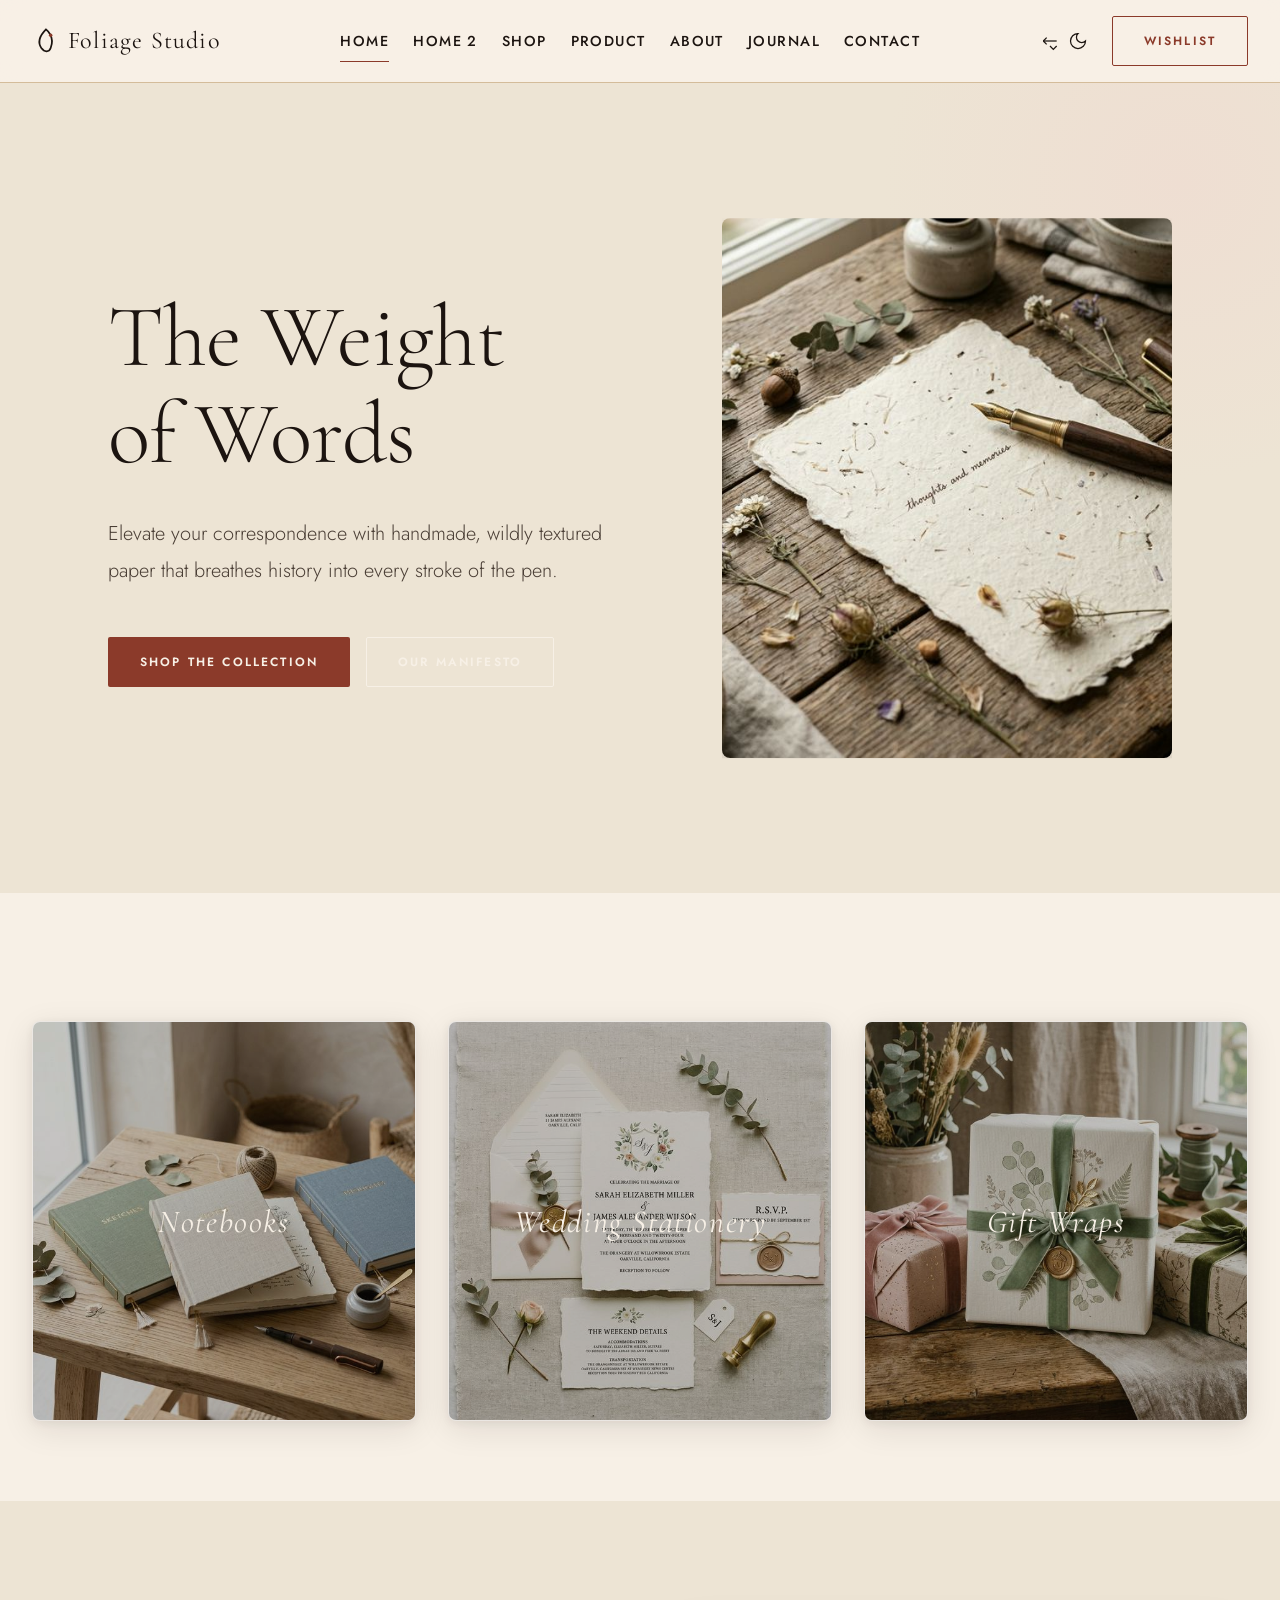
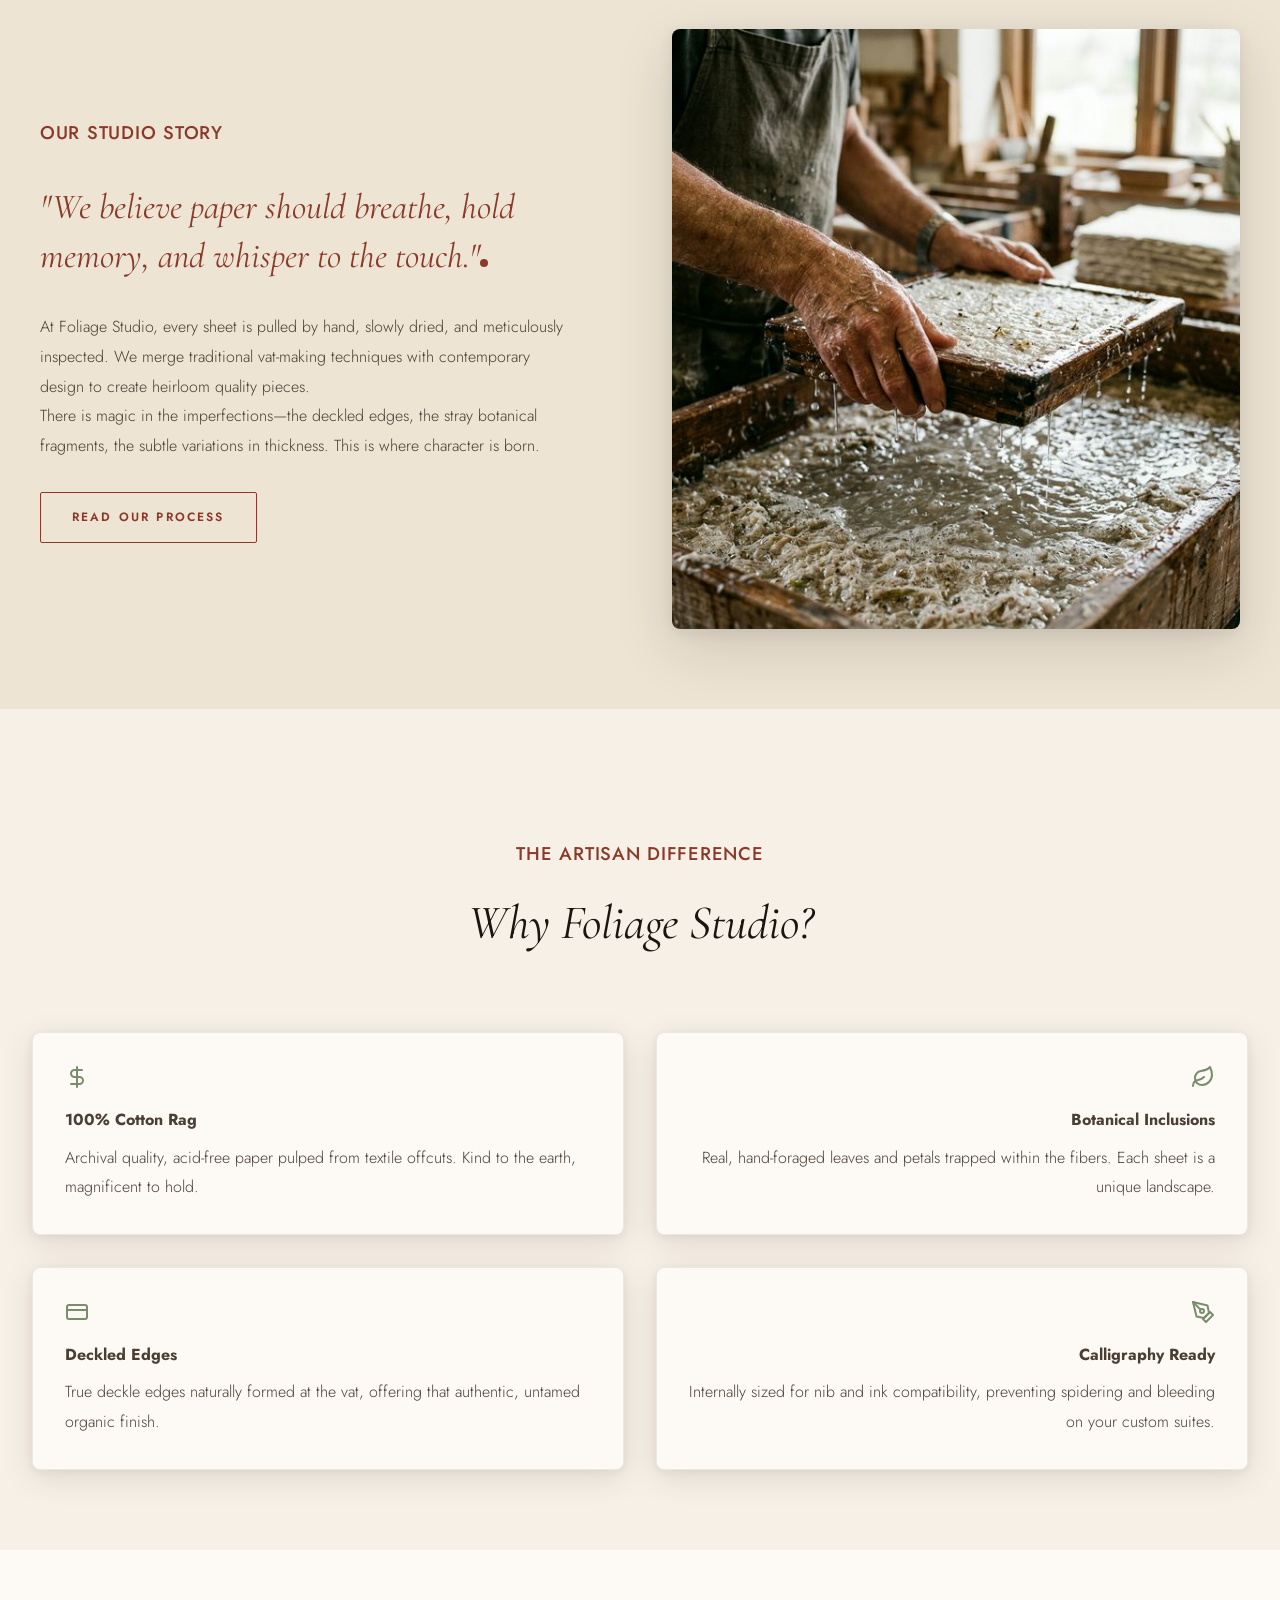
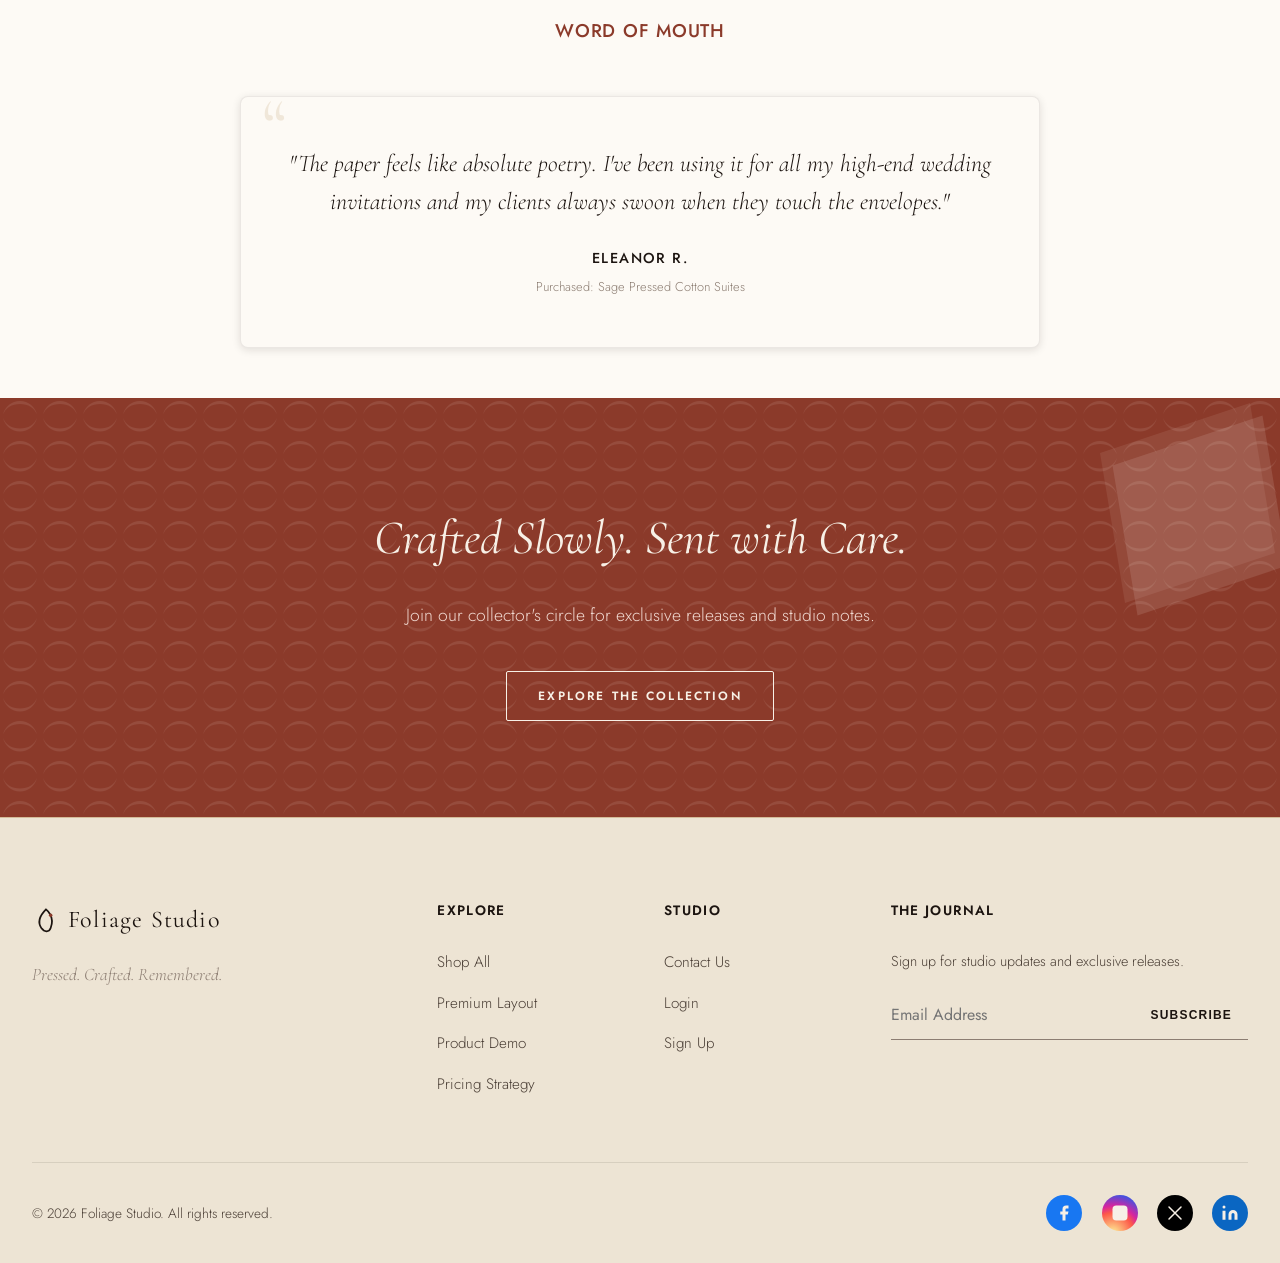
==== index.html @ acf6b8cf "first commit" ====
<!DOCTYPE html>
<html lang="en" dir="ltr">

<head>
    <meta charset="UTF-8">
    <meta name="viewport" content="width=device-width, initial-scale=1.0">
    <title>Foliage Studio | Handmade Paper & Stationery</title>
    <meta name="description"
        content="Pressed. Crafted. Remembered. Discover artisanal, tactile handmade paper and stationery.">

    <!-- Google Fonts -->
    <link rel="preconnect" href="https://fonts.googleapis.com">
    <link rel="preconnect" href="https://fonts.gstatic.com" crossorigin>
    <link
        href="https://fonts.googleapis.com/css2?family=Cormorant+Garamond:ital,wght@0,300;0,400;1,300;1,400&family=Jost:wght@300;500;600&family=Courier+Prime&display=swap"
        rel="stylesheet">

    <link rel="stylesheet" href="assets/css/styles.css">
    <script src="assets/js/script.js" defer></script>
</head>

<body>
    <!-- SVG Definitions -->
    <svg style="position: absolute; width: 1px; height: 1px; top: -9999px;" version="1.1"
        xmlns="http://www.w3.org/2000/svg" xmlns:xlink="http://www.w3.org/1999/xlink">
        <defs>
            <!-- Ink Bleed Clip Path -->
            <clipPath id="ink-bleed">
                <rect width="100%" height="100%" x="-100%" y="0">
                    <animate attributeName="x" from="-100%" to="0%" dur="2s" fill="freeze" calcMode="spline"
                        keySplines="0.4 0 0.2 1" keyTimes="0;1" />
                </rect>
            </clipPath>
        </defs>
    </svg>

    <!-- Global Header -->
    <header class="site-header">
        <a href="index.html" class="brand-logo">
            <svg xmlns="http://www.w3.org/2000/svg" viewBox="0 0 24 24">
                <path d="M12 2C8 6 4 12 8 18c2.5 3.5 6.5 4 8 0 4-10-4-16-4-16z" />
                <circle cx="16" cy="7" r="1.5" class="brand-dot" />
            </svg>
            Foliage Studio
        </a>

        <!-- Main Nav -->
        <nav class="nav-links">
            <a href="index.html" class="active">Home</a>
            <a href="home-2.html">Home 2</a>
            <a href="shop.html">Shop</a>
            <a href="product.html">Product</a>
            <a href="about.html">About</a>
            <a href="journal.html">Journal</a>
            <a href="contact.html">Contact</a>
        </nav>

        <!-- Right Actions -->
        <div class="header-actions">
            <!-- Toggles (Dark + RTL) -->
            <div class="header-icons">
                <button class="header-icon rtl-toggle" aria-label="Toggle RTL">
                    <svg xmlns="http://www.w3.org/2000/svg" viewBox="0 0 24 24" fill="none" stroke="currentColor">
                        <path d="M4 12h16" />
                        <path d="M4 12l4 4" />
                        <path d="M4 12l4-4" />
                        <path d="m20 18-4 4-4-4" />
                    </svg>
                </button>
                <button class="header-icon theme-toggle" aria-label="Toggle Dark Mode">
                    <svg xmlns="http://www.w3.org/2000/svg" viewBox="0 0 24 24" fill="none" stroke="currentColor">
                        <path d="M12 3a6 6 0 0 0 9 9 9 9 0 1 1-9-9Z" />
                    </svg>
                </button>
            </div>

            <div class="header-ctas">
                <!-- Wishlist text inside btn on desktop -->
                <a href="login.html" class="btn-secondary">Wishlist</a>
            </div>

            <!-- Mobile Menu Toggle -->
            <button class="mobile-menu-btn" aria-label="Menu">
                <svg class="lucide lucide-menu" xmlns="http://www.w3.org/2000/svg" width="24" height="24"
                    viewBox="0 0 24 24" fill="none" stroke="currentColor" stroke-width="2" stroke-linecap="round"
                    stroke-linejoin="round">
                    <line x1="4" x2="20" y1="12" y2="12" />
                    <line x1="4" x2="20" y1="6" y2="6" />
                    <line x1="4" x2="20" y1="18" y2="18" />
                </svg>
            </button>
        </div>
    </header>

    <main>
        <!-- SECTION 1: HERO (NEW UNIQUE DESIGN) -->
        <style>
            .new-hero {
                min-height: 90vh;
                display: flex;
                align-items: center;
                position: relative;
                padding: 6rem 2rem;
                overflow: hidden;
                background-color: var(--bg-surface);
            }

            .new-hero-grid {
                display: grid;
                grid-template-columns: 1fr 1fr;
                gap: 4rem;
                max-width: 1300px;
                margin: 0 auto;
                align-items: center;
                position: relative;
                z-index: 5;
            }

            @media (max-width: 900px) {
                .new-hero-grid {
                    grid-template-columns: 1fr;
                    text-align: center;
                }
            }

            .hero-text-content h1 {
                font-size: clamp(3rem, 7vw, 5.5rem);
                line-height: 1.1;
                color: var(--text-ink);
                margin-bottom: 2rem;
                font-style: normal;
            }

            .hero-text-content p {
                font-size: 1.25rem;
                color: var(--text-muted);
                max-width: 500px;
                margin-bottom: 3rem;
            }

            @media (max-width: 900px) {
                .hero-text-content p {
                    margin-left: auto;
                    margin-right: auto;
                }

                .hero-ctas {
                    justify-content: center !important;
                }
            }

            .hero-images-wrapper {
                position: relative;
                height: 600px;
            }

            .hero-img-single {
                position: absolute;
                width: 90%;
                height: 90%;
                right: 0;
                top: 50%;
                transform: translateY(-50%);
                object-fit: cover;
                border-radius: var(--radius-lg);
                box-shadow: 0 30px 60px rgba(0, 0, 0, 0.15);
                animation: floatHeroImage 8s ease-in-out infinite;
                z-index: 2;
            }

            @keyframes floatHeroImage {
                0% {
                    transform: translateY(-50%) rotate(-1deg);
                }

                50% {
                    transform: translateY(-52%) rotate(1deg);
                }

                100% {
                    transform: translateY(-50%) rotate(-1deg);
                }
            }

            .sweep-in {
                clip-path: polygon(0 0, 0 0, 0 100%, 0 100%);
                animation: sweepInText 1.5s cubic-bezier(0.2, 0.8, 0.2, 1) forwards;
            }

            @keyframes sweepInText {
                to {
                    clip-path: polygon(0 0, 100% 0, 100% 100%, 0 100%);
                }
            }

            .fade-up-delay {
                opacity: 0;
                transform: translateY(30px);
                animation: fadeUpItem 1s cubic-bezier(0.2, 0.8, 0.2, 1) forwards;
                animation-delay: 0.8s;
            }

            .fade-up-delay-2 {
                opacity: 0;
                transform: translateY(30px);
                animation: fadeUpItem 1s cubic-bezier(0.2, 0.8, 0.2, 1) forwards;
                animation-delay: 1.1s;
            }

            @keyframes fadeUpItem {
                to {
                    opacity: 1;
                    transform: translateY(0);
                }
            }

            .hero-blur-blob {
                position: absolute;
                width: 600px;
                height: 600px;
                background: radial-gradient(circle, var(--color-primary-light) 0%, transparent 70%);
                top: -200px;
                right: -200px;
                opacity: 0.5;
                pointer-events: none;
                z-index: 1;
            }

            [data-theme="dark"] .new-hero {
                background-color: var(--bg-dark-surface);
            }



            .about-img-single {
                width: 100%;
                height: 100%;
                object-fit: cover;
                border-radius: var(--radius-lg);
                box-shadow: var(--shadow-lift);
            }
        </style>

        <section class="new-hero paper-texture">
            <div class="hero-blur-blob"></div>
            <div class="new-hero-grid">
                <div class="hero-text-content">
                    <h1 class="sweep-in">The Weight<br>of Words</h1>
                    <p class="fade-up-delay">Elevate your correspondence with handmade, wildly textured paper that
                        breathes history into every stroke of the pen.</p>
                    <div class="hero-ctas fade-up-delay-2" style="justify-content: flex-start;">
                        <a href="shop.html" class="btn-primary">Shop The Collection</a>
                        <a href="about.html" class="btn-secondary">Our Manifesto</a>
                    </div>
                </div>
                <div class="hero-images-wrapper">
                    <img class="hero-img-single sweep-in" src="assets/images/handmade_paper_hero.png"
                        alt="Handmade paper and fine stationery">
                </div>
            </div>
        </section>

        <!-- SECTION 2: SHOP CATEGORIES (Overlaps Hero -60px, z-index 2) -->
        <section class="section-overlap z-2" style="background:var(--bg-primary);">
            <div class="section-divider-top divider-bg-primary">
                <svg viewBox="0 0 1200 120" preserveAspectRatio="none">
                    <path
                        d="M0 0v46.29c47.79 22.2 103.59 32.17 158 28 70.36-5.37 136.33-33.31 206.8-37.5 73.84-4.36 147.54 16.88 218.2 35.26 69.27 18 138.3 24.88 209.4 13.08 36.15-6 69.85-17.84 104.45-29.34C989.49 25 1113-14.29 1200 52.47V0z"
                        class="shape-fill" opacity=".25" />
                    <path
                        d="M0 0v15.81c13 21.11 27.64 41.05 47.69 56.24C99.41 111.27 165 111 224.58 91.58c31.15-10.15 60.09-26.07 89.67-39.8 40.92-19 84.73-46 130.83-49.67 36.26-2.85 70.9 9.42 98.6 31.56 31.77 25.39 62.32 62 103.63 73 40.44 10.79 81.35-6.69 119.13-24.28s75.16-39 116.92-43.05c59.73-5.85 113.28 22.88 168.9 38.84 30.2 8.66 59 6.17 87.09-7.5V0z"
                        class="shape-fill" opacity=".5" />
                    <path
                        d="M0 0v5.63C149.93 59 314.09 71.32 475.83 42.57c43-8.13 84.6-24.22 127.32-34.42C645.72-2.19 686.91 1 729 9c42.86 8.1 85.63 21.84 128.53 29.8 40.85 7.57 82 4.19 123.1-2.9C1043.14 24.57 1121.24 9 1200 24.83V0z"
                        class="shape-fill" />
                </svg>
            </div>

            <div class="grid grid-3 stagger-container">
                <a href="shop.html" class="category-card stagger-item card">
                    <img src="assets/images/notebooks_category.png" alt="Notebooks">
                    <div class="category-overlay"></div>
                    <h2 class="category-title">Notebooks</h2>
                </a>
                <a href="shop.html" class="category-card stagger-item card">
                    <img src="assets/images/wedding_stationery_category.png" alt="Wedding Stationery">
                    <div class="category-overlay"></div>
                    <h2 class="category-title">Wedding Stationery</h2>
                </a>
                <a href="shop.html" class="category-card stagger-item card">
                    <img src="assets/images/gift_wraps_category.png" alt="Gift Wraps">
                    <div class="category-overlay"></div>
                    <h2 class="category-title">Gift Wraps</h2>
                </a>
            </div>
        </section>

        <!-- SECTION 3: ABOUT / STUDIO STORY (Overlaps Shop -40px, z-index 3) -->
        <section class="section-overlap z-3 paper-texture" style="background:var(--bg-surface);">
            <div class="section-divider-top divider-bg-surface">
                <svg viewBox="0 0 1200 120" preserveAspectRatio="none">
                    <path
                        d="M321.39,56.44c58-10.79,114.16-30.13,172-41.86,82.39-16.72,168.19-17.73,250.45-.39C823.78,31,906.67,72,985.66,92.83c70.05,18.48,146.53,26.09,214.34,3V0H0V27.35A600.21,600.21,0,0,0,321.39,56.44Z"
                        class="shape-fill"></path>
                </svg>
            </div>

            <div class="about-split stagger-container">
                <div class="about-text stagger-item">
                    <h3>Our Studio Story</h3>
                    <h2 class="pull-quote">"We believe paper should breathe, hold memory, and whisper to the
                        touch."<span class="ink-dot"></span></h2>
                    <p>At Foliage Studio, every sheet is pulled by hand, slowly dried, and meticulously inspected. We
                        merge traditional vat-making techniques with contemporary design to create heirloom quality
                        pieces.</p>
                    <p>There is magic in the imperfections—the deckled edges, the stray botanical fragments, the subtle
                        variations in thickness. This is where character is born.</p>
                    <a href="about.html" class="btn-secondary" style="margin-top: 2rem;">Read Our Process</a>
                </div>
                <div class="about-images stagger-item">
                    <img src="assets/images/our_studio_story.png" alt="Artisanal paper making process" class="about-img-single">
                </div>
            </div>
        </section>

        <!-- SECTION 4: FEATURES / CRAFT HIGHLIGHTS (Overlaps About -50px, z-index 4) -->
        <section class="section-overlap z-4 paper-texture" style="background:var(--bg-primary);">
            <div class="section-divider-top divider-bg-primary">
                <svg viewBox="0 0 1200 120" preserveAspectRatio="none">
                    <path
                        d="M0,0V46.29c47.79,22.2,103.59,32.17,158,28,70.36-5.37,136.33-33.31,206.8-37.5C438.64,32.43,512.34,53.67,583,72.05c69.27,18,138.3,24.88,209.4,13.08,36.15-6,69.85-17.84,104.45-29.34C989.49,25,1113-14.29,1200,52.47V0Z"
                        class="shape-fill"></path>
                </svg>
            </div>

            <div style="text-align: center; margin-bottom: 3rem;" class="stagger-container">
                <h3 class="stagger-item">The Artisan Difference</h3>
                <h2 class="stagger-item" style="margin-top: 0.5rem;">Why Foliage Studio?</h2>
            </div>

            <div class="grid grid-2 feature-grid stagger-container">
                <div class="card card-align-left stagger-item">
                    <svg class="card-icon" xmlns="http://www.w3.org/2000/svg" width="24" height="24" viewBox="0 0 24 24"
                        fill="none" stroke="currentColor" stroke-width="2" stroke-linecap="round"
                        stroke-linejoin="round">
                        <path d="M12 2v20" />
                        <path d="M17 5H9.5a3.5 3.5 0 0 0 0 7h5a3.5 3.5 0 0 1 0 7H6" />
                    </svg>
                    <h4>100% Cotton Rag</h4>
                    <p style="margin-top:0.5rem;">Archival quality, acid-free paper pulped from textile offcuts. Kind to
                        the earth, magnificent to hold.</p>
                </div>
                <div class="card card-align-right stagger-item">
                    <!-- Lucide leaf -->
                    <svg class="card-icon" xmlns="http://www.w3.org/2000/svg" width="24" height="24" viewBox="0 0 24 24"
                        fill="none" stroke="currentColor" stroke-width="2" stroke-linecap="round"
                        stroke-linejoin="round">
                        <path d="M11 20A7 7 0 0 1 9.8 6.1C15.5 5 17 4.48 19 2c1 2 2 4.18 2 8 0 5.5-4.78 10-10 10Z" />
                        <path d="M2 21c0-3 1.85-5.36 5.08-6C9.5 14.52 12 13 13 12" />
                    </svg>
                    <h4>Botanical Inclusions</h4>
                    <p style="margin-top:0.5rem;">Real, hand-foraged leaves and petals trapped within the fibers. Each
                        sheet is a unique landscape.</p>
                </div>
                <div class="card card-align-left stagger-item">
                    <svg class="card-icon" xmlns="http://www.w3.org/2000/svg" width="24" height="24" viewBox="0 0 24 24"
                        fill="none" stroke="currentColor" stroke-width="2" stroke-linecap="round"
                        stroke-linejoin="round">
                        <rect width="20" height="14" x="2" y="5" rx="2" />
                        <line x1="2" x2="22" y1="10" y2="10" />
                    </svg>
                    <h4>Deckled Edges</h4>
                    <p style="margin-top:0.5rem;">True deckle edges naturally formed at the vat, offering that
                        authentic, untamed organic finish.</p>
                </div>
                <div class="card card-align-right stagger-item">
                    <!-- Pen tool/nib replacement using edit/feather -->
                    <svg class="card-icon" xmlns="http://www.w3.org/2000/svg" width="24" height="24" viewBox="0 0 24 24"
                        fill="none" stroke="currentColor" stroke-width="2" stroke-linecap="round"
                        stroke-linejoin="round">
                        <path d="M12 19l7-7 3 3-7 7-3-3z" />
                        <path d="m18 13-1.5-7.5L2 2l3.5 14.5L13 18l5-5z" />
                        <path d="m2 2 7.586 7.586" />
                        <circle cx="11" cy="11" r="2" />
                    </svg>
                    <h4>Calligraphy Ready</h4>
                    <p style="margin-top:0.5rem;">Internally sized for nib and ink compatibility, preventing spidering
                        and bleeding on your custom suites.</p>
                </div>
            </div>
        </section>

        <!-- SECTION 5: TESTIMONIALS -->
        <section class="section-overlap z-1 testimonials-section" style="background:var(--bg-card); padding-top:4rem;">
            <div class="stagger-container">
                <h3 class="stagger-item">Word of Mouth</h3>
                <div class="testimonial-stack">
                    <div class="testimonial-card stagger-item">
                        <span class="quote-mark">“</span>
                        <p class="testimonial-text">"The paper feels like absolute poetry. I've been using it for all my
                            high-end wedding invitations and my clients always swoon when they touch the envelopes."</p>
                        <p class="testimonial-author">Eleanor R.</p>
                        <p class="testimonial-product">Purchased: Sage Pressed Cotton Suites</p>
                    </div>
                </div>
            </div>
        </section>

        <!-- SECTION 6: CTA BANNER -->
        <section class="cta-banner z-2" style="margin-top: -30px;">
            <div class="cta-banner-bg"></div>
            <!-- Floating sheet svg top right -->
            <svg class="floating-sheet-svg" viewBox="0 0 100 100">
                <path d="M80 10 L20 30 L30 90 L90 70 Z" fill="rgba(247,240,230,0.1)" />
                <path d="M85 15 L25 35 L35 95 L95 75 Z" fill="rgba(247,240,230,0.15)" />
            </svg>

            <div class="stagger-container">
                <h2 class="stagger-item">Crafted Slowly. Sent with Care.</h2>
                <p class="stagger-item">Join our collector's circle for exclusive releases and studio notes.</p>
                <a href="shop.html" class="btn-secondary stagger-item">Explore The Collection</a>
            </div>
        </section>
    </main>

    <!-- FOOTER -->
    <footer class="site-footer">
        <div class="footer-grid">
            <div class="footer-brand">
                <div class="brand-logo">
                    <svg xmlns="http://www.w3.org/2000/svg" viewBox="0 0 24 24">
                        <path d="M12 2C8 6 4 12 8 18c2.5 3.5 6.5 4 8 0 4-10-4-16-4-16z" />
                        <circle cx="16" cy="7" r="1.5" class="brand-dot" />
                    </svg>
                    Foliage Studio
                </div>
                <p>Pressed. Crafted. Remembered.</p>
            </div>

            <div>
                <h3 class="footer-title">Explore</h3>
                <nav class="footer-links">
                    <a href="shop.html">Shop All</a>
                    <a href="home-2.html">Premium Layout</a>
                    <a href="product.html">Product Demo</a>
                    <a href="pricing.html">Pricing Strategy</a>
                </nav>
            </div>

            <div>
                <h3 class="footer-title">Studio</h3>
                <nav class="footer-links">
                    <a href="contact.html">Contact Us</a>
                    <a href="login.html">Login</a>
                    <a href="register.html">Sign Up</a>
                </nav>
            </div>

            <div>
                <h3 class="footer-title">The Journal</h3>
                <p style="font-size:0.9rem; margin-bottom: 0.5rem;">Sign up for studio updates and exclusive releases.
                </p>
                <form class="newsletter-form" onsubmit="event.preventDefault()">
                    <input type="email" placeholder="Email Address" class="newsletter-input" required>
                    <button type="submit" class="newsletter-btn">Subscribe</button>
                </form>
            </div>
        </div>

        <div class="footer-bottom">
            <p>&copy; 2026 Foliage Studio. All rights reserved.</p>
            <div class="social-icons">
                <a href="#" class="social-icon social-facebook" aria-label="Facebook">
                    <svg viewBox="0 0 24 24">
                        <path d="M18 2h-3a5 5 0 0 0-5 5v3H7v4h3v8h4v-8h3l1-4h-4V7a1 1 0 0 1 1-1h3z" />
                    </svg>
                </a>
                <a href="#" class="social-icon social-instagram" aria-label="Instagram">
                    <svg viewBox="0 0 24 24">
                        <rect x="2" y="2" width="20" height="20" rx="5" ry="5" />
                        <path d="M16 11.37A4 4 0 1 1 12.63 8 4 4 0 0 1 16 11.37z" />
                        <line x1="17.5" y1="6.5" x2="17.51" y2="6.5" />
                    </svg>
                </a>
                <a href="#" class="social-icon social-twitter" aria-label="Twitter">
                    <!-- Standard X logo -->
                    <svg viewBox="0 0 24 24">
                        <path d="M4 4l16 16M4 20L20 4" stroke="currentColor" stroke-width="2" stroke-linecap="round"
                            fill="none" />
                    </svg>
                </a>
                <a href="#" class="social-icon social-linkedin" aria-label="LinkedIn">
                    <svg viewBox="0 0 24 24">
                        <path d="M16 8a6 6 0 0 1 6 6v7h-4v-7a2 2 0 0 0-2-2 2 2 0 0 0-2 2v7h-4v-7a6 6 0 0 1 6-6z" />
                        <rect x="2" y="9" width="4" height="12" />
                        <circle cx="4" cy="4" r="2" />
                    </svg>
                </a>
            </div>
        </div>
    </footer>
</body>

</html>
---- assets/css/styles.css ----
/* 
  Foliage Studio — Handmade Paper & Stationery 
  Anti-Gravity Design System
*/

/* CSS VARIABLES — MANDATORY */
:root {
    /* Primary: Umber Rust */
    --color-primary: #8B3A2A;
    --color-primary-mid: #C0604A;
    --color-primary-light: #F0D8D0;
    --color-primary-dark: #5C2119;

    /* Secondary: Pressed Sage */
    --color-secondary: #7A8C6E;
    --color-secondary-mid: #4E5E44;
    --color-secondary-light: #D6E4CE;
    --color-secondary-dark: #2C3826;

    /* Backgrounds — Light Mode */
    --bg-primary: #F7F0E6;
    --bg-surface: #EDE4D4;
    --bg-card: #FDFAF5;
    --bg-deep: #D4BC9A;

    /* Backgrounds — Dark Mode */
    --bg-dark: #1C1410;
    --bg-dark-surface: #2E241C;
    --bg-dark-card: #3D3028;

    /* Text */
    --text-ink: #1C1410;
    --text-muted: #4A3E35;
    --text-faint: #8C7D72;
    --text-invert: #F7F0E6;

    /* Status — ONLY for indicators/metrics */
    --status-success: #3B6018;
    --status-warning: #7A5000;
    --status-error: #8B2020;
    --status-success-bg: #EDF4E8;
    --status-warning-bg: #FDF5E4;
    --status-error-bg: #FDECEA;

    /* Spacing */
    --radius-sm: 2px;
    --radius-md: 4px;
    --radius-lg: 8px;
    --radius-xl: 16px;

    /* Anti-Gravity Shadows */
    --shadow-float: 0 8px 32px rgba(28, 20, 16, 0.10), 0 2px 8px rgba(28, 20, 16, 0.06);
    --shadow-lift: 0 20px 60px rgba(28, 20, 16, 0.14), 0 4px 16px rgba(28, 20, 16, 0.08);
    --shadow-press: 0 2px 8px rgba(28, 20, 16, 0.12);

    /* Typography */
    --font-display: 'Cormorant Garamond', Georgia, serif;
    --font-body: 'Jost', 'Helvetica Neue', sans-serif;
    --font-mono: 'Courier New', monospace;

    /* Header Variable for easy JS toggles */
    --bg-primary-rgb: 247, 240, 230;
}

[data-theme="dark"] {
    --bg-primary: #1C1410;
    --bg-surface: #2E241C;
    --bg-card: #3D3028;
    --bg-deep: #4D3C30;

    --text-ink: #F7F0E6;
    --text-muted: #C4B09A;
    --text-faint: #8C7D72;

    --color-primary: #C0604A;
    --color-primary-light: #5C2119;

    --color-secondary: #9AAE8C;
    --color-secondary-light: #2C3826;

    --bg-primary-rgb: 28, 20, 16;
}

/* Base Styles */
* {
    box-sizing: border-box;
    margin: 0;
    padding: 0;
}

body {
    background-color: var(--bg-primary);
    color: var(--text-muted);
    font-family: var(--font-body);
    font-weight: 300;
    font-size: 1rem;
    line-height: 1.85;
    transition: background-color 0.4s ease, color 0.4s ease;
    overflow-x: hidden;
}

/* Typography Rules */
h1 {
    font-family: var(--font-display);
    font-weight: 300;
    font-size: clamp(2.5rem, 6vw, 4.5rem);
    letter-spacing: -0.01em;
    color: var(--text-ink);
}

h2 {
    font-family: var(--font-display);
    font-weight: 400;
    font-size: clamp(1.8rem, 4vw, 3rem);
    font-style: italic;
    color: var(--text-ink);
}

h3 {
    font-family: var(--font-body);
    font-weight: 500;
    font-size: 1.15rem;
    letter-spacing: 0.04em;
    text-transform: uppercase;
    color: var(--color-primary);
}

label,
.label-text {
    font-family: var(--font-body);
    font-weight: 600;
    font-size: 0.68rem;
    letter-spacing: 0.2em;
    text-transform: uppercase;
    color: var(--text-ink);
}

.price {
    font-family: var(--font-mono);
    font-size: 1.1rem;
    color: var(--color-primary);
}

a {
    text-decoration: none;
    color: inherit;
    transition: color 0.3s;
}

/* BUTTONS */
button,
input[type="submit"] {
    outline: none;
}

.btn-primary {
    background: var(--color-primary);
    color: var(--text-invert);
    font-family: var(--font-body);
    font-size: 0.75rem;
    font-weight: 600;
    letter-spacing: 0.18em;
    text-transform: uppercase;
    padding: 14px 32px;
    border: none;
    border-radius: var(--radius-sm);
    cursor: pointer;
    transition: background 0.25s, transform 0.2s, box-shadow 0.25s;
    display: inline-flex;
    align-items: center;
    justify-content: center;
}

.btn-primary:hover {
    background: var(--color-primary-mid);
    transform: translateY(-2px);
    box-shadow: var(--shadow-float);
}

.btn-secondary {
    background: transparent;
    color: var(--color-primary);
    border: 1px solid var(--color-primary);
    font-family: var(--font-body);
    font-size: 0.75rem;
    font-weight: 600;
    letter-spacing: 0.18em;
    text-transform: uppercase;
    padding: 13px 31px;
    border-radius: var(--radius-sm);
    cursor: pointer;
    transition: all 0.25s;
    display: inline-flex;
    align-items: center;
    justify-content: center;
}

.btn-secondary:hover {
    background: var(--color-primary-light);
    transform: translateY(-2px);
}

/* Icon Buttons */
.btn-icon-only {
    background: transparent;
    border: none;
    cursor: pointer;
    color: var(--text-ink);
    transition: transform 0.25s, color 0.25s;
    display: inline-flex;
    align-items: center;
    justify-content: center;
    width: 40px;
    height: 40px;
}

.btn-icon-only:hover {
    transform: scale(1.1);
    color: var(--color-primary);
}

/* ANTI-GRAVITY CARD RULES */
.card {
    background: var(--bg-card);
    border: 0.5px solid rgba(28, 20, 16, 0.08);
    border-radius: var(--radius-lg);
    box-shadow: var(--shadow-float);
    transition: transform 0.3s cubic-bezier(.22, 1, .36, 1), box-shadow 0.3s, background 0.4s ease;
    transform-origin: center bottom;

    /* STRICT CENTER ALIGNMENT */
    display: flex;
    flex-direction: column;
    align-items: center;
    text-align: center;
    padding: 2rem;
    overflow: hidden;
    /* For images inside */
}

/* The exception rule is applied specifically below or via modifier classes */
.card-content {
    display: flex;
    flex-direction: column;
    align-items: center;
    width: 100%;
}

.card:hover {
    transform: translateY(-8px) rotate3d(0.5, 1, 0, 1.5deg);
    box-shadow: var(--shadow-lift);
}

[data-theme="dark"] .card {
    border-color: rgba(247, 240, 230, 0.05);
    /* Slight adjustment for dark mode borders */
}

/* Exception classes */
.card-align-left {
    align-items: flex-start;
    text-align: left;
}

.card-align-right {
    align-items: flex-end;
    text-align: right;
}

.card-image-wrap {
    width: calc(100% + 4rem);
    margin-top: -2rem;
    margin-left: -2rem;
    margin-right: -2rem;
    margin-bottom: 1.5rem;
    overflow: hidden;
    height: 300px;
}

.card-image-wrap img {
    width: 100%;
    height: 100%;
    object-fit: cover;
    transition: transform 0.4s ease;
}

.card:hover .card-image-wrap img {
    transform: scale(1.04);
}

.card-icon {
    color: var(--color-secondary);
    width: 24px;
    height: 24px;
    margin-bottom: 1rem;
}

/* PAPER TEXTURE OVERLAY */
.paper-texture {
    position: relative;
}

.paper-texture::before {
    display: none;
    /* Removed artisanal paper grain */
}

/* OVERLAPPING SECTIONS & SVG MASKING */
.section-overlap {
    position: relative;
    padding: 8rem 2rem 5rem 2rem;
}

/* The actual overlap margins, z-indexes applied directly */
.z-1 {
    z-index: 1;
}

.z-2 {
    z-index: 2;
    margin-top: 0;
}

.z-3 {
    z-index: 3;
    margin-top: 0;
}

.z-4 {
    z-index: 4;
    margin-top: 0;
}

/* SVG Leaf Mask Divider */
.section-divider-top {
    display: none;
    /* Removed wavy paper dividers entirely */
}

.section-divider-top svg {
    display: block;
    width: calc(100% + 1.3px);
    height: 100px;
}

.section-divider-top .shape-fill {
    fill: var(--bg-surface);
    transition: fill 0.4s ease;
}

.divider-bg-primary .shape-fill {
    fill: var(--bg-primary);
}

.divider-bg-card .shape-fill {
    fill: var(--bg-card);
}

.divider-bg-surface .shape-fill {
    fill: var(--bg-surface);
}

/* HEADER / NAV */
.site-header {
    position: sticky;
    top: 0;
    backdrop-filter: blur(12px) saturate(1.5);
    -webkit-backdrop-filter: blur(12px) saturate(1.5);
    background: rgba(var(--bg-primary-rgb), 0.88);
    border-bottom: 0.5px solid var(--bg-deep);
    z-index: 1000;
    padding: 1rem 2rem;
    display: flex;
    align-items: center;
    justify-content: space-between;
    transition: background 0.4s ease, border-color 0.4s ease;
}

.brand-logo {
    display: flex;
    align-items: center;
    gap: 0.5rem;
    color: var(--text-ink);
    font-family: var(--font-display);
    font-size: 1.5rem;
    font-weight: 400;
    letter-spacing: 0.05em;
    z-index: 1001;
    /* Above mobile menu */
}

.brand-logo svg {
    width: 28px;
    height: 28px;
    stroke: var(--text-ink);
    fill: none;
    stroke-width: 1.5;
}

.brand-dot {
    fill: var(--color-primary);
    stroke: none;
}

.nav-links {
    display: flex;
    gap: 1.5rem;
    list-style: none;
    white-space: nowrap;
}

.nav-links a {
    font-family: var(--font-body);
    font-size: 0.9rem;
    font-weight: 500;
    color: var(--text-ink);
    text-transform: uppercase;
    letter-spacing: 0.1em;
    position: relative;
    padding: 0.5rem 0;
}

/* Nav underline grows from center */
.nav-links a::after {
    content: '';
    position: absolute;
    bottom: 0;
    left: 0;
    width: 100%;
    height: 1px;
    background-color: var(--color-primary);
    transform: scaleX(0);
    transform-origin: center;
    transition: transform 0.3s ease;
}

.nav-links a:hover::after,
.nav-links a.active::after {
    transform: scaleX(1);
}

.header-actions {
    display: flex;
    align-items: center;
    gap: 1.5rem;
    z-index: 1001;
}

.header-ctas {
    display: flex;
    gap: 0.75rem;
}

.header-icons {
    display: flex;
    gap: 0.5rem;
}

.header-icon {
    color: var(--text-ink);
    background: transparent;
    border: none;
    cursor: pointer;
    width: 20px !important;
    height: 20px !important;
    display: flex;
    align-items: center;
    justify-content: center;
    transition: transform 0.2s, color 0.2s;
    padding: 0;
}

.header-icon svg {
    width: 20px;
    height: 20px;
    stroke-width: 1.5;
}

.header-icon:hover {
    transform: scale(1.1);
    color: var(--color-primary);
}

.mobile-menu-btn {
    display: none;
    background: transparent;
    border: none;
    color: var(--text-ink);
    cursor: pointer;
    z-index: 1001;
}

/* RESPONSIVE HEADERS / NAV */
@media (max-width: 1024px) {
    .nav-links {
        display: none;
        /* Force hide the desktop menu entries by default */
        position: fixed;
        top: 0;
        right: 0;
        width: 300px;
        height: 100vh;
        background: var(--bg-surface);
        flex-direction: column;
        align-items: center;
        justify-content: center;
        padding: 4rem 2rem;
        box-shadow: -10px 0 30px rgba(0, 0, 0, 0.1);
        z-index: 1000;
        border-left: 0.5px solid var(--bg-deep);
        gap: 2rem;
    }

    /* ONLY show the menu when the hamburger is clicked */
    .nav-links.active {
        display: flex;
    }

    /* RTL support for the active menu */
    [dir="rtl"] .nav-links {
        right: auto;
        left: 0;
        border-left: none;
        border-right: 0.5px solid var(--bg-deep);
        box-shadow: 10px 0 30px rgba(0, 0, 0, 0.1);
    }

    .mobile-menu-btn {
        display: block;
    }

    .header-actions {
        gap: 1rem;
    }
}

@media (max-width: 900px) {
    .header-ctas .btn-secondary {
        display: none;
        /* Hide wishlist text btn, maybe just show icon */
    }
}


/* RESPONSIVE GRID (STRICT) */
.grid {
    display: grid;
    gap: 2rem;
    width: 100%;
    max-width: 1280px;
    margin: 0 auto;
}

/* ≥1024px Flexible Grid (Default) */
.grid-2 {
    grid-template-columns: repeat(2, 1fr);
}

.grid-3 {
    grid-template-columns: repeat(3, 1fr);
}

.grid-4 {
    grid-template-columns: repeat(4, 1fr);
}

/* 768px → STRICT 2x2 grid */
@media (max-width: 1023px) {

    .grid-3,
    .grid-4 {
        grid-template-columns: repeat(2, 1fr);
    }
}

/* 360px → 1 column */
@media (max-width: 600px) {

    .grid-2,
    .grid-3,
    .grid-4 {
        grid-template-columns: 1fr;
    }

    .section-overlap {
        padding-left: 1rem;
        padding-right: 1rem;
    }
}

/* HERO SECTION */
.section-hero {
    position: relative;
    min-height: 95vh;
    display: flex;
    align-items: center;
    justify-content: center;
    text-align: center;
    padding: 4rem 2rem;
    overflow: hidden;
    background-color: var(--bg-dark);
}

.hero-bg-wrapper {
    position: absolute;
    inset: 0;
    z-index: 0;
}

.hero-bg-img {
    width: 100%;
    height: 100%;
    object-fit: cover;
}

.hero-overlay {
    position: absolute;
    inset: 0;
    background: linear-gradient(135deg, rgba(28, 20, 16, 0.5), rgba(139, 58, 42, 0.3));
    z-index: 1;
}

.hero-content {
    position: relative;
    z-index: 10;
    max-width: 800px;
}

.hero-content h1 {
    color: #F7F0E6;
    /* Force light text on dark hero */
    margin-bottom: 1rem;
    /* Ink bleed animation applied via JS/SVG */
    opacity: 0;
}

.hero-content p {
    color: #F0D8D0;
    font-family: var(--font-display);
    font-size: clamp(1.2rem, 2.5vw, 1.8rem);
    font-style: italic;
    margin-bottom: 2.5rem;
    font-weight: 300;
}

.hero-ctas {
    display: flex;
    gap: 1rem;
    justify-content: center;
}

/* Dark theme specific btn tweak for hero */
.hero-ctas .btn-secondary {
    color: #F7F0E6;
    border-color: #F7F0E6;
}

.hero-ctas .btn-secondary:hover {
    background: rgba(247, 240, 230, 0.1);
    color: #F7F0E6;
}

.floating-leaf {
    position: absolute;
    bottom: 20%;
    right: 15%;
    width: 120px;
    height: auto;
    opacity: 0.6;
    fill: none;
    stroke: #F7F0E6;
    stroke-width: 0.5;
    animation: float 8s ease-in-out infinite;
    pointer-events: none;
    z-index: 5;
}

/* Animations Core */
@keyframes float {
    0% {
        transform: translateY(0) rotate(0deg);
    }

    50% {
        transform: translateY(-20px) rotate(5deg);
    }

    100% {
        transform: translateY(0) rotate(0deg);
    }
}

.stagger-item {
    opacity: 0;
    transform: translateY(40px);
    transition: opacity 0.8s cubic-bezier(.22, 1, .36, 1), transform 0.8s cubic-bezier(.22, 1, .36, 1);
}

.stagger-item.in-view {
    opacity: 1;
    transform: translateY(0);
}

/* HERO INK BLEED CLIP PATH */
.ink-bleed-text {
    clip-path: url(#ink-bleed);
    -webkit-clip-path: url(#ink-bleed);
    transition: clip-path 2s cubic-bezier(.4, 0, .2, 1), -webkit-clip-path 2s cubic-bezier(.4, 0, .2, 1);
}

/* SHOP CATEGORIES (Services) */
.category-card {
    position: relative;
    padding: 0;
    height: 400px;
    border-radius: var(--radius-lg);
    overflow: hidden;
    display: flex;
    align-items: center;
    justify-content: center;
    text-decoration: none;
}

.category-card img {
    position: absolute;
    inset: 0;
    width: 100%;
    height: 100%;
    object-fit: cover;
    transition: transform 0.6s cubic-bezier(.22, 1, .36, 1);
}

.category-overlay {
    position: absolute;
    inset: 0;
    background: rgba(28, 20, 16, 0.25);
    transition: background 0.4s ease;
}

.category-card:hover .category-overlay {
    background: rgba(28, 20, 16, 0.45);
}

.category-card:hover img {
    transform: scale(1.08);
}

.category-title {
    position: relative;
    z-index: 2;
    color: #F7F0E6;
    font-family: var(--font-display);
    font-size: 2rem;
    letter-spacing: 0.05em;
    font-weight: 400;
    transition: transform 0.4s ease;
}

.category-card:hover .category-title {
    transform: translateY(-5px);
}

/* ABOUT SECTION */
.about-split {
    display: grid;
    grid-template-columns: 1fr 1fr;
    gap: 4rem;
    align-items: center;
    max-width: 1200px;
    margin: 0 auto;
}

.about-text {
    padding-right: 2rem;
}

.pull-quote {
    font-family: var(--font-display);
    font-size: clamp(1.5rem, 3vw, 2.2rem);
    font-style: italic;
    color: var(--color-primary);
    margin: 2rem 0;
    line-height: 1.4;
    position: relative;
}

.ink-dot {
    width: 8px;
    height: 8px;
    background-color: var(--color-primary);
    border-radius: 50%;
    display: inline-block;
    margin-top: 1rem;
}

.about-images {
    position: relative;
    height: 600px;
}

.about-img-1 {
    position: absolute;
    top: 0;
    right: 0;
    width: 75%;
    height: 80%;
    object-fit: cover;
    border-radius: var(--radius-md);
    box-shadow: var(--shadow-float);
    z-index: 1;
}

.about-img-2 {
    position: absolute;
    bottom: 0;
    left: 0;
    width: 60%;
    height: 60%;
    object-fit: cover;
    border-radius: var(--radius-md);
    box-shadow: var(--shadow-lift);
    z-index: 2;
}

@media (max-width: 900px) {
    .about-split {
        grid-template-columns: 1fr;
        gap: 3rem;
    }

    .about-text {
        padding-right: 0;
    }

    .about-images {
        height: 450px;
    }
}

/* FEATURES SECTION */
.feature-grid {
    margin-top: 4rem;
}

/* TESTIMONIALS SECTION */
.testimonials-section {
    text-align: center;
}

.testimonial-stack {
    display: flex;
    flex-direction: column;
    gap: 2rem;
    max-width: 800px;
    margin: 3rem auto 0;
}

.testimonial-card {
    position: relative;
    padding: 3rem;
    background: var(--bg-card);
    border-radius: var(--radius-lg);
    border: 0.5px solid rgba(28, 20, 16, 0.08);
    box-shadow: var(--shadow-press);
}

.quote-mark {
    position: absolute;
    top: -10px;
    left: 20px;
    font-family: var(--font-display);
    font-size: 5rem;
    color: var(--bg-deep);
    opacity: 0.3;
    line-height: 1;
}

[dir="rtl"] .quote-mark {
    left: auto;
    right: 20px;
}

.testimonial-text {
    font-family: var(--font-display);
    font-style: italic;
    font-size: clamp(1.2rem, 2vw, 1.5rem);
    color: var(--text-ink);
    margin-bottom: 1.5rem;
    line-height: 1.6;
}

.testimonial-author {
    font-family: var(--font-body);
    font-weight: 500;
    font-size: 0.9rem;
    color: var(--text-ink);
    text-transform: uppercase;
    letter-spacing: 0.1em;
}

.testimonial-product {
    font-size: 0.8rem;
    color: var(--text-faint);
    margin-top: 0.2rem;
}

/* CTA BANNER */
.cta-banner {
    background-color: var(--color-primary);
    color: #F7F0E6;
    text-align: center;
    padding: 6rem 2rem;
    position: relative;
    overflow: hidden;
}

.cta-banner-bg {
    position: absolute;
    inset: 0;
    opacity: 0.1;
    background-image: url("data:image/svg+xml,%3Csvg width='40' height='40' viewBox='0 0 40 40' xmlns='http://www.w3.org/2000/svg'%3E%3Cpath d='M20 3c-8.5 0-14.8 5.4-17 13.5C5.7 10 11.6 6 20 6c8.4 0 14.3 4 17 10.5C34.8 8.4 28.5 3 20 3zM3 20c2.2 8.1 8.5 13.5 17 13.5s14.8-5.4 17-13.5C34.3 26.5 28.4 30.5 20 30.5S5.7 26.5 3 20z' fill='%23F7F0E6' fill-opacity='1' fill-rule='evenodd'/%3E%3C/svg%3E");
    z-index: 0;
}

.cta-banner h2 {
    color: #F7F0E6;
    margin-bottom: 1rem;
    position: relative;
    z-index: 1;
}

.cta-banner p {
    color: var(--color-primary-light);
    margin-bottom: 2.5rem;
    font-size: 1.1rem;
    position: relative;
    z-index: 1;
}

.cta-banner .btn-secondary {
    color: #F7F0E6;
    border-color: #F7F0E6;
    position: relative;
    z-index: 1;
}

.cta-banner .btn-secondary:hover {
    background-color: rgba(247, 240, 230, 0.1);
    transform: translateY(-2px);
}

.floating-sheet-svg {
    position: absolute;
    top: -20px;
    right: -20px;
    width: 250px;
    height: 250px;
    opacity: 0.8;
    z-index: 1;
    animation: float 10s ease-in-out infinite;
}

[dir="rtl"] .floating-sheet-svg {
    right: auto;
    left: -20px;
}

/* FOOTER */
.site-footer {
    background-color: var(--bg-surface);
    color: var(--text-muted);
    padding: 5rem 2rem 2rem;
    position: relative;
    /* No gap above footer */
    margin-top: 0;
    border-top: 0.5px solid var(--bg-deep);
}

.footer-grid {
    display: grid;
    grid-template-columns: 2fr 1fr 1fr 2fr;
    gap: 3rem;
    max-width: 1280px;
    margin: 0 auto;
}

.footer-brand .brand-logo {
    margin-bottom: 1rem;
}

.footer-brand p {
    font-family: var(--font-display);
    font-style: italic;
    font-size: 1.1rem;
    color: var(--text-faint);
}

.footer-title {
    font-family: var(--font-body);
    font-weight: 600;
    font-size: 0.85rem;
    text-transform: uppercase;
    letter-spacing: 0.1em;
    color: var(--text-ink);
    margin-bottom: 1.5rem;
}

.footer-links {
    list-style: none;
    display: flex;
    flex-direction: column;
    gap: 0.8rem;
}

.footer-links a {
    color: var(--text-muted);
    font-size: 0.95rem;
}

.footer-links a:hover {
    color: var(--color-primary);
}

.newsletter-form {
    display: flex;
    margin-top: 1rem;
    position: relative;
}

.newsletter-input {
    flex: 1;
    background: transparent;
    border: none;
    border-bottom: 1px solid var(--text-faint);
    padding: 0.8rem 0;
    color: var(--text-ink);
    font-family: var(--font-body);
    font-size: 1rem;
    outline: none;
    transition: border-color 0.3s;
}

.newsletter-input:focus {
    border-bottom-color: var(--color-primary);
}

.newsletter-btn {
    background: transparent;
    border: none;
    border-bottom: 1px solid var(--text-faint);
    color: var(--text-ink);
    cursor: pointer;
    padding: 0 1rem;
    text-transform: uppercase;
    font-size: 0.75rem;
    font-weight: 600;
    letter-spacing: 0.1em;
    transition: color 0.3s;
}

.newsletter-btn:hover {
    color: var(--color-primary);
}

.footer-bottom {
    max-width: 1280px;
    margin: 4rem auto 0;
    padding-top: 2rem;
    border-top: 0.5px solid rgba(28, 20, 16, 0.1);
    display: flex;
    justify-content: space-between;
    align-items: center;
    font-size: 0.85rem;
}

.social-icons {
    display: flex;
    gap: 1.2rem;
}

.social-icon {
    width: 36px;
    height: 36px;
    border-radius: 50%;
    display: flex;
    align-items: center;
    justify-content: center;
    color: var(--text-invert);
    transition: transform 0.2s cubic-bezier(.22, 1, .36, 1), filter 0.2s;
}

.social-icon svg {
    width: 18px;
    height: 18px;
    fill: currentColor;
    stroke: none;
}

.social-facebook {
    background-color: #1877F2;
}

.social-instagram {
    background: radial-gradient(circle at 30% 107%, #fdf497 0%, #fd5949 45%, #d6249f 60%, #285AEB 90%);
}

.social-twitter {
    background-color: #000000;
}

.social-linkedin {
    background-color: #0A66C2;
}

.social-icon:hover {
    transform: scale(1.15);
    filter: brightness(0.9);
}

/* Footer Responsive */
@media (max-width: 1023px) {
    .footer-grid {
        grid-template-columns: repeat(2, 1fr);
    }
}

@media (max-width: 600px) {
    .footer-grid {
        grid-template-columns: 1fr;
        gap: 2rem;
    }

    .footer-bottom {
        flex-direction: column;
        gap: 1.5rem;
        text-align: center;
    }
}

/* RTL Specific Toggles */
[dir="rtl"] {
    text-align: right;
}

[dir="rtl"] .about-text {
    padding-right: 0;
    padding-left: 2rem;
}

[dir="rtl"] .newsletter-btn {
    padding: 0 1rem 0 0;
}

/* ==========================================================================
   OTHER PAGES
   ========================================================================== */

/* CONTACT PAGE */
.contact-grid {
    display: grid;
    grid-template-columns: 1fr 1fr;
    gap: 4rem;
    max-width: 1200px;
    margin: 0 auto;
    align-items: start;
}

.contact-form-wrapper {
    background: var(--bg-card);
    padding: 3rem;
    border-radius: var(--radius-lg);
    box-shadow: var(--shadow-press);
    border: 0.5px solid rgba(28, 20, 16, 0.08);
}

.form-group {
    margin-bottom: 1.5rem;
    text-align: left;
    /* STRICT left align for forms exception */
}

[dir="rtl"] .form-group {
    text-align: right;
}

.form-group label {
    display: block;
    margin-bottom: 0.5rem;
}

.form-control {
    width: 100%;
    padding: 0.8rem 1rem;
    background: var(--bg-primary);
    border: 1px solid var(--bg-deep);
    border-radius: var(--radius-sm);
    font-family: var(--font-body);
    color: var(--text-ink);
    outline: none;
    transition: border-color 0.3s;
}

.form-control:focus {
    border-color: var(--color-primary);
}

textarea.form-control {
    min-height: 150px;
    resize: vertical;
}

.contact-info-stack {
    display: flex;
    flex-direction: column;
    gap: 1.5rem;
}

.contact-info-card {
    display: flex;
    align-items: center;
    gap: 1.5rem;
    padding: 2rem;
    background: var(--bg-card);
    border-radius: var(--radius-lg);
    box-shadow: var(--shadow-float);
    border: 0.5px solid rgba(28, 20, 16, 0.08);
    transition: transform 0.3s, box-shadow 0.3s;
}

.contact-info-card:hover {
    transform: translateY(-4px);
    box-shadow: var(--shadow-lift);
}

.contact-map {
    width: 100%;
    height: 350px;
    border-radius: var(--radius-lg);
    margin-top: 2rem;
    overflow: hidden;
    filter: grayscale(100%) sepia(30%) hue-rotate(340deg) opacity(0.8);
    transition: filter 0.4s;
}

.contact-map:hover {
    filter: grayscale(50%) sepia(20%) hue-rotate(340deg) opacity(1);
}

.contact-map iframe {
    width: 100%;
    height: 100%;
    border: none;
}

@media (max-width: 900px) {
    .contact-grid {
        grid-template-columns: 1fr;
    }
}

@media (max-width: 600px) {

    /* Contact page fully centered at mobile */
    .contact-info-card {
        flex-direction: column;
        text-align: center;
        gap: 1rem;
    }

    .form-group,
    [dir="rtl"] .form-group {
        text-align: left;
        /* Keep form inputs left aligned as requested exception */
    }

    [dir="rtl"] .form-group {
        text-align: right;
    }
}

/* AUTH PAGES (Login/Register) */
.auth-page {
    display: flex;
    align-items: center;
    justify-content: center;
    min-height: 100vh;
    padding: 2rem;
    background: var(--bg-surface);
    position: relative;
}

.auth-toggles {
    position: absolute;
    top: 2rem;
    right: 2rem;
    display: flex;
    gap: 1rem;
}

[dir="rtl"] .auth-toggles {
    right: auto;
    left: 2rem;
}

.auth-card {
    width: 100%;
    max-width: 460px;
    background: var(--bg-card);
    padding: 4rem 3rem;
    border-radius: var(--radius-lg);
    box-shadow: var(--shadow-lift);
    border: 0.5px solid rgba(28, 20, 16, 0.08);
    margin: 0 auto;
}

.auth-logo {
    display: flex;
    justify-content: center;
    margin-bottom: 2rem;
}

.auth-title {
    text-align: center;
    margin-bottom: 2rem;
}

.auth-sub {
    text-align: center;
    margin-top: 1.5rem;
    font-size: 0.9rem;
}

.social-login-btn {
    width: 100%;
    display: flex;
    align-items: center;
    justify-content: center;
    gap: 1rem;
    background: var(--bg-primary);
    border: 1px solid var(--bg-deep);
    color: var(--text-ink);
    padding: 0.8rem;
    border-radius: var(--radius-sm);
    font-family: var(--font-body);
    font-weight: 500;
    cursor: pointer;
    margin-bottom: 1rem;
    transition: background 0.3s;
}

.social-login-btn:hover {
    background: var(--bg-surface);
}

.social-login-btn svg {
    width: 20px;
    height: 20px;
}

.auth-divider {
    display: flex;
    align-items: center;
    text-align: center;
    margin: 1.5rem 0;
    color: var(--text-faint);
    font-size: 0.8rem;
    text-transform: uppercase;
    letter-spacing: 0.1em;
}

.auth-divider::before,
.auth-divider::after {
    content: '';
    flex: 1;
    border-bottom: 1px solid var(--bg-deep);
}

.auth-divider::before {
    margin-right: 1em;
}

.auth-divider::after {
    margin-left: 1em;
}

[dir="rtl"] .auth-divider::before {
    margin-right: 0;
    margin-left: 1em;
}

[dir="rtl"] .auth-divider::after {
    margin-left: 0;
    margin-right: 1em;
}

.password-group {
    position: relative;
}

.pwd-toggle {
    position: absolute;
    top: 50%;
    right: 1rem;
    transform: translateY(-50%);
    background: none;
    border: none;
    color: var(--text-faint);
    cursor: pointer;
}

[dir="rtl"] .pwd-toggle {
    right: auto;
    left: 1rem;
}

.auth-options {
    display: flex;
    justify-content: space-between;
    align-items: center;
    margin-bottom: 2rem;
}

.checkbox-label {
    display: flex;
    align-items: center;
    gap: 0.5rem;
    text-transform: none;
    letter-spacing: normal;
    font-weight: 400;
    cursor: pointer;
}

.auth-card .btn-primary {
    width: 100%;
    /* Overrides inline-flex */
}

/* PRICING PAGE */
.pricing-grid {
    display: grid;
    grid-template-columns: repeat(3, 1fr);
    gap: 2rem;
    max-width: 1100px;
    margin: 0 auto;
    align-items: stretch;
}

.pricing-card {
    padding: 3rem 2rem;
    position: relative;
    /* Anti-gravity applied via .card base */
}

.pricing-card.popular {
    border: 2px solid var(--color-primary);
    transform: translateY(-10px);
}

.pricing-card.popular:hover {
    transform: translateY(-18px) rotate3d(0.5, 1, 0, 1.5deg);
}

.popular-badge {
    position: absolute;
    top: -12px;
    left: 50%;
    transform: translateX(-50%);
    background: var(--color-primary-light);
    color: var(--color-primary-dark);
    font-size: 0.75rem;
    font-weight: 600;
    text-transform: uppercase;
    letter-spacing: 0.1em;
    padding: 4px 12px;
    border-radius: 20px;
}

.pricing-title {
    font-family: var(--font-display);
    font-size: 2rem;
    margin-bottom: 0.5rem;
}

.pricing-amount {
    font-family: var(--font-mono);
    font-size: 2.5rem;
    color: var(--text-ink);
    margin-bottom: 2rem;
}

.pricing-amount span {
    font-size: 1rem;
    color: var(--text-faint);
}

.pricing-features {
    list-style: none;
    margin-bottom: 2.5rem;
    flex: 1;
    /* Pushes button down if cards are stretched */
    display: flex;
    flex-direction: column;
    gap: 1rem;
}

.pricing-features li {
    color: var(--text-muted);
}

.btn-block {
    width: 100%;
}

@media (max-width: 900px) {
    .pricing-grid {
        grid-template-columns: 1fr;
        max-width: 400px;
    }

    .pricing-card.popular {
        transform: none;
    }
}

/* SHOP / PRODUCT GRID */
.shop-layout {
    display: flex;
    max-width: 1300px;
    margin: 0 auto;
    gap: 3rem;
    align-items: start;
}

.filter-sidebar {
    width: 250px;
    flex-shrink: 0;
    position: sticky;
    top: 100px;
    /* Below sticky header */
}

.shop-grid {
    flex: 1;
    display: grid;
    grid-template-columns: repeat(4, 1fr);
    gap: 2rem;
}

.product-card {
    background: var(--bg-card);
    border: 0.5px solid rgba(28, 20, 16, 0.08);
    border-radius: var(--radius-lg);
    overflow: hidden;
    position: relative;
    transition: transform 0.3s cubic-bezier(.22, 1, .36, 1), box-shadow 0.3s;
}

.product-card:hover {
    transform: translateY(-8px) rotate3d(0.5, 1, 0, 1.5deg);
    box-shadow: var(--shadow-lift);
}

.product-image {
    width: 100%;
    aspect-ratio: 4/5;
    object-fit: cover;
}

.product-info {
    padding: 1.5rem;
    text-align: center;
}

.product-title {
    font-family: var(--font-display);
    font-size: 1.25rem;
    color: var(--text-ink);
    margin-bottom: 0.5rem;
}

.product-actions {
    display: flex;
    align-items: center;
    justify-content: center;
    gap: 1rem;
    margin-top: 1rem;
}

.filter-group {
    margin-bottom: 2rem;
}

.filter-title {
    font-family: var(--font-body);
    font-weight: 600;
    font-size: 0.8rem;
    text-transform: uppercase;
    letter-spacing: 0.1em;
    margin-bottom: 1rem;
    color: var(--text-ink);
    border-bottom: 1px solid var(--bg-deep);
    padding-bottom: 0.5rem;
}

.filter-list {
    list-style: none;
}

.filter-list li {
    margin-bottom: 0.5rem;
}

.filter-list label {
    text-transform: none;
    letter-spacing: normal;
    font-weight: 400;
    display: flex;
    align-items: center;
    gap: 0.5rem;
    cursor: pointer;
}

@media (max-width: 1024px) {
    .shop-grid {
        grid-template-columns: repeat(2, 1fr);
    }
}

@media (max-width: 768px) {
    .shop-layout {
        flex-direction: column;
    }

    .filter-sidebar {
        width: 100%;
        position: static;
        /* Basic bottom sheet style for mobile */
        background: var(--bg-surface);
        padding: 1rem;
        border-radius: var(--radius-md);
    }
}

@media (max-width: 600px) {
    .shop-grid {
        grid-template-columns: 1fr;
    }
}

/* PAGE HEADER (Internal pages) */
.page-header {
    padding: 6rem 2rem 3rem;
    text-align: center;
    background: var(--bg-surface);
    position: relative;
}

/* PREMIUM VARIANT TWEAKS */
.home-2-hero {
    display: grid;
    grid-template-columns: 50% 50%;
    min-height: 100vh;
    padding: 0;
}

.h2-hero-img {
    width: 100%;
    height: 100vh;
    object-fit: cover;
}

.h2-hero-content {
    display: flex;
    flex-direction: column;
    justify-content: center;
    padding: 4rem;
    background: var(--bg-primary);
}

.horiz-scroll-container {
    display: flex;
    overflow-x: auto;
    gap: 2rem;
    padding: 2rem;
    scroll-snap-type: x mandatory;
}

.horiz-scroll-container::-webkit-scrollbar {
    height: 8px;
}

.horiz-scroll-container::-webkit-scrollbar-thumb {
    background: var(--color-primary);
    border-radius: 4px;
}

.horiz-card {
    flex: 0 0 calc(33.333% - 1.5rem);
    scroll-snap-align: start;
}

.editorial-about {
    max-width: 800px;
    margin: 0 auto;
    text-align: center;
}

.editorial-about .pull-quote {
    font-size: clamp(2rem, 4vw, 3.5rem);
}

.text-stats {
    display: flex;
    justify-content: space-around;
    text-align: center;
    flex-wrap: wrap;
    gap: 2rem;
}

.stat-num {
    font-family: var(--font-display);
    font-size: 3.5rem;
    color: var(--color-primary);
    line-height: 1;
}

.stat-label {
    font-family: var(--font-body);
    text-transform: uppercase;
    letter-spacing: 0.1em;
    font-size: 0.8rem;
    margin-top: 0.5rem;
}

@media (max-width: 900px) {
    .home-2-hero {
        grid-template-columns: 1fr;
    }

    .h2-hero-img {
        height: 50vh;
    }

    .horiz-card {
        flex: 0 0 80%;
    }
}

/* SVG SHAPES FOR DIVIDERS */
.leaf-svg {
    width: 100%;
    height: 100px;
}
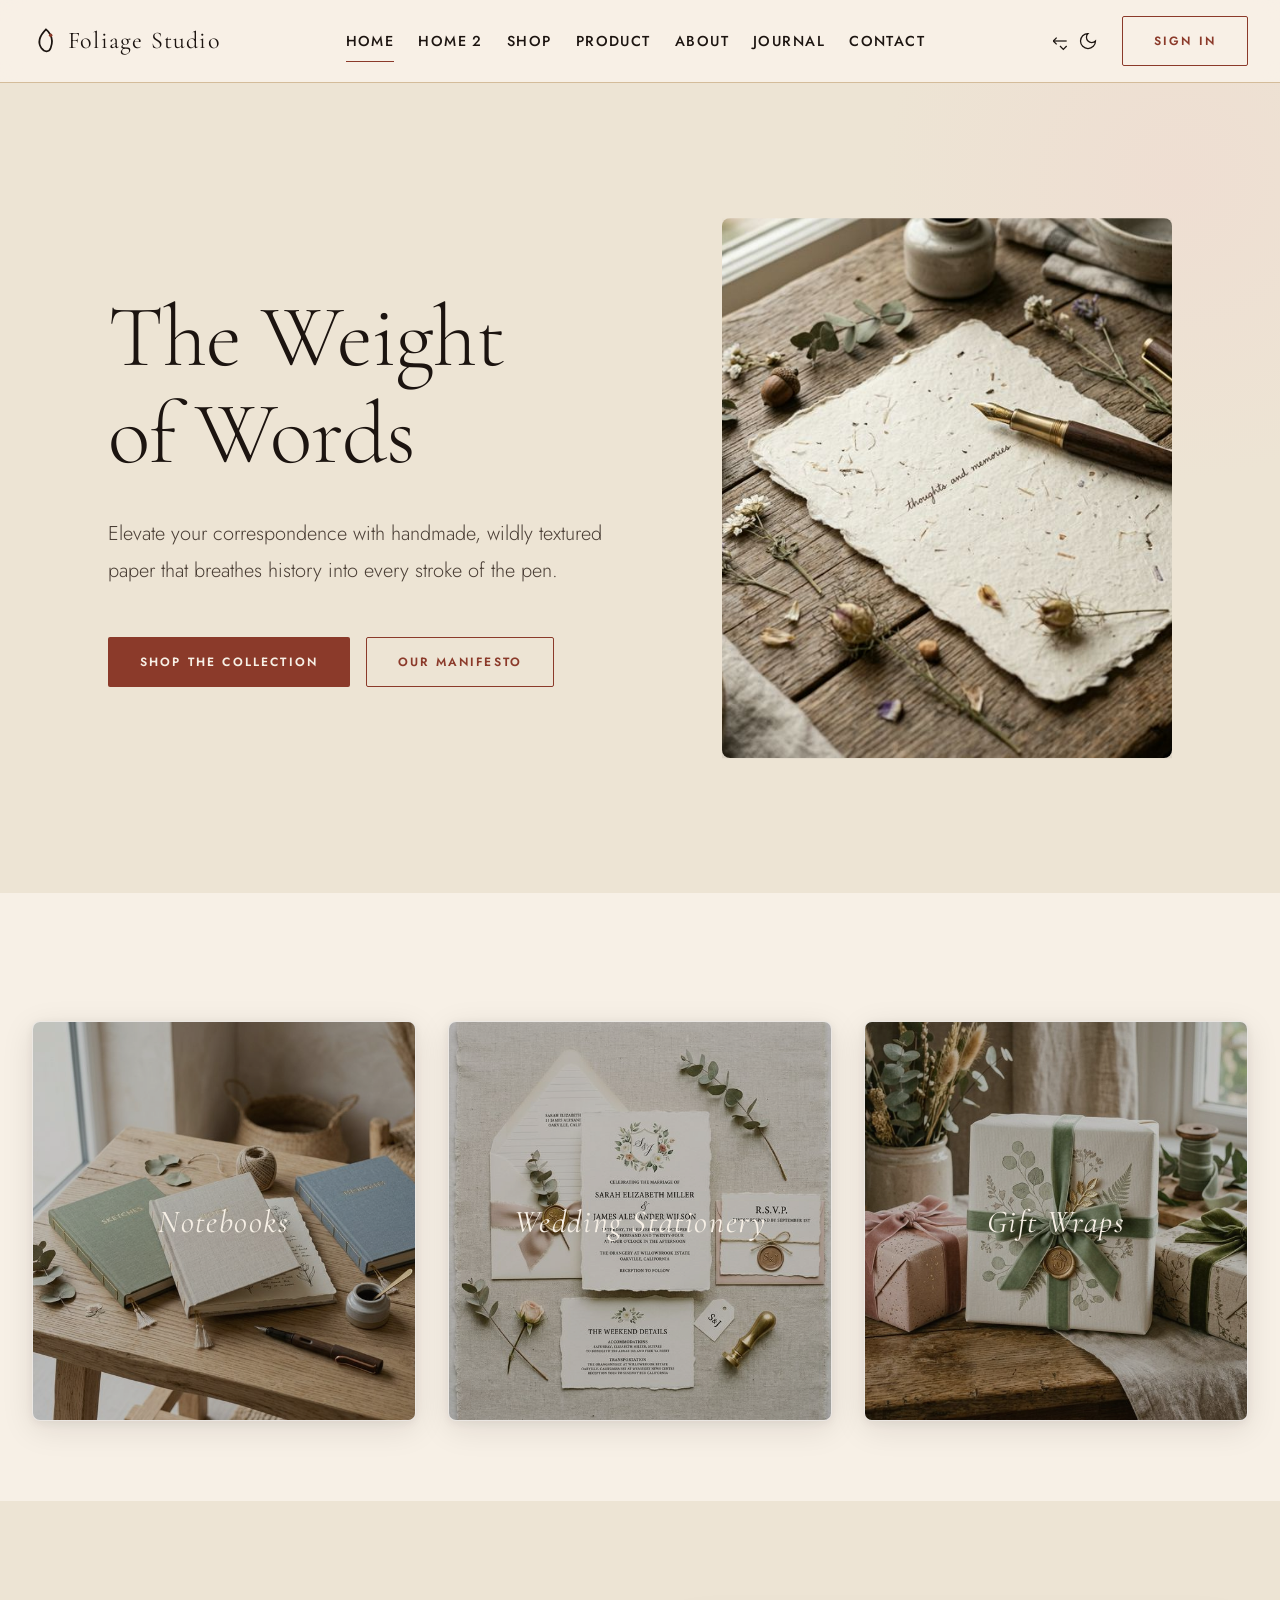
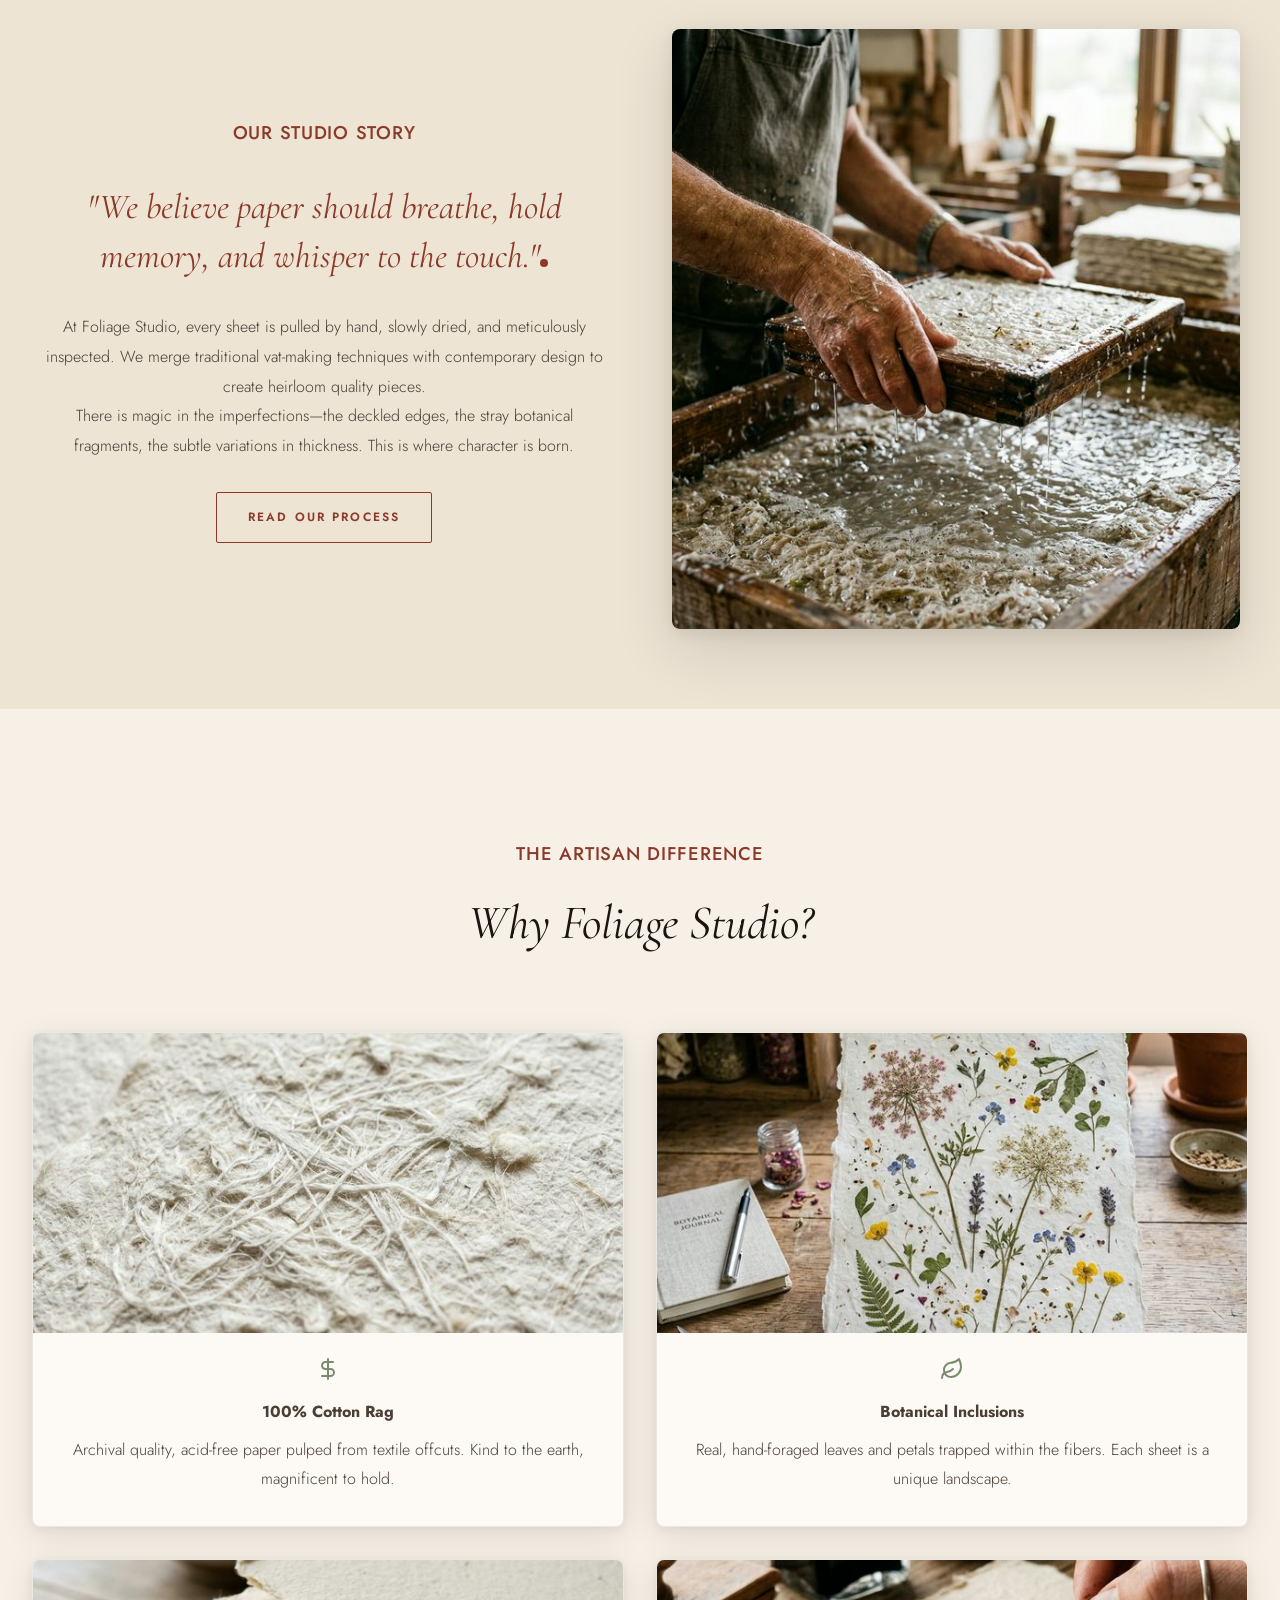
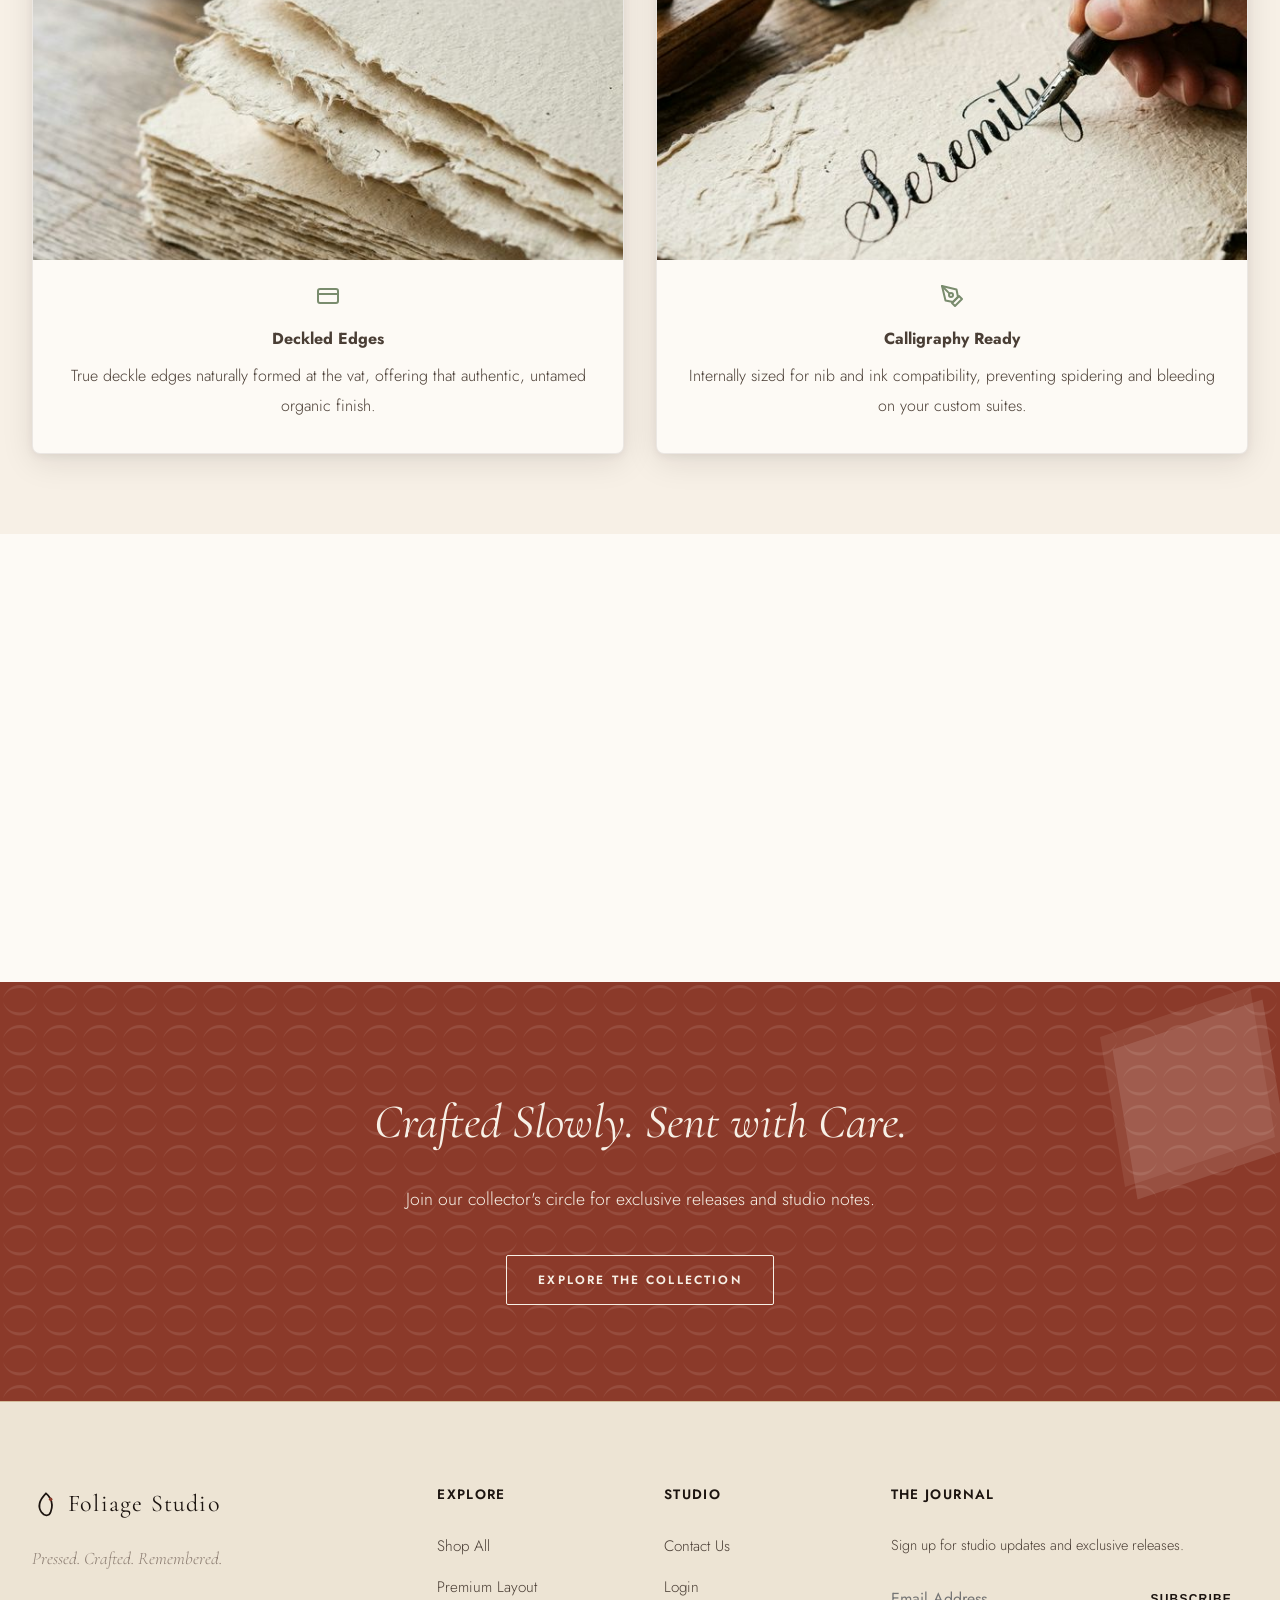
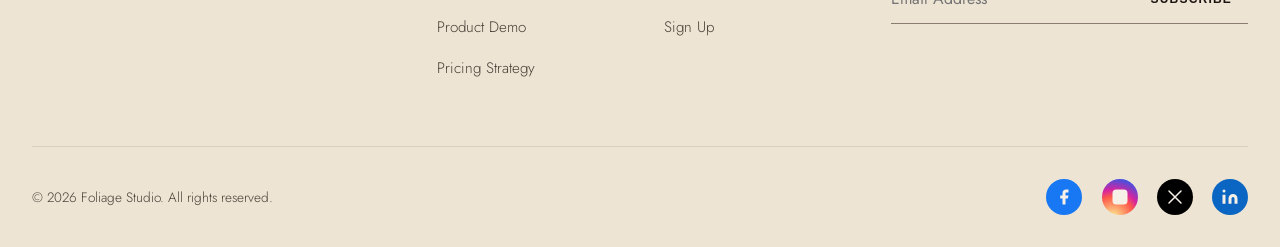
==== commit a698e8e0: "Add files via upload Second Commit" ====
--- a/index.html
+++ b/index.html
@@ -1,504 +1,556 @@
-<!DOCTYPE html>
-<html lang="en" dir="ltr">
-
-<head>
-    <meta charset="UTF-8">
-    <meta name="viewport" content="width=device-width, initial-scale=1.0">
-    <title>Foliage Studio | Handmade Paper & Stationery</title>
-    <meta name="description"
-        content="Pressed. Crafted. Remembered. Discover artisanal, tactile handmade paper and stationery.">
-
-    <!-- Google Fonts -->
-    <link rel="preconnect" href="https://fonts.googleapis.com">
-    <link rel="preconnect" href="https://fonts.gstatic.com" crossorigin>
-    <link
-        href="https://fonts.googleapis.com/css2?family=Cormorant+Garamond:ital,wght@0,300;0,400;1,300;1,400&family=Jost:wght@300;500;600&family=Courier+Prime&display=swap"
-        rel="stylesheet">
-
-    <link rel="stylesheet" href="assets/css/styles.css">
-    <script src="assets/js/script.js" defer></script>
-</head>
-
-<body>
-    <!-- SVG Definitions -->
-    <svg style="position: absolute; width: 1px; height: 1px; top: -9999px;" version="1.1"
-        xmlns="http://www.w3.org/2000/svg" xmlns:xlink="http://www.w3.org/1999/xlink">
-        <defs>
-            <!-- Ink Bleed Clip Path -->
-            <clipPath id="ink-bleed">
-                <rect width="100%" height="100%" x="-100%" y="0">
-                    <animate attributeName="x" from="-100%" to="0%" dur="2s" fill="freeze" calcMode="spline"
-                        keySplines="0.4 0 0.2 1" keyTimes="0;1" />
-                </rect>
-            </clipPath>
-        </defs>
-    </svg>
-
-    <!-- Global Header -->
-    <header class="site-header">
-        <a href="index.html" class="brand-logo">
-            <svg xmlns="http://www.w3.org/2000/svg" viewBox="0 0 24 24">
-                <path d="M12 2C8 6 4 12 8 18c2.5 3.5 6.5 4 8 0 4-10-4-16-4-16z" />
-                <circle cx="16" cy="7" r="1.5" class="brand-dot" />
-            </svg>
-            Foliage Studio
-        </a>
-
-        <!-- Main Nav -->
-        <nav class="nav-links">
-            <a href="index.html" class="active">Home</a>
-            <a href="home-2.html">Home 2</a>
-            <a href="shop.html">Shop</a>
-            <a href="product.html">Product</a>
-            <a href="about.html">About</a>
-            <a href="journal.html">Journal</a>
-            <a href="contact.html">Contact</a>
-        </nav>
-
-        <!-- Right Actions -->
-        <div class="header-actions">
-            <!-- Toggles (Dark + RTL) -->
-            <div class="header-icons">
-                <button class="header-icon rtl-toggle" aria-label="Toggle RTL">
-                    <svg xmlns="http://www.w3.org/2000/svg" viewBox="0 0 24 24" fill="none" stroke="currentColor">
-                        <path d="M4 12h16" />
-                        <path d="M4 12l4 4" />
-                        <path d="M4 12l4-4" />
-                        <path d="m20 18-4 4-4-4" />
-                    </svg>
-                </button>
-                <button class="header-icon theme-toggle" aria-label="Toggle Dark Mode">
-                    <svg xmlns="http://www.w3.org/2000/svg" viewBox="0 0 24 24" fill="none" stroke="currentColor">
-                        <path d="M12 3a6 6 0 0 0 9 9 9 9 0 1 1-9-9Z" />
-                    </svg>
-                </button>
-            </div>
-
-            <div class="header-ctas">
-                <!-- Wishlist text inside btn on desktop -->
-                <a href="login.html" class="btn-secondary">Wishlist</a>
-            </div>
-
-            <!-- Mobile Menu Toggle -->
-            <button class="mobile-menu-btn" aria-label="Menu">
-                <svg class="lucide lucide-menu" xmlns="http://www.w3.org/2000/svg" width="24" height="24"
-                    viewBox="0 0 24 24" fill="none" stroke="currentColor" stroke-width="2" stroke-linecap="round"
-                    stroke-linejoin="round">
-                    <line x1="4" x2="20" y1="12" y2="12" />
-                    <line x1="4" x2="20" y1="6" y2="6" />
-                    <line x1="4" x2="20" y1="18" y2="18" />
-                </svg>
-            </button>
-        </div>
-    </header>
-
-    <main>
-        <!-- SECTION 1: HERO (NEW UNIQUE DESIGN) -->
-        <style>
-            .new-hero {
-                min-height: 90vh;
-                display: flex;
-                align-items: center;
-                position: relative;
-                padding: 6rem 2rem;
-                overflow: hidden;
-                background-color: var(--bg-surface);
-            }
-
-            .new-hero-grid {
-                display: grid;
-                grid-template-columns: 1fr 1fr;
-                gap: 4rem;
-                max-width: 1300px;
-                margin: 0 auto;
-                align-items: center;
-                position: relative;
-                z-index: 5;
-            }
-
-            @media (max-width: 900px) {
-                .new-hero-grid {
-                    grid-template-columns: 1fr;
-                    text-align: center;
-                }
-            }
-
-            .hero-text-content h1 {
-                font-size: clamp(3rem, 7vw, 5.5rem);
-                line-height: 1.1;
-                color: var(--text-ink);
-                margin-bottom: 2rem;
-                font-style: normal;
-            }
-
-            .hero-text-content p {
-                font-size: 1.25rem;
-                color: var(--text-muted);
-                max-width: 500px;
-                margin-bottom: 3rem;
-            }
-
-            @media (max-width: 900px) {
-                .hero-text-content p {
-                    margin-left: auto;
-                    margin-right: auto;
-                }
-
-                .hero-ctas {
-                    justify-content: center !important;
-                }
-            }
-
-            .hero-images-wrapper {
-                position: relative;
-                height: 600px;
-            }
-
-            .hero-img-single {
-                position: absolute;
-                width: 90%;
-                height: 90%;
-                right: 0;
-                top: 50%;
-                transform: translateY(-50%);
-                object-fit: cover;
-                border-radius: var(--radius-lg);
-                box-shadow: 0 30px 60px rgba(0, 0, 0, 0.15);
-                animation: floatHeroImage 8s ease-in-out infinite;
-                z-index: 2;
-            }
-
-            @keyframes floatHeroImage {
-                0% {
-                    transform: translateY(-50%) rotate(-1deg);
-                }
-
-                50% {
-                    transform: translateY(-52%) rotate(1deg);
-                }
-
-                100% {
-                    transform: translateY(-50%) rotate(-1deg);
-                }
-            }
-
-            .sweep-in {
-                clip-path: polygon(0 0, 0 0, 0 100%, 0 100%);
-                animation: sweepInText 1.5s cubic-bezier(0.2, 0.8, 0.2, 1) forwards;
-            }
-
-            @keyframes sweepInText {
-                to {
-                    clip-path: polygon(0 0, 100% 0, 100% 100%, 0 100%);
-                }
-            }
-
-            .fade-up-delay {
-                opacity: 0;
-                transform: translateY(30px);
-                animation: fadeUpItem 1s cubic-bezier(0.2, 0.8, 0.2, 1) forwards;
-                animation-delay: 0.8s;
-            }
-
-            .fade-up-delay-2 {
-                opacity: 0;
-                transform: translateY(30px);
-                animation: fadeUpItem 1s cubic-bezier(0.2, 0.8, 0.2, 1) forwards;
-                animation-delay: 1.1s;
-            }
-
-            @keyframes fadeUpItem {
-                to {
-                    opacity: 1;
-                    transform: translateY(0);
-                }
-            }
-
-            .hero-blur-blob {
-                position: absolute;
-                width: 600px;
-                height: 600px;
-                background: radial-gradient(circle, var(--color-primary-light) 0%, transparent 70%);
-                top: -200px;
-                right: -200px;
-                opacity: 0.5;
-                pointer-events: none;
-                z-index: 1;
-            }
-
-            [data-theme="dark"] .new-hero {
-                background-color: var(--bg-dark-surface);
-            }
-
-
-
-            .about-img-single {
-                width: 100%;
-                height: 100%;
-                object-fit: cover;
-                border-radius: var(--radius-lg);
-                box-shadow: var(--shadow-lift);
-            }
-        </style>
-
-        <section class="new-hero paper-texture">
-            <div class="hero-blur-blob"></div>
-            <div class="new-hero-grid">
-                <div class="hero-text-content">
-                    <h1 class="sweep-in">The Weight<br>of Words</h1>
-                    <p class="fade-up-delay">Elevate your correspondence with handmade, wildly textured paper that
-                        breathes history into every stroke of the pen.</p>
-                    <div class="hero-ctas fade-up-delay-2" style="justify-content: flex-start;">
-                        <a href="shop.html" class="btn-primary">Shop The Collection</a>
-                        <a href="about.html" class="btn-secondary">Our Manifesto</a>
-                    </div>
-                </div>
-                <div class="hero-images-wrapper">
-                    <img class="hero-img-single sweep-in" src="assets/images/handmade_paper_hero.png"
-                        alt="Handmade paper and fine stationery">
-                </div>
-            </div>
-        </section>
-
-        <!-- SECTION 2: SHOP CATEGORIES (Overlaps Hero -60px, z-index 2) -->
-        <section class="section-overlap z-2" style="background:var(--bg-primary);">
-            <div class="section-divider-top divider-bg-primary">
-                <svg viewBox="0 0 1200 120" preserveAspectRatio="none">
-                    <path
-                        d="M0 0v46.29c47.79 22.2 103.59 32.17 158 28 70.36-5.37 136.33-33.31 206.8-37.5 73.84-4.36 147.54 16.88 218.2 35.26 69.27 18 138.3 24.88 209.4 13.08 36.15-6 69.85-17.84 104.45-29.34C989.49 25 1113-14.29 1200 52.47V0z"
-                        class="shape-fill" opacity=".25" />
-                    <path
-                        d="M0 0v15.81c13 21.11 27.64 41.05 47.69 56.24C99.41 111.27 165 111 224.58 91.58c31.15-10.15 60.09-26.07 89.67-39.8 40.92-19 84.73-46 130.83-49.67 36.26-2.85 70.9 9.42 98.6 31.56 31.77 25.39 62.32 62 103.63 73 40.44 10.79 81.35-6.69 119.13-24.28s75.16-39 116.92-43.05c59.73-5.85 113.28 22.88 168.9 38.84 30.2 8.66 59 6.17 87.09-7.5V0z"
-                        class="shape-fill" opacity=".5" />
-                    <path
-                        d="M0 0v5.63C149.93 59 314.09 71.32 475.83 42.57c43-8.13 84.6-24.22 127.32-34.42C645.72-2.19 686.91 1 729 9c42.86 8.1 85.63 21.84 128.53 29.8 40.85 7.57 82 4.19 123.1-2.9C1043.14 24.57 1121.24 9 1200 24.83V0z"
-                        class="shape-fill" />
-                </svg>
-            </div>
-
-            <div class="grid grid-3 stagger-container">
-                <a href="shop.html" class="category-card stagger-item card">
-                    <img src="assets/images/notebooks_category.png" alt="Notebooks">
-                    <div class="category-overlay"></div>
-                    <h2 class="category-title">Notebooks</h2>
-                </a>
-                <a href="shop.html" class="category-card stagger-item card">
-                    <img src="assets/images/wedding_stationery_category.png" alt="Wedding Stationery">
-                    <div class="category-overlay"></div>
-                    <h2 class="category-title">Wedding Stationery</h2>
-                </a>
-                <a href="shop.html" class="category-card stagger-item card">
-                    <img src="assets/images/gift_wraps_category.png" alt="Gift Wraps">
-                    <div class="category-overlay"></div>
-                    <h2 class="category-title">Gift Wraps</h2>
-                </a>
-            </div>
-        </section>
-
-        <!-- SECTION 3: ABOUT / STUDIO STORY (Overlaps Shop -40px, z-index 3) -->
-        <section class="section-overlap z-3 paper-texture" style="background:var(--bg-surface);">
-            <div class="section-divider-top divider-bg-surface">
-                <svg viewBox="0 0 1200 120" preserveAspectRatio="none">
-                    <path
-                        d="M321.39,56.44c58-10.79,114.16-30.13,172-41.86,82.39-16.72,168.19-17.73,250.45-.39C823.78,31,906.67,72,985.66,92.83c70.05,18.48,146.53,26.09,214.34,3V0H0V27.35A600.21,600.21,0,0,0,321.39,56.44Z"
-                        class="shape-fill"></path>
-                </svg>
-            </div>
-
-            <div class="about-split stagger-container">
-                <div class="about-text stagger-item">
-                    <h3>Our Studio Story</h3>
-                    <h2 class="pull-quote">"We believe paper should breathe, hold memory, and whisper to the
-                        touch."<span class="ink-dot"></span></h2>
-                    <p>At Foliage Studio, every sheet is pulled by hand, slowly dried, and meticulously inspected. We
-                        merge traditional vat-making techniques with contemporary design to create heirloom quality
-                        pieces.</p>
-                    <p>There is magic in the imperfections—the deckled edges, the stray botanical fragments, the subtle
-                        variations in thickness. This is where character is born.</p>
-                    <a href="about.html" class="btn-secondary" style="margin-top: 2rem;">Read Our Process</a>
-                </div>
-                <div class="about-images stagger-item">
-                    <img src="assets/images/our_studio_story.png" alt="Artisanal paper making process" class="about-img-single">
-                </div>
-            </div>
-        </section>
-
-        <!-- SECTION 4: FEATURES / CRAFT HIGHLIGHTS (Overlaps About -50px, z-index 4) -->
-        <section class="section-overlap z-4 paper-texture" style="background:var(--bg-primary);">
-            <div class="section-divider-top divider-bg-primary">
-                <svg viewBox="0 0 1200 120" preserveAspectRatio="none">
-                    <path
-                        d="M0,0V46.29c47.79,22.2,103.59,32.17,158,28,70.36-5.37,136.33-33.31,206.8-37.5C438.64,32.43,512.34,53.67,583,72.05c69.27,18,138.3,24.88,209.4,13.08,36.15-6,69.85-17.84,104.45-29.34C989.49,25,1113-14.29,1200,52.47V0Z"
-                        class="shape-fill"></path>
-                </svg>
-            </div>
-
-            <div style="text-align: center; margin-bottom: 3rem;" class="stagger-container">
-                <h3 class="stagger-item">The Artisan Difference</h3>
-                <h2 class="stagger-item" style="margin-top: 0.5rem;">Why Foliage Studio?</h2>
-            </div>
-
-            <div class="grid grid-2 feature-grid stagger-container">
-                <div class="card card-align-left stagger-item">
-                    <svg class="card-icon" xmlns="http://www.w3.org/2000/svg" width="24" height="24" viewBox="0 0 24 24"
-                        fill="none" stroke="currentColor" stroke-width="2" stroke-linecap="round"
-                        stroke-linejoin="round">
-                        <path d="M12 2v20" />
-                        <path d="M17 5H9.5a3.5 3.5 0 0 0 0 7h5a3.5 3.5 0 0 1 0 7H6" />
-                    </svg>
-                    <h4>100% Cotton Rag</h4>
-                    <p style="margin-top:0.5rem;">Archival quality, acid-free paper pulped from textile offcuts. Kind to
-                        the earth, magnificent to hold.</p>
-                </div>
-                <div class="card card-align-right stagger-item">
-                    <!-- Lucide leaf -->
-                    <svg class="card-icon" xmlns="http://www.w3.org/2000/svg" width="24" height="24" viewBox="0 0 24 24"
-                        fill="none" stroke="currentColor" stroke-width="2" stroke-linecap="round"
-                        stroke-linejoin="round">
-                        <path d="M11 20A7 7 0 0 1 9.8 6.1C15.5 5 17 4.48 19 2c1 2 2 4.18 2 8 0 5.5-4.78 10-10 10Z" />
-                        <path d="M2 21c0-3 1.85-5.36 5.08-6C9.5 14.52 12 13 13 12" />
-                    </svg>
-                    <h4>Botanical Inclusions</h4>
-                    <p style="margin-top:0.5rem;">Real, hand-foraged leaves and petals trapped within the fibers. Each
-                        sheet is a unique landscape.</p>
-                </div>
-                <div class="card card-align-left stagger-item">
-                    <svg class="card-icon" xmlns="http://www.w3.org/2000/svg" width="24" height="24" viewBox="0 0 24 24"
-                        fill="none" stroke="currentColor" stroke-width="2" stroke-linecap="round"
-                        stroke-linejoin="round">
-                        <rect width="20" height="14" x="2" y="5" rx="2" />
-                        <line x1="2" x2="22" y1="10" y2="10" />
-                    </svg>
-                    <h4>Deckled Edges</h4>
-                    <p style="margin-top:0.5rem;">True deckle edges naturally formed at the vat, offering that
-                        authentic, untamed organic finish.</p>
-                </div>
-                <div class="card card-align-right stagger-item">
-                    <!-- Pen tool/nib replacement using edit/feather -->
-                    <svg class="card-icon" xmlns="http://www.w3.org/2000/svg" width="24" height="24" viewBox="0 0 24 24"
-                        fill="none" stroke="currentColor" stroke-width="2" stroke-linecap="round"
-                        stroke-linejoin="round">
-                        <path d="M12 19l7-7 3 3-7 7-3-3z" />
-                        <path d="m18 13-1.5-7.5L2 2l3.5 14.5L13 18l5-5z" />
-                        <path d="m2 2 7.586 7.586" />
-                        <circle cx="11" cy="11" r="2" />
-                    </svg>
-                    <h4>Calligraphy Ready</h4>
-                    <p style="margin-top:0.5rem;">Internally sized for nib and ink compatibility, preventing spidering
-                        and bleeding on your custom suites.</p>
-                </div>
-            </div>
-        </section>
-
-        <!-- SECTION 5: TESTIMONIALS -->
-        <section class="section-overlap z-1 testimonials-section" style="background:var(--bg-card); padding-top:4rem;">
-            <div class="stagger-container">
-                <h3 class="stagger-item">Word of Mouth</h3>
-                <div class="testimonial-stack">
-                    <div class="testimonial-card stagger-item">
-                        <span class="quote-mark">“</span>
-                        <p class="testimonial-text">"The paper feels like absolute poetry. I've been using it for all my
-                            high-end wedding invitations and my clients always swoon when they touch the envelopes."</p>
-                        <p class="testimonial-author">Eleanor R.</p>
-                        <p class="testimonial-product">Purchased: Sage Pressed Cotton Suites</p>
-                    </div>
-                </div>
-            </div>
-        </section>
-
-        <!-- SECTION 6: CTA BANNER -->
-        <section class="cta-banner z-2" style="margin-top: -30px;">
-            <div class="cta-banner-bg"></div>
-            <!-- Floating sheet svg top right -->
-            <svg class="floating-sheet-svg" viewBox="0 0 100 100">
-                <path d="M80 10 L20 30 L30 90 L90 70 Z" fill="rgba(247,240,230,0.1)" />
-                <path d="M85 15 L25 35 L35 95 L95 75 Z" fill="rgba(247,240,230,0.15)" />
-            </svg>
-
-            <div class="stagger-container">
-                <h2 class="stagger-item">Crafted Slowly. Sent with Care.</h2>
-                <p class="stagger-item">Join our collector's circle for exclusive releases and studio notes.</p>
-                <a href="shop.html" class="btn-secondary stagger-item">Explore The Collection</a>
-            </div>
-        </section>
-    </main>
-
-    <!-- FOOTER -->
-    <footer class="site-footer">
-        <div class="footer-grid">
-            <div class="footer-brand">
-                <div class="brand-logo">
-                    <svg xmlns="http://www.w3.org/2000/svg" viewBox="0 0 24 24">
-                        <path d="M12 2C8 6 4 12 8 18c2.5 3.5 6.5 4 8 0 4-10-4-16-4-16z" />
-                        <circle cx="16" cy="7" r="1.5" class="brand-dot" />
-                    </svg>
-                    Foliage Studio
-                </div>
-                <p>Pressed. Crafted. Remembered.</p>
-            </div>
-
-            <div>
-                <h3 class="footer-title">Explore</h3>
-                <nav class="footer-links">
-                    <a href="shop.html">Shop All</a>
-                    <a href="home-2.html">Premium Layout</a>
-                    <a href="product.html">Product Demo</a>
-                    <a href="pricing.html">Pricing Strategy</a>
-                </nav>
-            </div>
-
-            <div>
-                <h3 class="footer-title">Studio</h3>
-                <nav class="footer-links">
-                    <a href="contact.html">Contact Us</a>
-                    <a href="login.html">Login</a>
-                    <a href="register.html">Sign Up</a>
-                </nav>
-            </div>
-
-            <div>
-                <h3 class="footer-title">The Journal</h3>
-                <p style="font-size:0.9rem; margin-bottom: 0.5rem;">Sign up for studio updates and exclusive releases.
-                </p>
-                <form class="newsletter-form" onsubmit="event.preventDefault()">
-                    <input type="email" placeholder="Email Address" class="newsletter-input" required>
-                    <button type="submit" class="newsletter-btn">Subscribe</button>
-                </form>
-            </div>
-        </div>
-
-        <div class="footer-bottom">
-            <p>&copy; 2026 Foliage Studio. All rights reserved.</p>
-            <div class="social-icons">
-                <a href="#" class="social-icon social-facebook" aria-label="Facebook">
-                    <svg viewBox="0 0 24 24">
-                        <path d="M18 2h-3a5 5 0 0 0-5 5v3H7v4h3v8h4v-8h3l1-4h-4V7a1 1 0 0 1 1-1h3z" />
-                    </svg>
-                </a>
-                <a href="#" class="social-icon social-instagram" aria-label="Instagram">
-                    <svg viewBox="0 0 24 24">
-                        <rect x="2" y="2" width="20" height="20" rx="5" ry="5" />
-                        <path d="M16 11.37A4 4 0 1 1 12.63 8 4 4 0 0 1 16 11.37z" />
-                        <line x1="17.5" y1="6.5" x2="17.51" y2="6.5" />
-                    </svg>
-                </a>
-                <a href="#" class="social-icon social-twitter" aria-label="Twitter">
-                    <!-- Standard X logo -->
-                    <svg viewBox="0 0 24 24">
-                        <path d="M4 4l16 16M4 20L20 4" stroke="currentColor" stroke-width="2" stroke-linecap="round"
-                            fill="none" />
-                    </svg>
-                </a>
-                <a href="#" class="social-icon social-linkedin" aria-label="LinkedIn">
-                    <svg viewBox="0 0 24 24">
-                        <path d="M16 8a6 6 0 0 1 6 6v7h-4v-7a2 2 0 0 0-2-2 2 2 0 0 0-2 2v7h-4v-7a6 6 0 0 1 6-6z" />
-                        <rect x="2" y="9" width="4" height="12" />
-                        <circle cx="4" cy="4" r="2" />
-                    </svg>
-                </a>
-            </div>
-        </div>
-    </footer>
-</body>
-
+<!DOCTYPE html>
+<html lang="en" dir="ltr">
+
+<head>
+    <meta charset="UTF-8">
+    <meta name="viewport" content="width=device-width, initial-scale=1.0">
+    <title>Foliage Studio | Handmade Paper & Stationery</title>
+    <link rel="icon" type="image/svg+xml" href="assets/images/favicon.svg">
+    <meta name="description"
+        content="Pressed. Crafted. Remembered. Discover artisanal, tactile handmade paper and stationery.">
+
+    <!-- Google Fonts -->
+    <link rel="preconnect" href="https://fonts.googleapis.com">
+    <link rel="preconnect" href="https://fonts.gstatic.com" crossorigin>
+    <link
+        href="https://fonts.googleapis.com/css2?family=Cormorant+Garamond:ital,wght@0,300;0,400;1,300;1,400&family=Jost:wght@300;500;600&family=Courier+Prime&display=swap"
+        rel="stylesheet">
+
+    <link rel="stylesheet" href="assets/css/styles.css">
+    <script src="assets/js/script.js" defer></script>
+</head>
+
+<body>
+    <!-- SVG Definitions -->
+    <svg style="position: absolute; width: 1px; height: 1px; top: -9999px;" version="1.1"
+        xmlns="http://www.w3.org/2000/svg" xmlns:xlink="http://www.w3.org/1999/xlink">
+        <defs>
+            <!-- Ink Bleed Clip Path -->
+            <clipPath id="ink-bleed">
+                <rect width="100%" height="100%" x="-100%" y="0">
+                    <animate attributeName="x" from="-100%" to="0%" dur="2s" fill="freeze" calcMode="spline"
+                        keySplines="0.4 0 0.2 1" keyTimes="0;1" />
+                </rect>
+            </clipPath>
+        </defs>
+    </svg>
+
+    <!-- Global Header -->
+    <header class="site-header">
+        <a href="index.html" class="brand-logo">
+            <svg xmlns="http://www.w3.org/2000/svg" viewBox="0 0 24 24">
+                <path d="M12 2C8 6 4 12 8 18c2.5 3.5 6.5 4 8 0 4-10-4-16-4-16z" />
+                <circle cx="16" cy="7" r="1.5" class="brand-dot" />
+            </svg>
+            Foliage Studio
+        </a>
+
+        <!-- Main Nav -->
+        <nav class="nav-links">
+            <a href="index.html" class="active">Home</a>
+            <a href="home-2.html">Home 2</a>
+            <a href="shop.html">Shop</a>
+            <a href="product.html">Product</a>
+            <a href="about.html">About</a>
+            <a href="journal.html">Journal</a>
+            <a href="contact.html">Contact</a>
+            <a href="login.html" class="mobile-only">Sign In</a>
+        </nav>
+
+        <!-- Right Actions -->
+        <div class="header-actions">
+            <!-- Toggles (Dark + RTL) -->
+            <div class="header-icons">
+                <button class="header-icon rtl-toggle" aria-label="Toggle RTL">
+                    <svg xmlns="http://www.w3.org/2000/svg" viewBox="0 0 24 24" fill="none" stroke="currentColor">
+                        <path d="M4 12h16" />
+                        <path d="M4 12l4 4" />
+                        <path d="M4 12l4-4" />
+                        <path d="m20 18-4 4-4-4" />
+                    </svg>
+                </button>
+                <button class="header-icon theme-toggle" aria-label="Toggle Dark Mode">
+                    <svg xmlns="http://www.w3.org/2000/svg" viewBox="0 0 24 24" fill="none" stroke="currentColor">
+                        <path d="M12 3a6 6 0 0 0 9 9 9 9 0 1 1-9-9Z" />
+                    </svg>
+                </button>
+            </div>
+
+            <div class="header-ctas">
+                <!-- Sign in button on desktop -->
+                <a href="login.html" class="btn-secondary">Sign In</a>
+            </div>
+
+            <!-- Mobile Menu Toggle -->
+            <button class="mobile-menu-btn" aria-label="Menu">
+                <svg class="lucide lucide-menu" xmlns="http://www.w3.org/2000/svg" width="24" height="24"
+                    viewBox="0 0 24 24" fill="none" stroke="currentColor" stroke-width="2" stroke-linecap="round"
+                    stroke-linejoin="round">
+                    <line x1="4" x2="20" y1="12" y2="12" />
+                    <line x1="4" x2="20" y1="6" y2="6" />
+                    <line x1="4" x2="20" y1="18" y2="18" />
+                </svg>
+            </button>
+        </div>
+    </header>
+
+    <main>
+        <!-- SECTION 1: HERO (NEW UNIQUE DESIGN) -->
+        <style>
+            .new-hero {
+                min-height: 90vh;
+                display: flex;
+                align-items: center;
+                position: relative;
+                padding: 6rem 2rem;
+                overflow: hidden;
+                background-color: var(--bg-surface);
+            }
+
+            .new-hero-grid {
+                display: grid;
+                grid-template-columns: 1fr 1fr;
+                gap: 4rem;
+                max-width: 1300px;
+                margin: 0 auto;
+                align-items: center;
+                position: relative;
+                z-index: 5;
+            }
+
+            @media (max-width: 900px) {
+                .new-hero-grid {
+                    grid-template-columns: 1fr;
+                    text-align: center;
+                }
+            }
+
+            .hero-text-content h1 {
+                font-size: clamp(3rem, 7vw, 5.5rem);
+                line-height: 1.1;
+                color: var(--text-ink);
+                margin-bottom: 2rem;
+                font-style: normal;
+            }
+
+            .hero-text-content p {
+                font-size: 1.25rem;
+                color: var(--text-muted);
+                max-width: 500px;
+                margin-bottom: 3rem;
+            }
+
+            @media (max-width: 900px) {
+                .hero-text-content p {
+                    margin-left: auto;
+                    margin-right: auto;
+                }
+
+                .hero-ctas {
+                    justify-content: center !important;
+                }
+            }
+
+            @media (max-width: 600px) {
+                .hero-images-wrapper {
+                    height: 320px;
+                    margin: 3rem auto 0;
+                    width: 90%;
+                }
+
+                .hero-img-single {
+                    width: 100%;
+                    height: 100%;
+                    left: 0;
+                    right: 0;
+                    top: 0;
+                    transform: none;
+                    margin: 0 auto;
+                }
+
+                @keyframes floatHeroImage {
+
+                    0%,
+                    100% {
+                        transform: translateY(0) rotate(-1deg);
+                    }
+
+                    50% {
+                        transform: translateY(-10px) rotate(1deg);
+                    }
+                }
+            }
+
+
+            .hero-images-wrapper {
+                position: relative;
+                height: 600px;
+            }
+
+            .hero-img-single {
+                position: absolute;
+                width: 90%;
+                height: 90%;
+                right: 0;
+                top: 50%;
+                transform: translateY(-50%);
+                object-fit: cover;
+                border-radius: var(--radius-lg);
+                box-shadow: 0 30px 60px rgba(0, 0, 0, 0.15);
+                animation: floatHeroImage 8s ease-in-out infinite;
+                z-index: 2;
+            }
+
+            @keyframes floatHeroImage {
+                0% {
+                    transform: translateY(-50%) rotate(-1deg);
+                }
+
+                50% {
+                    transform: translateY(-52%) rotate(1deg);
+                }
+
+                100% {
+                    transform: translateY(-50%) rotate(-1deg);
+                }
+            }
+
+            .sweep-in {
+                clip-path: polygon(0 0, 0 0, 0 100%, 0 100%);
+                animation: sweepInText 1.5s cubic-bezier(0.2, 0.8, 0.2, 1) forwards;
+            }
+
+            @keyframes sweepInText {
+                to {
+                    clip-path: polygon(0 0, 100% 0, 100% 100%, 0 100%);
+                }
+            }
+
+            .fade-up-delay {
+                opacity: 0;
+                transform: translateY(30px);
+                animation: fadeUpItem 1s cubic-bezier(0.2, 0.8, 0.2, 1) forwards;
+                animation-delay: 0.8s;
+            }
+
+            .fade-up-delay-2 {
+                opacity: 0;
+                transform: translateY(30px);
+                animation: fadeUpItem 1s cubic-bezier(0.2, 0.8, 0.2, 1) forwards;
+                animation-delay: 1.1s;
+            }
+
+            @keyframes fadeUpItem {
+                to {
+                    opacity: 1;
+                    transform: translateY(0);
+                }
+            }
+
+            .hero-blur-blob {
+                position: absolute;
+                width: 600px;
+                height: 600px;
+                background: radial-gradient(circle, var(--color-primary-light) 0%, transparent 70%);
+                top: -200px;
+                right: -200px;
+                opacity: 0.5;
+                pointer-events: none;
+                z-index: 1;
+            }
+
+            [data-theme="dark"] .new-hero {
+                background-color: var(--bg-dark-surface);
+            }
+
+
+
+            .about-img-single {
+                width: 100%;
+                height: 100%;
+                object-fit: cover;
+                border-radius: var(--radius-lg);
+                box-shadow: var(--shadow-lift);
+            }
+        </style>
+
+        <section class="new-hero paper-texture">
+            <div class="hero-blur-blob"></div>
+            <div class="new-hero-grid">
+                <div class="hero-text-content">
+                    <h1 class="sweep-in">The Weight<br>of Words</h1>
+                    <p class="fade-up-delay">Elevate your correspondence with handmade, wildly textured paper that
+                        breathes history into every stroke of the pen.</p>
+                    <div class="hero-ctas fade-up-delay-2" style="justify-content: flex-start;">
+                        <a href="shop.html" class="btn-primary">Shop The Collection</a>
+                        <a href="about.html" class="btn-secondary">Our Manifesto</a>
+                    </div>
+                </div>
+                <div class="hero-images-wrapper">
+                    <img class="hero-img-single sweep-in" src="assets/images/handmade_paper_hero.png"
+                        alt="Handmade paper and fine stationery">
+                </div>
+            </div>
+        </section>
+
+        <!-- SECTION 2: SHOP CATEGORIES (Overlaps Hero -60px, z-index 2) -->
+        <section class="section-overlap z-2" style="background:var(--bg-primary);">
+            <div class="section-divider-top divider-bg-primary">
+                <svg viewBox="0 0 1200 120" preserveAspectRatio="none">
+                    <path
+                        d="M0 0v46.29c47.79 22.2 103.59 32.17 158 28 70.36-5.37 136.33-33.31 206.8-37.5 73.84-4.36 147.54 16.88 218.2 35.26 69.27 18 138.3 24.88 209.4 13.08 36.15-6 69.85-17.84 104.45-29.34C989.49 25 1113-14.29 1200 52.47V0z"
+                        class="shape-fill" opacity=".25" />
+                    <path
+                        d="M0 0v15.81c13 21.11 27.64 41.05 47.69 56.24C99.41 111.27 165 111 224.58 91.58c31.15-10.15 60.09-26.07 89.67-39.8 40.92-19 84.73-46 130.83-49.67 36.26-2.85 70.9 9.42 98.6 31.56 31.77 25.39 62.32 62 103.63 73 40.44 10.79 81.35-6.69 119.13-24.28s75.16-39 116.92-43.05c59.73-5.85 113.28 22.88 168.9 38.84 30.2 8.66 59 6.17 87.09-7.5V0z"
+                        class="shape-fill" opacity=".5" />
+                    <path
+                        d="M0 0v5.63C149.93 59 314.09 71.32 475.83 42.57c43-8.13 84.6-24.22 127.32-34.42C645.72-2.19 686.91 1 729 9c42.86 8.1 85.63 21.84 128.53 29.8 40.85 7.57 82 4.19 123.1-2.9C1043.14 24.57 1121.24 9 1200 24.83V0z"
+                        class="shape-fill" />
+                </svg>
+            </div>
+
+            <div class="grid grid-3 stagger-container">
+                <a href="shop.html" class="category-card stagger-item card">
+                    <img src="assets/images/notebooks_category.png" alt="Notebooks">
+                    <div class="category-overlay"></div>
+                    <h2 class="category-title">Notebooks</h2>
+                </a>
+                <a href="shop.html" class="category-card stagger-item card">
+                    <img src="assets/images/wedding_stationery_category.png" alt="Wedding Stationery">
+                    <div class="category-overlay"></div>
+                    <h2 class="category-title">Wedding Stationery</h2>
+                </a>
+                <a href="shop.html" class="category-card stagger-item card">
+                    <img src="assets/images/gift_wraps_category.png" alt="Gift Wraps">
+                    <div class="category-overlay"></div>
+                    <h2 class="category-title">Gift Wraps</h2>
+                </a>
+            </div>
+        </section>
+
+        <!-- SECTION 3: ABOUT / STUDIO STORY (Overlaps Shop -40px, z-index 3) -->
+        <section class="section-overlap z-3 paper-texture" style="background:var(--bg-surface);">
+            <div class="section-divider-top divider-bg-surface">
+                <svg viewBox="0 0 1200 120" preserveAspectRatio="none">
+                    <path
+                        d="M321.39,56.44c58-10.79,114.16-30.13,172-41.86,82.39-16.72,168.19-17.73,250.45-.39C823.78,31,906.67,72,985.66,92.83c70.05,18.48,146.53,26.09,214.34,3V0H0V27.35A600.21,600.21,0,0,0,321.39,56.44Z"
+                        class="shape-fill"></path>
+                </svg>
+            </div>
+
+            <div class="about-split stagger-container">
+                <div class="about-text stagger-item">
+                    <h3>Our Studio Story</h3>
+                    <h2 class="pull-quote">"We believe paper should breathe, hold memory, and whisper to the
+                        touch."<span class="ink-dot"></span></h2>
+                    <p>At Foliage Studio, every sheet is pulled by hand, slowly dried, and meticulously inspected. We
+                        merge traditional vat-making techniques with contemporary design to create heirloom quality
+                        pieces.</p>
+                    <p>There is magic in the imperfections—the deckled edges, the stray botanical fragments, the subtle
+                        variations in thickness. This is where character is born.</p>
+                    <a href="about.html" class="btn-secondary" style="margin-top: 2rem;">Read Our Process</a>
+                </div>
+                <div class="about-images stagger-item">
+                    <img src="assets/images/our_studio_story.png" alt="Artisanal paper making process"
+                        class="about-img-single">
+                </div>
+            </div>
+        </section>
+
+        <!-- SECTION 4: FEATURES / CRAFT HIGHLIGHTS (Overlaps About -50px, z-index 4) -->
+        <section class="section-overlap z-4 paper-texture" style="background:var(--bg-primary);">
+            <div class="section-divider-top divider-bg-primary">
+                <svg viewBox="0 0 1200 120" preserveAspectRatio="none">
+                    <path
+                        d="M0,0V46.29c47.79,22.2,103.59,32.17,158,28,70.36-5.37,136.33-33.31,206.8-37.5C438.64,32.43,512.34,53.67,583,72.05c69.27,18,138.3,24.88,209.4,13.08,36.15-6,69.85-17.84,104.45-29.34C989.49,25,1113-14.29,1200,52.47V0Z"
+                        class="shape-fill"></path>
+                </svg>
+            </div>
+
+            <div style="text-align: center; margin-bottom: 3rem;" class="stagger-container">
+                <h3 class="stagger-item">The Artisan Difference</h3>
+                <h2 class="stagger-item" style="margin-top: 0.5rem;">Why Foliage Studio?</h2>
+            </div>
+
+            <div class="grid grid-2 feature-grid stagger-container">
+                <div class="card stagger-item">
+                    <div class="card-image-wrap">
+                        <img src="assets/images/cotton_rag.png" alt="100% Cotton Rag">
+                    </div>
+                    <svg class="card-icon" xmlns="http://www.w3.org/2000/svg" width="24" height="24" viewBox="0 0 24 24"
+                        fill="none" stroke="currentColor" stroke-width="2" stroke-linecap="round"
+                        stroke-linejoin="round">
+                        <path d="M12 2v20" />
+                        <path d="M17 5H9.5a3.5 3.5 0 0 0 0 7h5a3.5 3.5 0 0 1 0 7H6" />
+                    </svg>
+                    <h4>100% Cotton Rag</h4>
+                    <p style="margin-top:0.5rem;">Archival quality, acid-free paper pulped from textile offcuts. Kind to
+                        the earth, magnificent to hold.</p>
+                </div>
+                <div class="card stagger-item">
+                    <div class="card-image-wrap">
+                        <img src="assets/images/botanical_paper.png" alt="Botanical Inclusions">
+                    </div>
+                    <!-- Lucide leaf -->
+                    <svg class="card-icon" xmlns="http://www.w3.org/2000/svg" width="24" height="24" viewBox="0 0 24 24"
+                        fill="none" stroke="currentColor" stroke-width="2" stroke-linecap="round"
+                        stroke-linejoin="round">
+                        <path d="M11 20A7 7 0 0 1 9.8 6.1C15.5 5 17 4.48 19 2c1 2 2 4.18 2 8 0 5.5-4.78 10-10 10Z" />
+                        <path d="M2 21c0-3 1.85-5.36 5.08-6C9.5 14.52 12 13 13 12" />
+                    </svg>
+                    <h4>Botanical Inclusions</h4>
+                    <p style="margin-top:0.5rem;">Real, hand-foraged leaves and petals trapped within the fibers. Each
+                        sheet is a unique landscape.</p>
+                </div>
+                <div class="card stagger-item">
+                    <div class="card-image-wrap">
+                        <img src="assets/images/deckled_edges.png" alt="Deckled Edges">
+                    </div>
+                    <svg class="card-icon" xmlns="http://www.w3.org/2000/svg" width="24" height="24" viewBox="0 0 24 24"
+                        fill="none" stroke="currentColor" stroke-width="2" stroke-linecap="round"
+                        stroke-linejoin="round">
+                        <rect width="20" height="14" x="2" y="5" rx="2" />
+                        <line x1="2" x2="22" y1="10" y2="10" />
+                    </svg>
+                    <h4>Deckled Edges</h4>
+                    <p style="margin-top:0.5rem;">True deckle edges naturally formed at the vat, offering that
+                        authentic, untamed organic finish.</p>
+                </div>
+                <div class="card stagger-item">
+                    <div class="card-image-wrap">
+                        <img src="assets/images/calligraphy_ready.png" alt="Calligraphy Ready">
+                    </div>
+                    <!-- Pen tool/nib replacement using edit/feather -->
+                    <svg class="card-icon" xmlns="http://www.w3.org/2000/svg" width="24" height="24" viewBox="0 0 24 24"
+                        fill="none" stroke="currentColor" stroke-width="2" stroke-linecap="round"
+                        stroke-linejoin="round">
+                        <path d="M12 19l7-7 3 3-7 7-3-3z" />
+                        <path d="m18 13-1.5-7.5L2 2l3.5 14.5L13 18l5-5z" />
+                        <path d="m2 2 7.586 7.586" />
+                        <circle cx="11" cy="11" r="2" />
+                    </svg>
+                    <h4>Calligraphy Ready</h4>
+                    <p style="margin-top:0.5rem;">Internally sized for nib and ink compatibility, preventing spidering
+                        and bleeding on your custom suites.</p>
+                </div>
+            </div>
+        </section>
+
+        <!-- SECTION 5: TESTIMONIALS -->
+        <section class="section-overlap z-1 testimonials-section" style="background:var(--bg-card); padding-top:4rem;">
+            <div class="stagger-container">
+                <h3 class="stagger-item">Word of Mouth</h3>
+                <div class="testimonial-stack">
+                    <div class="testimonial-card stagger-item">
+                        <span class="quote-mark">“</span>
+                        <p class="testimonial-text">"The paper feels like absolute poetry. I've been using it for all my
+                            high-end wedding invitations and my clients always swoon when they touch the envelopes."</p>
+                        <p class="testimonial-author">Eleanor R.</p>
+                        <p class="testimonial-product">Purchased: Sage Pressed Cotton Suites</p>
+                    </div>
+                </div>
+            </div>
+        </section>
+
+        <!-- SECTION 6: CTA BANNER -->
+        <section class="cta-banner z-2" style="margin-top: -30px;">
+            <div class="cta-banner-bg"></div>
+            <!-- Floating sheet svg top right -->
+            <svg class="floating-sheet-svg" viewBox="0 0 100 100">
+                <path d="M80 10 L20 30 L30 90 L90 70 Z" fill="rgba(247,240,230,0.1)" />
+                <path d="M85 15 L25 35 L35 95 L95 75 Z" fill="rgba(247,240,230,0.15)" />
+            </svg>
+
+            <div class="stagger-container">
+                <h2 class="stagger-item">Crafted Slowly. Sent with Care.</h2>
+                <p class="stagger-item">Join our collector's circle for exclusive releases and studio notes.</p>
+                <a href="shop.html" class="btn-secondary stagger-item">Explore The Collection</a>
+            </div>
+        </section>
+    </main>
+
+    <!-- FOOTER -->
+    <footer class="site-footer">
+        <div class="footer-grid">
+            <div class="footer-brand">
+                <div class="brand-logo">
+                    <svg xmlns="http://www.w3.org/2000/svg" viewBox="0 0 24 24">
+                        <path d="M12 2C8 6 4 12 8 18c2.5 3.5 6.5 4 8 0 4-10-4-16-4-16z" />
+                        <circle cx="16" cy="7" r="1.5" class="brand-dot" />
+                    </svg>
+                    Foliage Studio
+                </div>
+                <p>Pressed. Crafted. Remembered.</p>
+            </div>
+
+            <div>
+                <h3 class="footer-title">Explore</h3>
+                <nav class="footer-links">
+                    <a href="shop.html">Shop All</a>
+                    <a href="home-2.html">Premium Layout</a>
+                    <a href="product.html">Product Demo</a>
+                    <a href="pricing.html">Pricing Strategy</a>
+                </nav>
+            </div>
+
+            <div>
+                <h3 class="footer-title">Studio</h3>
+                <nav class="footer-links">
+                    <a href="contact.html">Contact Us</a>
+                    <a href="login.html">Login</a>
+                    <a href="register.html">Sign Up</a>
+                </nav>
+            </div>
+
+            <div>
+                <h3 class="footer-title">The Journal</h3>
+                <p style="font-size:0.9rem; margin-bottom: 0.5rem;">Sign up for studio updates and exclusive releases.
+                </p>
+                <form class="newsletter-form" onsubmit="event.preventDefault()">
+                    <input type="email" placeholder="Email Address" class="newsletter-input" required>
+                    <button type="submit" class="newsletter-btn">Subscribe</button>
+                </form>
+            </div>
+        </div>
+
+        <div class="footer-bottom">
+            <p>&copy; 2026 Foliage Studio. All rights reserved.</p>
+            <div class="social-icons">
+                <a href="#" class="social-icon social-facebook" aria-label="Facebook">
+                    <svg viewBox="0 0 24 24">
+                        <path d="M18 2h-3a5 5 0 0 0-5 5v3H7v4h3v8h4v-8h3l1-4h-4V7a1 1 0 0 1 1-1h3z" />
+                    </svg>
+                </a>
+                <a href="#" class="social-icon social-instagram" aria-label="Instagram">
+                    <svg viewBox="0 0 24 24">
+                        <rect x="2" y="2" width="20" height="20" rx="5" ry="5" />
+                        <path d="M16 11.37A4 4 0 1 1 12.63 8 4 4 0 0 1 16 11.37z" />
+                        <line x1="17.5" y1="6.5" x2="17.51" y2="6.5" />
+                    </svg>
+                </a>
+                <a href="#" class="social-icon social-twitter" aria-label="Twitter">
+                    <!-- Standard X logo -->
+                    <svg viewBox="0 0 24 24">
+                        <path d="M4 4l16 16M4 20L20 4" stroke="currentColor" stroke-width="2" stroke-linecap="round"
+                            fill="none" />
+                    </svg>
+                </a>
+                <a href="#" class="social-icon social-linkedin" aria-label="LinkedIn">
+                    <svg viewBox="0 0 24 24">
+                        <path d="M16 8a6 6 0 0 1 6 6v7h-4v-7a2 2 0 0 0-2-2 2 2 0 0 0-2 2v7h-4v-7a6 6 0 0 1 6-6z" />
+                        <rect x="2" y="9" width="4" height="12" />
+                        <circle cx="4" cy="4" r="2" />
+                    </svg>
+                </a>
+            </div>
+        </div>
+    </footer>
+    <!-- Move to Top Button -->
+    <button class="move-to-top" id="moveToTop" aria-label="Move to top">
+        <svg xmlns="http://www.w3.org/2000/svg" viewBox="0 0 24 24">
+            <path d="m18 15-6-6-6 6" />
+        </svg>
+    </button>
+</body>
+
 </html>
--- a/assets/css/styles.css
+++ b/assets/css/styles.css
@@ -1,1753 +1,1967 @@
-/* 
-  Foliage Studio — Handmade Paper & Stationery 
-  Anti-Gravity Design System
-*/
-
-/* CSS VARIABLES — MANDATORY */
-:root {
-    /* Primary: Umber Rust */
-    --color-primary: #8B3A2A;
-    --color-primary-mid: #C0604A;
-    --color-primary-light: #F0D8D0;
-    --color-primary-dark: #5C2119;
-
-    /* Secondary: Pressed Sage */
-    --color-secondary: #7A8C6E;
-    --color-secondary-mid: #4E5E44;
-    --color-secondary-light: #D6E4CE;
-    --color-secondary-dark: #2C3826;
-
-    /* Backgrounds — Light Mode */
-    --bg-primary: #F7F0E6;
-    --bg-surface: #EDE4D4;
-    --bg-card: #FDFAF5;
-    --bg-deep: #D4BC9A;
-
-    /* Backgrounds — Dark Mode */
-    --bg-dark: #1C1410;
-    --bg-dark-surface: #2E241C;
-    --bg-dark-card: #3D3028;
-
-    /* Text */
-    --text-ink: #1C1410;
-    --text-muted: #4A3E35;
-    --text-faint: #8C7D72;
-    --text-invert: #F7F0E6;
-
-    /* Status — ONLY for indicators/metrics */
-    --status-success: #3B6018;
-    --status-warning: #7A5000;
-    --status-error: #8B2020;
-    --status-success-bg: #EDF4E8;
-    --status-warning-bg: #FDF5E4;
-    --status-error-bg: #FDECEA;
-
-    /* Spacing */
-    --radius-sm: 2px;
-    --radius-md: 4px;
-    --radius-lg: 8px;
-    --radius-xl: 16px;
-
-    /* Anti-Gravity Shadows */
-    --shadow-float: 0 8px 32px rgba(28, 20, 16, 0.10), 0 2px 8px rgba(28, 20, 16, 0.06);
-    --shadow-lift: 0 20px 60px rgba(28, 20, 16, 0.14), 0 4px 16px rgba(28, 20, 16, 0.08);
-    --shadow-press: 0 2px 8px rgba(28, 20, 16, 0.12);
-
-    /* Typography */
-    --font-display: 'Cormorant Garamond', Georgia, serif;
-    --font-body: 'Jost', 'Helvetica Neue', sans-serif;
-    --font-mono: 'Courier New', monospace;
-
-    /* Header Variable for easy JS toggles */
-    --bg-primary-rgb: 247, 240, 230;
-}
-
-[data-theme="dark"] {
-    --bg-primary: #1C1410;
-    --bg-surface: #2E241C;
-    --bg-card: #3D3028;
-    --bg-deep: #4D3C30;
-
-    --text-ink: #F7F0E6;
-    --text-muted: #C4B09A;
-    --text-faint: #8C7D72;
-
-    --color-primary: #C0604A;
-    --color-primary-light: #5C2119;
-
-    --color-secondary: #9AAE8C;
-    --color-secondary-light: #2C3826;
-
-    --bg-primary-rgb: 28, 20, 16;
-}
-
-/* Base Styles */
-* {
-    box-sizing: border-box;
-    margin: 0;
-    padding: 0;
-}
-
-body {
-    background-color: var(--bg-primary);
-    color: var(--text-muted);
-    font-family: var(--font-body);
-    font-weight: 300;
-    font-size: 1rem;
-    line-height: 1.85;
-    transition: background-color 0.4s ease, color 0.4s ease;
-    overflow-x: hidden;
-}
-
-/* Typography Rules */
-h1 {
-    font-family: var(--font-display);
-    font-weight: 300;
-    font-size: clamp(2.5rem, 6vw, 4.5rem);
-    letter-spacing: -0.01em;
-    color: var(--text-ink);
-}
-
-h2 {
-    font-family: var(--font-display);
-    font-weight: 400;
-    font-size: clamp(1.8rem, 4vw, 3rem);
-    font-style: italic;
-    color: var(--text-ink);
-}
-
-h3 {
-    font-family: var(--font-body);
-    font-weight: 500;
-    font-size: 1.15rem;
-    letter-spacing: 0.04em;
-    text-transform: uppercase;
-    color: var(--color-primary);
-}
-
-label,
-.label-text {
-    font-family: var(--font-body);
-    font-weight: 600;
-    font-size: 0.68rem;
-    letter-spacing: 0.2em;
-    text-transform: uppercase;
-    color: var(--text-ink);
-}
-
-.price {
-    font-family: var(--font-mono);
-    font-size: 1.1rem;
-    color: var(--color-primary);
-}
-
-a {
-    text-decoration: none;
-    color: inherit;
-    transition: color 0.3s;
-}
-
-/* BUTTONS */
-button,
-input[type="submit"] {
-    outline: none;
-}
-
-.btn-primary {
-    background: var(--color-primary);
-    color: var(--text-invert);
-    font-family: var(--font-body);
-    font-size: 0.75rem;
-    font-weight: 600;
-    letter-spacing: 0.18em;
-    text-transform: uppercase;
-    padding: 14px 32px;
-    border: none;
-    border-radius: var(--radius-sm);
-    cursor: pointer;
-    transition: background 0.25s, transform 0.2s, box-shadow 0.25s;
-    display: inline-flex;
-    align-items: center;
-    justify-content: center;
-}
-
-.btn-primary:hover {
-    background: var(--color-primary-mid);
-    transform: translateY(-2px);
-    box-shadow: var(--shadow-float);
-}
-
-.btn-secondary {
-    background: transparent;
-    color: var(--color-primary);
-    border: 1px solid var(--color-primary);
-    font-family: var(--font-body);
-    font-size: 0.75rem;
-    font-weight: 600;
-    letter-spacing: 0.18em;
-    text-transform: uppercase;
-    padding: 13px 31px;
-    border-radius: var(--radius-sm);
-    cursor: pointer;
-    transition: all 0.25s;
-    display: inline-flex;
-    align-items: center;
-    justify-content: center;
-}
-
-.btn-secondary:hover {
-    background: var(--color-primary-light);
-    transform: translateY(-2px);
-}
-
-/* Icon Buttons */
-.btn-icon-only {
-    background: transparent;
-    border: none;
-    cursor: pointer;
-    color: var(--text-ink);
-    transition: transform 0.25s, color 0.25s;
-    display: inline-flex;
-    align-items: center;
-    justify-content: center;
-    width: 40px;
-    height: 40px;
-}
-
-.btn-icon-only:hover {
-    transform: scale(1.1);
-    color: var(--color-primary);
-}
-
-/* ANTI-GRAVITY CARD RULES */
-.card {
-    background: var(--bg-card);
-    border: 0.5px solid rgba(28, 20, 16, 0.08);
-    border-radius: var(--radius-lg);
-    box-shadow: var(--shadow-float);
-    transition: transform 0.3s cubic-bezier(.22, 1, .36, 1), box-shadow 0.3s, background 0.4s ease;
-    transform-origin: center bottom;
-
-    /* STRICT CENTER ALIGNMENT */
-    display: flex;
-    flex-direction: column;
-    align-items: center;
-    text-align: center;
-    padding: 2rem;
-    overflow: hidden;
-    /* For images inside */
-}
-
-/* The exception rule is applied specifically below or via modifier classes */
-.card-content {
-    display: flex;
-    flex-direction: column;
-    align-items: center;
-    width: 100%;
-}
-
-.card:hover {
-    transform: translateY(-8px) rotate3d(0.5, 1, 0, 1.5deg);
-    box-shadow: var(--shadow-lift);
-}
-
-[data-theme="dark"] .card {
-    border-color: rgba(247, 240, 230, 0.05);
-    /* Slight adjustment for dark mode borders */
-}
-
-/* Exception classes */
-.card-align-left {
-    align-items: flex-start;
-    text-align: left;
-}
-
-.card-align-right {
-    align-items: flex-end;
-    text-align: right;
-}
-
-.card-image-wrap {
-    width: calc(100% + 4rem);
-    margin-top: -2rem;
-    margin-left: -2rem;
-    margin-right: -2rem;
-    margin-bottom: 1.5rem;
-    overflow: hidden;
-    height: 300px;
-}
-
-.card-image-wrap img {
-    width: 100%;
-    height: 100%;
-    object-fit: cover;
-    transition: transform 0.4s ease;
-}
-
-.card:hover .card-image-wrap img {
-    transform: scale(1.04);
-}
-
-.card-icon {
-    color: var(--color-secondary);
-    width: 24px;
-    height: 24px;
-    margin-bottom: 1rem;
-}
-
-/* PAPER TEXTURE OVERLAY */
-.paper-texture {
-    position: relative;
-}
-
-.paper-texture::before {
-    display: none;
-    /* Removed artisanal paper grain */
-}
-
-/* OVERLAPPING SECTIONS & SVG MASKING */
-.section-overlap {
-    position: relative;
-    padding: 8rem 2rem 5rem 2rem;
-}
-
-/* The actual overlap margins, z-indexes applied directly */
-.z-1 {
-    z-index: 1;
-}
-
-.z-2 {
-    z-index: 2;
-    margin-top: 0;
-}
-
-.z-3 {
-    z-index: 3;
-    margin-top: 0;
-}
-
-.z-4 {
-    z-index: 4;
-    margin-top: 0;
-}
-
-/* SVG Leaf Mask Divider */
-.section-divider-top {
-    display: none;
-    /* Removed wavy paper dividers entirely */
-}
-
-.section-divider-top svg {
-    display: block;
-    width: calc(100% + 1.3px);
-    height: 100px;
-}
-
-.section-divider-top .shape-fill {
-    fill: var(--bg-surface);
-    transition: fill 0.4s ease;
-}
-
-.divider-bg-primary .shape-fill {
-    fill: var(--bg-primary);
-}
-
-.divider-bg-card .shape-fill {
-    fill: var(--bg-card);
-}
-
-.divider-bg-surface .shape-fill {
-    fill: var(--bg-surface);
-}
-
-/* HEADER / NAV */
-.site-header {
-    position: sticky;
-    top: 0;
-    backdrop-filter: blur(12px) saturate(1.5);
-    -webkit-backdrop-filter: blur(12px) saturate(1.5);
-    background: rgba(var(--bg-primary-rgb), 0.88);
-    border-bottom: 0.5px solid var(--bg-deep);
-    z-index: 1000;
-    padding: 1rem 2rem;
-    display: flex;
-    align-items: center;
-    justify-content: space-between;
-    transition: background 0.4s ease, border-color 0.4s ease;
-}
-
-.brand-logo {
-    display: flex;
-    align-items: center;
-    gap: 0.5rem;
-    color: var(--text-ink);
-    font-family: var(--font-display);
-    font-size: 1.5rem;
-    font-weight: 400;
-    letter-spacing: 0.05em;
-    z-index: 1001;
-    /* Above mobile menu */
-}
-
-.brand-logo svg {
-    width: 28px;
-    height: 28px;
-    stroke: var(--text-ink);
-    fill: none;
-    stroke-width: 1.5;
-}
-
-.brand-dot {
-    fill: var(--color-primary);
-    stroke: none;
-}
-
-.nav-links {
-    display: flex;
-    gap: 1.5rem;
-    list-style: none;
-    white-space: nowrap;
-}
-
-.nav-links a {
-    font-family: var(--font-body);
-    font-size: 0.9rem;
-    font-weight: 500;
-    color: var(--text-ink);
-    text-transform: uppercase;
-    letter-spacing: 0.1em;
-    position: relative;
-    padding: 0.5rem 0;
-}
-
-/* Nav underline grows from center */
-.nav-links a::after {
-    content: '';
-    position: absolute;
-    bottom: 0;
-    left: 0;
-    width: 100%;
-    height: 1px;
-    background-color: var(--color-primary);
-    transform: scaleX(0);
-    transform-origin: center;
-    transition: transform 0.3s ease;
-}
-
-.nav-links a:hover::after,
-.nav-links a.active::after {
-    transform: scaleX(1);
-}
-
-.header-actions {
-    display: flex;
-    align-items: center;
-    gap: 1.5rem;
-    z-index: 1001;
-}
-
-.header-ctas {
-    display: flex;
-    gap: 0.75rem;
-}
-
-.header-icons {
-    display: flex;
-    gap: 0.5rem;
-}
-
-.header-icon {
-    color: var(--text-ink);
-    background: transparent;
-    border: none;
-    cursor: pointer;
-    width: 20px !important;
-    height: 20px !important;
-    display: flex;
-    align-items: center;
-    justify-content: center;
-    transition: transform 0.2s, color 0.2s;
-    padding: 0;
-}
-
-.header-icon svg {
-    width: 20px;
-    height: 20px;
-    stroke-width: 1.5;
-}
-
-.header-icon:hover {
-    transform: scale(1.1);
-    color: var(--color-primary);
-}
-
-.mobile-menu-btn {
-    display: none;
-    background: transparent;
-    border: none;
-    color: var(--text-ink);
-    cursor: pointer;
-    z-index: 1001;
-}
-
-/* RESPONSIVE HEADERS / NAV */
-@media (max-width: 1024px) {
-    .nav-links {
-        display: none;
-        /* Force hide the desktop menu entries by default */
-        position: fixed;
-        top: 0;
-        right: 0;
-        width: 300px;
-        height: 100vh;
-        background: var(--bg-surface);
-        flex-direction: column;
-        align-items: center;
-        justify-content: center;
-        padding: 4rem 2rem;
-        box-shadow: -10px 0 30px rgba(0, 0, 0, 0.1);
-        z-index: 1000;
-        border-left: 0.5px solid var(--bg-deep);
-        gap: 2rem;
-    }
-
-    /* ONLY show the menu when the hamburger is clicked */
-    .nav-links.active {
-        display: flex;
-    }
-
-    /* RTL support for the active menu */
-    [dir="rtl"] .nav-links {
-        right: auto;
-        left: 0;
-        border-left: none;
-        border-right: 0.5px solid var(--bg-deep);
-        box-shadow: 10px 0 30px rgba(0, 0, 0, 0.1);
-    }
-
-    .mobile-menu-btn {
-        display: block;
-    }
-
-    .header-actions {
-        gap: 1rem;
-    }
-}
-
-@media (max-width: 900px) {
-    .header-ctas .btn-secondary {
-        display: none;
-        /* Hide wishlist text btn, maybe just show icon */
-    }
-}
-
-
-/* RESPONSIVE GRID (STRICT) */
-.grid {
-    display: grid;
-    gap: 2rem;
-    width: 100%;
-    max-width: 1280px;
-    margin: 0 auto;
-}
-
-/* ≥1024px Flexible Grid (Default) */
-.grid-2 {
-    grid-template-columns: repeat(2, 1fr);
-}
-
-.grid-3 {
-    grid-template-columns: repeat(3, 1fr);
-}
-
-.grid-4 {
-    grid-template-columns: repeat(4, 1fr);
-}
-
-/* 768px → STRICT 2x2 grid */
-@media (max-width: 1023px) {
-
-    .grid-3,
-    .grid-4 {
-        grid-template-columns: repeat(2, 1fr);
-    }
-}
-
-/* 360px → 1 column */
-@media (max-width: 600px) {
-
-    .grid-2,
-    .grid-3,
-    .grid-4 {
-        grid-template-columns: 1fr;
-    }
-
-    .section-overlap {
-        padding-left: 1rem;
-        padding-right: 1rem;
-    }
-}
-
-/* HERO SECTION */
-.section-hero {
-    position: relative;
-    min-height: 95vh;
-    display: flex;
-    align-items: center;
-    justify-content: center;
-    text-align: center;
-    padding: 4rem 2rem;
-    overflow: hidden;
-    background-color: var(--bg-dark);
-}
-
-.hero-bg-wrapper {
-    position: absolute;
-    inset: 0;
-    z-index: 0;
-}
-
-.hero-bg-img {
-    width: 100%;
-    height: 100%;
-    object-fit: cover;
-}
-
-.hero-overlay {
-    position: absolute;
-    inset: 0;
-    background: linear-gradient(135deg, rgba(28, 20, 16, 0.5), rgba(139, 58, 42, 0.3));
-    z-index: 1;
-}
-
-.hero-content {
-    position: relative;
-    z-index: 10;
-    max-width: 800px;
-}
-
-.hero-content h1 {
-    color: #F7F0E6;
-    /* Force light text on dark hero */
-    margin-bottom: 1rem;
-    /* Ink bleed animation applied via JS/SVG */
-    opacity: 0;
-}
-
-.hero-content p {
-    color: #F0D8D0;
-    font-family: var(--font-display);
-    font-size: clamp(1.2rem, 2.5vw, 1.8rem);
-    font-style: italic;
-    margin-bottom: 2.5rem;
-    font-weight: 300;
-}
-
-.hero-ctas {
-    display: flex;
-    gap: 1rem;
-    justify-content: center;
-}
-
-/* Dark theme specific btn tweak for hero */
-.hero-ctas .btn-secondary {
-    color: #F7F0E6;
-    border-color: #F7F0E6;
-}
-
-.hero-ctas .btn-secondary:hover {
-    background: rgba(247, 240, 230, 0.1);
-    color: #F7F0E6;
-}
-
-.floating-leaf {
-    position: absolute;
-    bottom: 20%;
-    right: 15%;
-    width: 120px;
-    height: auto;
-    opacity: 0.6;
-    fill: none;
-    stroke: #F7F0E6;
-    stroke-width: 0.5;
-    animation: float 8s ease-in-out infinite;
-    pointer-events: none;
-    z-index: 5;
-}
-
-/* Animations Core */
-@keyframes float {
-    0% {
-        transform: translateY(0) rotate(0deg);
-    }
-
-    50% {
-        transform: translateY(-20px) rotate(5deg);
-    }
-
-    100% {
-        transform: translateY(0) rotate(0deg);
-    }
-}
-
-.stagger-item {
-    opacity: 0;
-    transform: translateY(40px);
-    transition: opacity 0.8s cubic-bezier(.22, 1, .36, 1), transform 0.8s cubic-bezier(.22, 1, .36, 1);
-}
-
-.stagger-item.in-view {
-    opacity: 1;
-    transform: translateY(0);
-}
-
-/* HERO INK BLEED CLIP PATH */
-.ink-bleed-text {
-    clip-path: url(#ink-bleed);
-    -webkit-clip-path: url(#ink-bleed);
-    transition: clip-path 2s cubic-bezier(.4, 0, .2, 1), -webkit-clip-path 2s cubic-bezier(.4, 0, .2, 1);
-}
-
-/* SHOP CATEGORIES (Services) */
-.category-card {
-    position: relative;
-    padding: 0;
-    height: 400px;
-    border-radius: var(--radius-lg);
-    overflow: hidden;
-    display: flex;
-    align-items: center;
-    justify-content: center;
-    text-decoration: none;
-}
-
-.category-card img {
-    position: absolute;
-    inset: 0;
-    width: 100%;
-    height: 100%;
-    object-fit: cover;
-    transition: transform 0.6s cubic-bezier(.22, 1, .36, 1);
-}
-
-.category-overlay {
-    position: absolute;
-    inset: 0;
-    background: rgba(28, 20, 16, 0.25);
-    transition: background 0.4s ease;
-}
-
-.category-card:hover .category-overlay {
-    background: rgba(28, 20, 16, 0.45);
-}
-
-.category-card:hover img {
-    transform: scale(1.08);
-}
-
-.category-title {
-    position: relative;
-    z-index: 2;
-    color: #F7F0E6;
-    font-family: var(--font-display);
-    font-size: 2rem;
-    letter-spacing: 0.05em;
-    font-weight: 400;
-    transition: transform 0.4s ease;
-}
-
-.category-card:hover .category-title {
-    transform: translateY(-5px);
-}
-
-/* ABOUT SECTION */
-.about-split {
-    display: grid;
-    grid-template-columns: 1fr 1fr;
-    gap: 4rem;
-    align-items: center;
-    max-width: 1200px;
-    margin: 0 auto;
-}
-
-.about-text {
-    padding-right: 2rem;
-}
-
-.pull-quote {
-    font-family: var(--font-display);
-    font-size: clamp(1.5rem, 3vw, 2.2rem);
-    font-style: italic;
-    color: var(--color-primary);
-    margin: 2rem 0;
-    line-height: 1.4;
-    position: relative;
-}
-
-.ink-dot {
-    width: 8px;
-    height: 8px;
-    background-color: var(--color-primary);
-    border-radius: 50%;
-    display: inline-block;
-    margin-top: 1rem;
-}
-
-.about-images {
-    position: relative;
-    height: 600px;
-}
-
-.about-img-1 {
-    position: absolute;
-    top: 0;
-    right: 0;
-    width: 75%;
-    height: 80%;
-    object-fit: cover;
-    border-radius: var(--radius-md);
-    box-shadow: var(--shadow-float);
-    z-index: 1;
-}
-
-.about-img-2 {
-    position: absolute;
-    bottom: 0;
-    left: 0;
-    width: 60%;
-    height: 60%;
-    object-fit: cover;
-    border-radius: var(--radius-md);
-    box-shadow: var(--shadow-lift);
-    z-index: 2;
-}
-
-@media (max-width: 900px) {
-    .about-split {
-        grid-template-columns: 1fr;
-        gap: 3rem;
-    }
-
-    .about-text {
-        padding-right: 0;
-    }
-
-    .about-images {
-        height: 450px;
-    }
-}
-
-/* FEATURES SECTION */
-.feature-grid {
-    margin-top: 4rem;
-}
-
-/* TESTIMONIALS SECTION */
-.testimonials-section {
-    text-align: center;
-}
-
-.testimonial-stack {
-    display: flex;
-    flex-direction: column;
-    gap: 2rem;
-    max-width: 800px;
-    margin: 3rem auto 0;
-}
-
-.testimonial-card {
-    position: relative;
-    padding: 3rem;
-    background: var(--bg-card);
-    border-radius: var(--radius-lg);
-    border: 0.5px solid rgba(28, 20, 16, 0.08);
-    box-shadow: var(--shadow-press);
-}
-
-.quote-mark {
-    position: absolute;
-    top: -10px;
-    left: 20px;
-    font-family: var(--font-display);
-    font-size: 5rem;
-    color: var(--bg-deep);
-    opacity: 0.3;
-    line-height: 1;
-}
-
-[dir="rtl"] .quote-mark {
-    left: auto;
-    right: 20px;
-}
-
-.testimonial-text {
-    font-family: var(--font-display);
-    font-style: italic;
-    font-size: clamp(1.2rem, 2vw, 1.5rem);
-    color: var(--text-ink);
-    margin-bottom: 1.5rem;
-    line-height: 1.6;
-}
-
-.testimonial-author {
-    font-family: var(--font-body);
-    font-weight: 500;
-    font-size: 0.9rem;
-    color: var(--text-ink);
-    text-transform: uppercase;
-    letter-spacing: 0.1em;
-}
-
-.testimonial-product {
-    font-size: 0.8rem;
-    color: var(--text-faint);
-    margin-top: 0.2rem;
-}
-
-/* CTA BANNER */
-.cta-banner {
-    background-color: var(--color-primary);
-    color: #F7F0E6;
-    text-align: center;
-    padding: 6rem 2rem;
-    position: relative;
-    overflow: hidden;
-}
-
-.cta-banner-bg {
-    position: absolute;
-    inset: 0;
-    opacity: 0.1;
-    background-image: url("data:image/svg+xml,%3Csvg width='40' height='40' viewBox='0 0 40 40' xmlns='http://www.w3.org/2000/svg'%3E%3Cpath d='M20 3c-8.5 0-14.8 5.4-17 13.5C5.7 10 11.6 6 20 6c8.4 0 14.3 4 17 10.5C34.8 8.4 28.5 3 20 3zM3 20c2.2 8.1 8.5 13.5 17 13.5s14.8-5.4 17-13.5C34.3 26.5 28.4 30.5 20 30.5S5.7 26.5 3 20z' fill='%23F7F0E6' fill-opacity='1' fill-rule='evenodd'/%3E%3C/svg%3E");
-    z-index: 0;
-}
-
-.cta-banner h2 {
-    color: #F7F0E6;
-    margin-bottom: 1rem;
-    position: relative;
-    z-index: 1;
-}
-
-.cta-banner p {
-    color: var(--color-primary-light);
-    margin-bottom: 2.5rem;
-    font-size: 1.1rem;
-    position: relative;
-    z-index: 1;
-}
-
-.cta-banner .btn-secondary {
-    color: #F7F0E6;
-    border-color: #F7F0E6;
-    position: relative;
-    z-index: 1;
-}
-
-.cta-banner .btn-secondary:hover {
-    background-color: rgba(247, 240, 230, 0.1);
-    transform: translateY(-2px);
-}
-
-.floating-sheet-svg {
-    position: absolute;
-    top: -20px;
-    right: -20px;
-    width: 250px;
-    height: 250px;
-    opacity: 0.8;
-    z-index: 1;
-    animation: float 10s ease-in-out infinite;
-}
-
-[dir="rtl"] .floating-sheet-svg {
-    right: auto;
-    left: -20px;
-}
-
-/* FOOTER */
-.site-footer {
-    background-color: var(--bg-surface);
-    color: var(--text-muted);
-    padding: 5rem 2rem 2rem;
-    position: relative;
-    /* No gap above footer */
-    margin-top: 0;
-    border-top: 0.5px solid var(--bg-deep);
-}
-
-.footer-grid {
-    display: grid;
-    grid-template-columns: 2fr 1fr 1fr 2fr;
-    gap: 3rem;
-    max-width: 1280px;
-    margin: 0 auto;
-}
-
-.footer-brand .brand-logo {
-    margin-bottom: 1rem;
-}
-
-.footer-brand p {
-    font-family: var(--font-display);
-    font-style: italic;
-    font-size: 1.1rem;
-    color: var(--text-faint);
-}
-
-.footer-title {
-    font-family: var(--font-body);
-    font-weight: 600;
-    font-size: 0.85rem;
-    text-transform: uppercase;
-    letter-spacing: 0.1em;
-    color: var(--text-ink);
-    margin-bottom: 1.5rem;
-}
-
-.footer-links {
-    list-style: none;
-    display: flex;
-    flex-direction: column;
-    gap: 0.8rem;
-}
-
-.footer-links a {
-    color: var(--text-muted);
-    font-size: 0.95rem;
-}
-
-.footer-links a:hover {
-    color: var(--color-primary);
-}
-
-.newsletter-form {
-    display: flex;
-    margin-top: 1rem;
-    position: relative;
-}
-
-.newsletter-input {
-    flex: 1;
-    background: transparent;
-    border: none;
-    border-bottom: 1px solid var(--text-faint);
-    padding: 0.8rem 0;
-    color: var(--text-ink);
-    font-family: var(--font-body);
-    font-size: 1rem;
-    outline: none;
-    transition: border-color 0.3s;
-}
-
-.newsletter-input:focus {
-    border-bottom-color: var(--color-primary);
-}
-
-.newsletter-btn {
-    background: transparent;
-    border: none;
-    border-bottom: 1px solid var(--text-faint);
-    color: var(--text-ink);
-    cursor: pointer;
-    padding: 0 1rem;
-    text-transform: uppercase;
-    font-size: 0.75rem;
-    font-weight: 600;
-    letter-spacing: 0.1em;
-    transition: color 0.3s;
-}
-
-.newsletter-btn:hover {
-    color: var(--color-primary);
-}
-
-.footer-bottom {
-    max-width: 1280px;
-    margin: 4rem auto 0;
-    padding-top: 2rem;
-    border-top: 0.5px solid rgba(28, 20, 16, 0.1);
-    display: flex;
-    justify-content: space-between;
-    align-items: center;
-    font-size: 0.85rem;
-}
-
-.social-icons {
-    display: flex;
-    gap: 1.2rem;
-}
-
-.social-icon {
-    width: 36px;
-    height: 36px;
-    border-radius: 50%;
-    display: flex;
-    align-items: center;
-    justify-content: center;
-    color: var(--text-invert);
-    transition: transform 0.2s cubic-bezier(.22, 1, .36, 1), filter 0.2s;
-}
-
-.social-icon svg {
-    width: 18px;
-    height: 18px;
-    fill: currentColor;
-    stroke: none;
-}
-
-.social-facebook {
-    background-color: #1877F2;
-}
-
-.social-instagram {
-    background: radial-gradient(circle at 30% 107%, #fdf497 0%, #fd5949 45%, #d6249f 60%, #285AEB 90%);
-}
-
-.social-twitter {
-    background-color: #000000;
-}
-
-.social-linkedin {
-    background-color: #0A66C2;
-}
-
-.social-icon:hover {
-    transform: scale(1.15);
-    filter: brightness(0.9);
-}
-
-/* Footer Responsive */
-@media (max-width: 1023px) {
-    .footer-grid {
-        grid-template-columns: repeat(2, 1fr);
-    }
-}
-
-@media (max-width: 600px) {
-    .footer-grid {
-        grid-template-columns: 1fr;
-        gap: 2rem;
-    }
-
-    .footer-bottom {
-        flex-direction: column;
-        gap: 1.5rem;
-        text-align: center;
-    }
-}
-
-/* RTL Specific Toggles */
-[dir="rtl"] {
-    text-align: right;
-}
-
-[dir="rtl"] .about-text {
-    padding-right: 0;
-    padding-left: 2rem;
-}
-
-[dir="rtl"] .newsletter-btn {
-    padding: 0 1rem 0 0;
-}
-
-/* ==========================================================================
-   OTHER PAGES
-   ========================================================================== */
-
-/* CONTACT PAGE */
-.contact-grid {
-    display: grid;
-    grid-template-columns: 1fr 1fr;
-    gap: 4rem;
-    max-width: 1200px;
-    margin: 0 auto;
-    align-items: start;
-}
-
-.contact-form-wrapper {
-    background: var(--bg-card);
-    padding: 3rem;
-    border-radius: var(--radius-lg);
-    box-shadow: var(--shadow-press);
-    border: 0.5px solid rgba(28, 20, 16, 0.08);
-}
-
-.form-group {
-    margin-bottom: 1.5rem;
-    text-align: left;
-    /* STRICT left align for forms exception */
-}
-
-[dir="rtl"] .form-group {
-    text-align: right;
-}
-
-.form-group label {
-    display: block;
-    margin-bottom: 0.5rem;
-}
-
-.form-control {
-    width: 100%;
-    padding: 0.8rem 1rem;
-    background: var(--bg-primary);
-    border: 1px solid var(--bg-deep);
-    border-radius: var(--radius-sm);
-    font-family: var(--font-body);
-    color: var(--text-ink);
-    outline: none;
-    transition: border-color 0.3s;
-}
-
-.form-control:focus {
-    border-color: var(--color-primary);
-}
-
-textarea.form-control {
-    min-height: 150px;
-    resize: vertical;
-}
-
-.contact-info-stack {
-    display: flex;
-    flex-direction: column;
-    gap: 1.5rem;
-}
-
-.contact-info-card {
-    display: flex;
-    align-items: center;
-    gap: 1.5rem;
-    padding: 2rem;
-    background: var(--bg-card);
-    border-radius: var(--radius-lg);
-    box-shadow: var(--shadow-float);
-    border: 0.5px solid rgba(28, 20, 16, 0.08);
-    transition: transform 0.3s, box-shadow 0.3s;
-}
-
-.contact-info-card:hover {
-    transform: translateY(-4px);
-    box-shadow: var(--shadow-lift);
-}
-
-.contact-map {
-    width: 100%;
-    height: 350px;
-    border-radius: var(--radius-lg);
-    margin-top: 2rem;
-    overflow: hidden;
-    filter: grayscale(100%) sepia(30%) hue-rotate(340deg) opacity(0.8);
-    transition: filter 0.4s;
-}
-
-.contact-map:hover {
-    filter: grayscale(50%) sepia(20%) hue-rotate(340deg) opacity(1);
-}
-
-.contact-map iframe {
-    width: 100%;
-    height: 100%;
-    border: none;
-}
-
-@media (max-width: 900px) {
-    .contact-grid {
-        grid-template-columns: 1fr;
-    }
-}
-
-@media (max-width: 600px) {
-
-    /* Contact page fully centered at mobile */
-    .contact-info-card {
-        flex-direction: column;
-        text-align: center;
-        gap: 1rem;
-    }
-
-    .form-group,
-    [dir="rtl"] .form-group {
-        text-align: left;
-        /* Keep form inputs left aligned as requested exception */
-    }
-
-    [dir="rtl"] .form-group {
-        text-align: right;
-    }
-}
-
-/* AUTH PAGES (Login/Register) */
-.auth-page {
-    display: flex;
-    align-items: center;
-    justify-content: center;
-    min-height: 100vh;
-    padding: 2rem;
-    background: var(--bg-surface);
-    position: relative;
-}
-
-.auth-toggles {
-    position: absolute;
-    top: 2rem;
-    right: 2rem;
-    display: flex;
-    gap: 1rem;
-}
-
-[dir="rtl"] .auth-toggles {
-    right: auto;
-    left: 2rem;
-}
-
-.auth-card {
-    width: 100%;
-    max-width: 460px;
-    background: var(--bg-card);
-    padding: 4rem 3rem;
-    border-radius: var(--radius-lg);
-    box-shadow: var(--shadow-lift);
-    border: 0.5px solid rgba(28, 20, 16, 0.08);
-    margin: 0 auto;
-}
-
-.auth-logo {
-    display: flex;
-    justify-content: center;
-    margin-bottom: 2rem;
-}
-
-.auth-title {
-    text-align: center;
-    margin-bottom: 2rem;
-}
-
-.auth-sub {
-    text-align: center;
-    margin-top: 1.5rem;
-    font-size: 0.9rem;
-}
-
-.social-login-btn {
-    width: 100%;
-    display: flex;
-    align-items: center;
-    justify-content: center;
-    gap: 1rem;
-    background: var(--bg-primary);
-    border: 1px solid var(--bg-deep);
-    color: var(--text-ink);
-    padding: 0.8rem;
-    border-radius: var(--radius-sm);
-    font-family: var(--font-body);
-    font-weight: 500;
-    cursor: pointer;
-    margin-bottom: 1rem;
-    transition: background 0.3s;
-}
-
-.social-login-btn:hover {
-    background: var(--bg-surface);
-}
-
-.social-login-btn svg {
-    width: 20px;
-    height: 20px;
-}
-
-.auth-divider {
-    display: flex;
-    align-items: center;
-    text-align: center;
-    margin: 1.5rem 0;
-    color: var(--text-faint);
-    font-size: 0.8rem;
-    text-transform: uppercase;
-    letter-spacing: 0.1em;
-}
-
-.auth-divider::before,
-.auth-divider::after {
-    content: '';
-    flex: 1;
-    border-bottom: 1px solid var(--bg-deep);
-}
-
-.auth-divider::before {
-    margin-right: 1em;
-}
-
-.auth-divider::after {
-    margin-left: 1em;
-}
-
-[dir="rtl"] .auth-divider::before {
-    margin-right: 0;
-    margin-left: 1em;
-}
-
-[dir="rtl"] .auth-divider::after {
-    margin-left: 0;
-    margin-right: 1em;
-}
-
-.password-group {
-    position: relative;
-}
-
-.pwd-toggle {
-    position: absolute;
-    top: 50%;
-    right: 1rem;
-    transform: translateY(-50%);
-    background: none;
-    border: none;
-    color: var(--text-faint);
-    cursor: pointer;
-}
-
-[dir="rtl"] .pwd-toggle {
-    right: auto;
-    left: 1rem;
-}
-
-.auth-options {
-    display: flex;
-    justify-content: space-between;
-    align-items: center;
-    margin-bottom: 2rem;
-}
-
-.checkbox-label {
-    display: flex;
-    align-items: center;
-    gap: 0.5rem;
-    text-transform: none;
-    letter-spacing: normal;
-    font-weight: 400;
-    cursor: pointer;
-}
-
-.auth-card .btn-primary {
-    width: 100%;
-    /* Overrides inline-flex */
-}
-
-/* PRICING PAGE */
-.pricing-grid {
-    display: grid;
-    grid-template-columns: repeat(3, 1fr);
-    gap: 2rem;
-    max-width: 1100px;
-    margin: 0 auto;
-    align-items: stretch;
-}
-
-.pricing-card {
-    padding: 3rem 2rem;
-    position: relative;
-    /* Anti-gravity applied via .card base */
-}
-
-.pricing-card.popular {
-    border: 2px solid var(--color-primary);
-    transform: translateY(-10px);
-}
-
-.pricing-card.popular:hover {
-    transform: translateY(-18px) rotate3d(0.5, 1, 0, 1.5deg);
-}
-
-.popular-badge {
-    position: absolute;
-    top: -12px;
-    left: 50%;
-    transform: translateX(-50%);
-    background: var(--color-primary-light);
-    color: var(--color-primary-dark);
-    font-size: 0.75rem;
-    font-weight: 600;
-    text-transform: uppercase;
-    letter-spacing: 0.1em;
-    padding: 4px 12px;
-    border-radius: 20px;
-}
-
-.pricing-title {
-    font-family: var(--font-display);
-    font-size: 2rem;
-    margin-bottom: 0.5rem;
-}
-
-.pricing-amount {
-    font-family: var(--font-mono);
-    font-size: 2.5rem;
-    color: var(--text-ink);
-    margin-bottom: 2rem;
-}
-
-.pricing-amount span {
-    font-size: 1rem;
-    color: var(--text-faint);
-}
-
-.pricing-features {
-    list-style: none;
-    margin-bottom: 2.5rem;
-    flex: 1;
-    /* Pushes button down if cards are stretched */
-    display: flex;
-    flex-direction: column;
-    gap: 1rem;
-}
-
-.pricing-features li {
-    color: var(--text-muted);
-}
-
-.btn-block {
-    width: 100%;
-}
-
-@media (max-width: 900px) {
-    .pricing-grid {
-        grid-template-columns: 1fr;
-        max-width: 400px;
-    }
-
-    .pricing-card.popular {
-        transform: none;
-    }
-}
-
-/* SHOP / PRODUCT GRID */
-.shop-layout {
-    display: flex;
-    max-width: 1300px;
-    margin: 0 auto;
-    gap: 3rem;
-    align-items: start;
-}
-
-.filter-sidebar {
-    width: 250px;
-    flex-shrink: 0;
-    position: sticky;
-    top: 100px;
-    /* Below sticky header */
-}
-
-.shop-grid {
-    flex: 1;
-    display: grid;
-    grid-template-columns: repeat(4, 1fr);
-    gap: 2rem;
-}
-
-.product-card {
-    background: var(--bg-card);
-    border: 0.5px solid rgba(28, 20, 16, 0.08);
-    border-radius: var(--radius-lg);
-    overflow: hidden;
-    position: relative;
-    transition: transform 0.3s cubic-bezier(.22, 1, .36, 1), box-shadow 0.3s;
-}
-
-.product-card:hover {
-    transform: translateY(-8px) rotate3d(0.5, 1, 0, 1.5deg);
-    box-shadow: var(--shadow-lift);
-}
-
-.product-image {
-    width: 100%;
-    aspect-ratio: 4/5;
-    object-fit: cover;
-}
-
-.product-info {
-    padding: 1.5rem;
-    text-align: center;
-}
-
-.product-title {
-    font-family: var(--font-display);
-    font-size: 1.25rem;
-    color: var(--text-ink);
-    margin-bottom: 0.5rem;
-}
-
-.product-actions {
-    display: flex;
-    align-items: center;
-    justify-content: center;
-    gap: 1rem;
-    margin-top: 1rem;
-}
-
-.filter-group {
-    margin-bottom: 2rem;
-}
-
-.filter-title {
-    font-family: var(--font-body);
-    font-weight: 600;
-    font-size: 0.8rem;
-    text-transform: uppercase;
-    letter-spacing: 0.1em;
-    margin-bottom: 1rem;
-    color: var(--text-ink);
-    border-bottom: 1px solid var(--bg-deep);
-    padding-bottom: 0.5rem;
-}
-
-.filter-list {
-    list-style: none;
-}
-
-.filter-list li {
-    margin-bottom: 0.5rem;
-}
-
-.filter-list label {
-    text-transform: none;
-    letter-spacing: normal;
-    font-weight: 400;
-    display: flex;
-    align-items: center;
-    gap: 0.5rem;
-    cursor: pointer;
-}
-
-@media (max-width: 1024px) {
-    .shop-grid {
-        grid-template-columns: repeat(2, 1fr);
-    }
-}
-
-@media (max-width: 768px) {
-    .shop-layout {
-        flex-direction: column;
-    }
-
-    .filter-sidebar {
-        width: 100%;
-        position: static;
-        /* Basic bottom sheet style for mobile */
-        background: var(--bg-surface);
-        padding: 1rem;
-        border-radius: var(--radius-md);
-    }
-}
-
-@media (max-width: 600px) {
-    .shop-grid {
-        grid-template-columns: 1fr;
-    }
-}
-
-/* PAGE HEADER (Internal pages) */
-.page-header {
-    padding: 6rem 2rem 3rem;
-    text-align: center;
-    background: var(--bg-surface);
-    position: relative;
-}
-
-/* PREMIUM VARIANT TWEAKS */
-.home-2-hero {
-    display: grid;
-    grid-template-columns: 50% 50%;
-    min-height: 100vh;
-    padding: 0;
-}
-
-.h2-hero-img {
-    width: 100%;
-    height: 100vh;
-    object-fit: cover;
-}
-
-.h2-hero-content {
-    display: flex;
-    flex-direction: column;
-    justify-content: center;
-    padding: 4rem;
-    background: var(--bg-primary);
-}
-
-.horiz-scroll-container {
-    display: flex;
-    overflow-x: auto;
-    gap: 2rem;
-    padding: 2rem;
-    scroll-snap-type: x mandatory;
-}
-
-.horiz-scroll-container::-webkit-scrollbar {
-    height: 8px;
-}
-
-.horiz-scroll-container::-webkit-scrollbar-thumb {
-    background: var(--color-primary);
-    border-radius: 4px;
-}
-
-.horiz-card {
-    flex: 0 0 calc(33.333% - 1.5rem);
-    scroll-snap-align: start;
-}
-
-.editorial-about {
-    max-width: 800px;
-    margin: 0 auto;
-    text-align: center;
-}
-
-.editorial-about .pull-quote {
-    font-size: clamp(2rem, 4vw, 3.5rem);
-}
-
-.text-stats {
-    display: flex;
-    justify-content: space-around;
-    text-align: center;
-    flex-wrap: wrap;
-    gap: 2rem;
-}
-
-.stat-num {
-    font-family: var(--font-display);
-    font-size: 3.5rem;
-    color: var(--color-primary);
-    line-height: 1;
-}
-
-.stat-label {
-    font-family: var(--font-body);
-    text-transform: uppercase;
-    letter-spacing: 0.1em;
-    font-size: 0.8rem;
-    margin-top: 0.5rem;
-}
-
-@media (max-width: 900px) {
-    .home-2-hero {
-        grid-template-columns: 1fr;
-    }
-
-    .h2-hero-img {
-        height: 50vh;
-    }
-
-    .horiz-card {
-        flex: 0 0 80%;
-    }
-}
-
-/* SVG SHAPES FOR DIVIDERS */
-.leaf-svg {
-    width: 100%;
-    height: 100px;
+/* 
+  Foliage Studio — Handmade Paper & Stationery 
+  Anti-Gravity Design System
+*/
+
+/* CSS VARIABLES — MANDATORY */
+:root {
+    /* Primary: Umber Rust */
+    --color-primary: #8B3A2A;
+    --color-primary-mid: #C0604A;
+    --color-primary-light: #F0D8D0;
+    --color-primary-dark: #5C2119;
+
+    /* Secondary: Pressed Sage */
+    --color-secondary: #7A8C6E;
+    --color-secondary-mid: #4E5E44;
+    --color-secondary-light: #D6E4CE;
+    --color-secondary-dark: #2C3826;
+
+    /* Backgrounds — Light Mode */
+    --bg-primary: #F7F0E6;
+    --bg-surface: #EDE4D4;
+    --bg-card: #FDFAF5;
+    --bg-deep: #D4BC9A;
+
+    /* Backgrounds — Dark Mode */
+    --bg-dark: #1C1410;
+    --bg-dark-surface: #2E241C;
+    --bg-dark-card: #3D3028;
+
+    /* Text */
+    --text-ink: #1C1410;
+    --text-muted: #4A3E35;
+    --text-faint: #8C7D72;
+    --text-invert: #F7F0E6;
+
+    /* Status — ONLY for indicators/metrics */
+    --status-success: #3B6018;
+    --status-warning: #7A5000;
+    --status-error: #8B2020;
+    --status-success-bg: #EDF4E8;
+    --status-warning-bg: #FDF5E4;
+    --status-error-bg: #FDECEA;
+
+    /* Spacing */
+    --radius-sm: 2px;
+    --radius-md: 4px;
+    --radius-lg: 8px;
+    --radius-xl: 16px;
+
+    /* Anti-Gravity Shadows */
+    --shadow-float: 0 8px 32px rgba(28, 20, 16, 0.10), 0 2px 8px rgba(28, 20, 16, 0.06);
+    --shadow-lift: 0 20px 60px rgba(28, 20, 16, 0.14), 0 4px 16px rgba(28, 20, 16, 0.08);
+    --shadow-press: 0 2px 8px rgba(28, 20, 16, 0.12);
+
+    /* Typography */
+    --font-display: 'Cormorant Garamond', Georgia, serif;
+    --font-body: 'Jost', 'Helvetica Neue', sans-serif;
+    --font-mono: 'Courier New', monospace;
+
+    /* Header Variable for easy JS toggles */
+    --bg-primary-rgb: 247, 240, 230;
+}
+
+[data-theme="dark"] {
+    --bg-primary: #1C1410;
+    --bg-surface: #2E241C;
+    --bg-card: #3D3028;
+    --bg-deep: #4D3C30;
+
+    --text-ink: #F7F0E6;
+    --text-muted: #C4B09A;
+    --text-faint: #8C7D72;
+
+    --color-primary: #C0604A;
+    --color-primary-light: #5C2119;
+
+    --color-secondary: #9AAE8C;
+    --color-secondary-light: #2C3826;
+
+    --bg-primary-rgb: 28, 20, 16;
+}
+
+/* Base Styles */
+* {
+    box-sizing: border-box;
+    margin: 0;
+    padding: 0;
+}
+
+body {
+    background-color: var(--bg-primary);
+    color: var(--text-muted);
+    font-family: var(--font-body);
+    font-weight: 300;
+    font-size: 1rem;
+    line-height: 1.85;
+    transition: background-color 0.4s ease, color 0.4s ease;
+    overflow-x: hidden;
+}
+
+/* Typography Rules */
+h1 {
+    font-family: var(--font-display);
+    font-weight: 300;
+    font-size: clamp(2.5rem, 6vw, 4.5rem);
+    letter-spacing: -0.01em;
+    color: var(--text-ink);
+}
+
+h2 {
+    font-family: var(--font-display);
+    font-weight: 400;
+    font-size: clamp(1.8rem, 4vw, 3rem);
+    font-style: italic;
+    color: var(--text-ink);
+}
+
+h3 {
+    font-family: var(--font-body);
+    font-weight: 500;
+    font-size: 1.15rem;
+    letter-spacing: 0.04em;
+    text-transform: uppercase;
+    color: var(--color-primary);
+}
+
+label,
+.label-text {
+    font-family: var(--font-body);
+    font-weight: 600;
+    font-size: 0.68rem;
+    letter-spacing: 0.2em;
+    text-transform: uppercase;
+    color: var(--text-ink);
+}
+
+.price {
+    font-family: var(--font-mono);
+    font-size: 1.1rem;
+    color: var(--color-primary);
+}
+
+a {
+    text-decoration: none;
+    color: inherit;
+    transition: color 0.3s;
+}
+
+/* BUTTONS */
+button,
+input[type="submit"] {
+    outline: none;
+}
+
+.btn-primary {
+    background: var(--color-primary);
+    color: var(--text-invert);
+    font-family: var(--font-body);
+    font-size: 0.75rem;
+    font-weight: 600;
+    letter-spacing: 0.18em;
+    text-transform: uppercase;
+    padding: 14px 32px;
+    border: none;
+    border-radius: var(--radius-sm);
+    cursor: pointer;
+    transition: background 0.25s, transform 0.2s, box-shadow 0.25s;
+    display: inline-flex;
+    align-items: center;
+    justify-content: center;
+}
+
+.btn-primary:hover {
+    background: var(--color-primary-mid);
+    transform: translateY(-2px);
+    box-shadow: var(--shadow-float);
+}
+
+.btn-secondary {
+    background: transparent;
+    color: var(--color-primary);
+    border: 1px solid var(--color-primary);
+    font-family: var(--font-body);
+    font-size: 0.75rem;
+    font-weight: 600;
+    letter-spacing: 0.18em;
+    text-transform: uppercase;
+    padding: 13px 31px;
+    border-radius: var(--radius-sm);
+    cursor: pointer;
+    transition: all 0.25s;
+    display: inline-flex;
+    align-items: center;
+    justify-content: center;
+}
+
+.btn-secondary:hover {
+    background: var(--color-primary-light);
+    transform: translateY(-2px);
+}
+
+/* Icon Buttons */
+.btn-icon-only {
+    background: transparent;
+    border: none;
+    cursor: pointer;
+    color: var(--text-ink);
+    transition: transform 0.25s, color 0.25s;
+    display: inline-flex;
+    align-items: center;
+    justify-content: center;
+    width: 40px;
+    height: 40px;
+}
+
+.btn-icon-only:hover {
+    transform: scale(1.1);
+    color: var(--color-primary);
+}
+
+/* ANTI-GRAVITY CARD RULES */
+.card {
+    background: var(--bg-card);
+    border: 0.5px solid rgba(28, 20, 16, 0.08);
+    border-radius: var(--radius-lg);
+    box-shadow: var(--shadow-float);
+    transition: transform 0.3s cubic-bezier(.22, 1, .36, 1), box-shadow 0.3s, background 0.4s ease;
+    transform-origin: center bottom;
+
+    /* STRICT CENTER ALIGNMENT */
+    display: flex;
+    flex-direction: column;
+    align-items: center;
+    text-align: center;
+    padding: 2rem;
+    overflow: hidden;
+    /* For images inside */
+}
+
+/* The exception rule is applied specifically below or via modifier classes */
+.card-content {
+    display: flex;
+    flex-direction: column;
+    align-items: center;
+    width: 100%;
+}
+
+.card:hover {
+    transform: translateY(-8px) rotate3d(0.5, 1, 0, 1.5deg);
+    box-shadow: var(--shadow-lift);
+}
+
+[data-theme="dark"] .card {
+    border-color: rgba(247, 240, 230, 0.05);
+    /* Slight adjustment for dark mode borders */
+}
+
+/* Exception classes */
+.card-align-left {
+    align-items: flex-start;
+    text-align: left;
+}
+
+.card-align-right {
+    align-items: flex-end;
+    text-align: right;
+}
+
+.card-image-wrap {
+    width: calc(100% + 4rem);
+    margin-top: -2rem;
+    margin-left: -2rem;
+    margin-right: -2rem;
+    margin-bottom: 1.5rem;
+    overflow: hidden;
+    height: 300px;
+}
+
+.card-image-wrap img {
+    width: 100%;
+    height: 100%;
+    object-fit: cover;
+    transition: transform 0.4s ease;
+}
+
+.card:hover .card-image-wrap img {
+    transform: scale(1.04);
+}
+
+.card-icon {
+    color: var(--color-secondary);
+    width: 24px;
+    height: 24px;
+    margin-bottom: 1rem;
+}
+
+/* PAPER TEXTURE OVERLAY */
+.paper-texture {
+    position: relative;
+}
+
+.paper-texture::before {
+    display: none;
+    /* Removed artisanal paper grain */
+}
+
+/* OVERLAPPING SECTIONS & SVG MASKING */
+.section-overlap {
+    position: relative;
+    padding: 8rem 2rem 5rem 2rem;
+}
+
+/* The actual overlap margins, z-indexes applied directly */
+.z-1 {
+    z-index: 1;
+}
+
+.z-2 {
+    z-index: 2;
+    margin-top: 0;
+}
+
+.z-3 {
+    z-index: 3;
+    margin-top: 0;
+}
+
+.z-4 {
+    z-index: 4;
+    margin-top: 0;
+}
+
+/* SVG Leaf Mask Divider */
+.section-divider-top {
+    display: none;
+    /* Removed wavy paper dividers entirely */
+}
+
+.section-divider-top svg {
+    display: block;
+    width: calc(100% + 1.3px);
+    height: 100px;
+}
+
+.section-divider-top .shape-fill {
+    fill: var(--bg-surface);
+    transition: fill 0.4s ease;
+}
+
+.divider-bg-primary .shape-fill {
+    fill: var(--bg-primary);
+}
+
+.divider-bg-card .shape-fill {
+    fill: var(--bg-card);
+}
+
+.divider-bg-surface .shape-fill {
+    fill: var(--bg-surface);
+}
+
+/* HEADER / NAV */
+.site-header {
+    position: sticky;
+    top: 0;
+    backdrop-filter: blur(12px) saturate(1.5);
+    -webkit-backdrop-filter: blur(12px) saturate(1.5);
+    background: rgba(var(--bg-primary-rgb), 0.88);
+    border-bottom: 0.5px solid var(--bg-deep);
+    z-index: 1000;
+    padding: 1rem 2rem;
+    display: flex;
+    align-items: center;
+    justify-content: space-between;
+    transition: background 0.4s ease, border-color 0.4s ease;
+}
+
+.brand-logo {
+    display: flex;
+    align-items: center;
+    gap: 0.5rem;
+    color: var(--text-ink);
+    font-family: var(--font-display);
+    font-size: 1.5rem;
+    font-weight: 400;
+    letter-spacing: 0.05em;
+    z-index: 1001;
+    /* Above mobile menu */
+}
+
+.brand-logo svg {
+    width: 28px;
+    height: 28px;
+    stroke: var(--text-ink);
+    fill: none;
+    stroke-width: 1.5;
+}
+
+.brand-dot {
+    fill: var(--color-primary);
+    stroke: none;
+}
+
+.nav-links {
+    display: flex;
+    gap: 1.5rem;
+    list-style: none;
+    white-space: nowrap;
+}
+
+.nav-links a {
+    font-family: var(--font-body);
+    font-size: 0.9rem;
+    font-weight: 500;
+    color: var(--text-ink);
+    text-transform: uppercase;
+    letter-spacing: 0.1em;
+    position: relative;
+    padding: 0.5rem 0;
+}
+
+/* Nav underline grows from center */
+.nav-links a::after {
+    content: '';
+    position: absolute;
+    bottom: 0;
+    left: 0;
+    width: 100%;
+    height: 1px;
+    background-color: var(--color-primary);
+    transform: scaleX(0);
+    transform-origin: center;
+    transition: transform 0.3s ease;
+}
+
+.nav-links a:hover::after,
+.nav-links a.active::after {
+    transform: scaleX(1);
+}
+
+.header-actions {
+    display: flex;
+    align-items: center;
+    gap: 1.5rem;
+    z-index: 1001;
+}
+
+.header-ctas {
+    display: flex;
+    gap: 0.75rem;
+}
+
+.header-icons {
+    display: flex;
+    gap: 0.5rem;
+}
+
+.header-icon {
+    color: var(--text-ink);
+    background: transparent;
+    border: none;
+    cursor: pointer;
+    width: 20px !important;
+    height: 20px !important;
+    display: flex;
+    align-items: center;
+    justify-content: center;
+    transition: transform 0.2s, color 0.2s;
+    padding: 0;
+}
+
+.header-icon svg {
+    width: 20px;
+    height: 20px;
+    stroke-width: 1.5;
+}
+
+.header-icon:hover {
+    transform: scale(1.1);
+    color: var(--color-primary);
+}
+
+.mobile-menu-btn {
+    display: none;
+    background: transparent;
+    border: none;
+    color: var(--text-ink);
+    cursor: pointer;
+    z-index: 1001;
+}
+
+/* RESPONSIVE HEADERS / NAV */
+@media (max-width: 1024px) {
+    .nav-links {
+        display: none;
+        /* Force hide the desktop menu entries by default */
+        position: fixed;
+        top: 0;
+        right: 0;
+        width: 300px;
+        height: 100vh;
+        background: var(--bg-surface);
+        flex-direction: column;
+        align-items: center;
+        justify-content: center;
+        padding: 4rem 2rem;
+        box-shadow: -10px 0 30px rgba(0, 0, 0, 0.1);
+        z-index: 1000;
+        border-left: 0.5px solid var(--bg-deep);
+        gap: 2rem;
+    }
+
+    /* ONLY show the menu when the hamburger is clicked */
+    .nav-links.active {
+        display: flex;
+    }
+
+    /* RTL support for the active menu */
+    [dir="rtl"] .nav-links {
+        right: auto;
+        left: 0;
+        border-left: none;
+        border-right: 0.5px solid var(--bg-deep);
+        box-shadow: 10px 0 30px rgba(0, 0, 0, 0.1);
+    }
+
+    .mobile-menu-btn {
+        display: block;
+    }
+
+    .header-actions {
+        gap: 1rem;
+    }
+}
+
+@media (max-width: 1024px) {
+    .header-ctas .btn-secondary {
+        display: none;
+    }
+}
+
+
+
+/* RESPONSIVE GRID (STRICT) */
+.grid {
+    display: grid;
+    gap: 2rem;
+    width: 100%;
+    max-width: 1280px;
+    margin: 0 auto;
+}
+
+/* ≥1024px Flexible Grid (Default) */
+.grid-2 {
+    grid-template-columns: repeat(2, 1fr);
+}
+
+.grid-3 {
+    grid-template-columns: repeat(3, 1fr);
+}
+
+.grid-4 {
+    grid-template-columns: repeat(4, 1fr);
+}
+
+/* 768px → STRICT 2x2 grid */
+@media (max-width: 1023px) {
+
+    .grid-3,
+    .grid-4 {
+        grid-template-columns: repeat(2, 1fr);
+    }
+}
+
+/* 360px → 1 column */
+@media (max-width: 600px) {
+
+    .grid-2,
+    .grid-3,
+    .grid-4 {
+        grid-template-columns: 1fr;
+    }
+
+    .section-overlap {
+        padding-left: 1rem;
+        padding-right: 1rem;
+    }
+}
+
+.journal-pantry-grid {
+    display: grid;
+    grid-template-columns: 1fr 1.5fr;
+    gap: 6rem;
+    align-items: center;
+}
+
+.pantry-img-wrap {
+    position: relative;
+    border-radius: var(--radius-lg);
+    overflow: hidden;
+    height: 600px;
+}
+
+.journal-bindery-grid {
+    display: grid;
+    grid-template-columns: 1.2fr 1fr;
+    gap: 8rem;
+    align-items: center;
+}
+
+.bindery-media-wrap {
+    position: relative;
+}
+
+@media (max-width: 1024px) {
+
+    .journal-pantry-grid,
+    .journal-bindery-grid {
+        grid-template-columns: 1fr;
+        gap: 4rem;
+    }
+
+    .pantry-img-wrap {
+        height: 400px;
+    }
+
+    .bindery-media-wrap {
+        margin-bottom: 5rem;
+    }
+}
+
+
+
+
+/* HERO SECTION */
+.section-hero {
+    position: relative;
+    min-height: 95vh;
+    display: flex;
+    align-items: center;
+    justify-content: center;
+    text-align: center;
+    padding: 4rem 2rem;
+    overflow: hidden;
+    background-color: var(--bg-dark);
+}
+
+.hero-bg-wrapper {
+    position: absolute;
+    inset: 0;
+    z-index: 0;
+}
+
+.hero-bg-img {
+    width: 100%;
+    height: 100%;
+    object-fit: cover;
+}
+
+.hero-overlay {
+    position: absolute;
+    inset: 0;
+    background: linear-gradient(135deg, rgba(28, 20, 16, 0.5), rgba(139, 58, 42, 0.3));
+    z-index: 1;
+}
+
+.hero-content {
+    position: relative;
+    z-index: 10;
+    max-width: 800px;
+}
+
+.hero-content h1 {
+    color: #F7F0E6;
+    /* Force light text on dark hero */
+    margin-bottom: 1rem;
+    /* Ink bleed animation applied via JS/SVG */
+    opacity: 0;
+}
+
+.hero-content p {
+    color: #F0D8D0;
+    font-family: var(--font-display);
+    font-size: clamp(1.2rem, 2.5vw, 1.8rem);
+    font-style: italic;
+    margin-bottom: 2.5rem;
+    font-weight: 300;
+}
+
+.hero-ctas {
+    display: flex;
+    gap: 1rem;
+    justify-content: center;
+}
+
+/* Dark theme specific btn tweak for items on dark backgrounds (like hero sections) */
+[data-theme="dark"] .hero-ctas .btn-secondary {
+    color: #F7F0E6;
+    border-color: #F7F0E6;
+}
+
+[data-theme="dark"] .hero-ctas .btn-secondary:hover {
+    background: rgba(247, 240, 230, 0.1);
+    color: #F7F0E6;
+}
+
+
+.floating-leaf {
+    position: absolute;
+    bottom: 20%;
+    right: 15%;
+    width: 120px;
+    height: auto;
+    opacity: 0.6;
+    fill: none;
+    stroke: #F7F0E6;
+    stroke-width: 0.5;
+    animation: float 8s ease-in-out infinite;
+    pointer-events: none;
+    z-index: 5;
+}
+
+/* Animations Core */
+@keyframes float {
+    0% {
+        transform: translateY(0) rotate(0deg);
+    }
+
+    50% {
+        transform: translateY(-20px) rotate(5deg);
+    }
+
+    100% {
+        transform: translateY(0) rotate(0deg);
+    }
+}
+
+.stagger-item {
+    opacity: 0;
+    transform: translateY(40px);
+    transition: opacity 0.8s cubic-bezier(.22, 1, .36, 1), transform 0.8s cubic-bezier(.22, 1, .36, 1);
+}
+
+.stagger-item.in-view {
+    opacity: 1;
+    transform: translateY(0);
+}
+
+/* HERO INK BLEED CLIP PATH */
+.ink-bleed-text {
+    clip-path: url(#ink-bleed);
+    -webkit-clip-path: url(#ink-bleed);
+    transition: clip-path 2s cubic-bezier(.4, 0, .2, 1), -webkit-clip-path 2s cubic-bezier(.4, 0, .2, 1);
+}
+
+/* SHOP CATEGORIES (Services) */
+.category-card {
+    position: relative;
+    padding: 0;
+    height: 400px;
+    border-radius: var(--radius-lg);
+    overflow: hidden;
+    display: flex;
+    align-items: center;
+    justify-content: center;
+    text-decoration: none;
+}
+
+.category-card img {
+    position: absolute;
+    inset: 0;
+    width: 100%;
+    height: 100%;
+    object-fit: cover;
+    transition: transform 0.6s cubic-bezier(.22, 1, .36, 1);
+}
+
+.category-overlay {
+    position: absolute;
+    inset: 0;
+    background: rgba(28, 20, 16, 0.25);
+    transition: background 0.4s ease;
+}
+
+.category-card:hover .category-overlay {
+    background: rgba(28, 20, 16, 0.45);
+}
+
+.category-card:hover img {
+    transform: scale(1.08);
+}
+
+.category-title {
+    position: relative;
+    z-index: 2;
+    color: #F7F0E6;
+    font-family: var(--font-display);
+    font-size: 2rem;
+    letter-spacing: 0.05em;
+    font-weight: 400;
+    transition: transform 0.4s ease;
+}
+
+.category-card:hover .category-title {
+    transform: translateY(-5px);
+}
+
+/* ABOUT SECTION */
+.about-split {
+    display: grid;
+    grid-template-columns: 1fr 1fr;
+    gap: 4rem;
+    align-items: center;
+    max-width: 1200px;
+    margin: 0 auto;
+}
+
+.about-text {
+    padding-right: 0;
+    text-align: center;
+}
+
+
+.pull-quote {
+    font-family: var(--font-display);
+    font-size: clamp(1.5rem, 3vw, 2.2rem);
+    font-style: italic;
+    color: var(--color-primary);
+    margin: 2rem 0;
+    line-height: 1.4;
+    position: relative;
+}
+
+.ink-dot {
+    width: 8px;
+    height: 8px;
+    background-color: var(--color-primary);
+    border-radius: 50%;
+    display: inline-block;
+    margin-top: 1rem;
+}
+
+.about-images {
+    position: relative;
+    height: 600px;
+}
+
+.about-img-1 {
+    position: absolute;
+    top: 0;
+    right: 0;
+    width: 75%;
+    height: 80%;
+    object-fit: cover;
+    border-radius: var(--radius-md);
+    box-shadow: var(--shadow-float);
+    z-index: 1;
+}
+
+.about-img-2 {
+    position: absolute;
+    bottom: 0;
+    left: 0;
+    width: 60%;
+    height: 60%;
+    object-fit: cover;
+    border-radius: var(--radius-md);
+    box-shadow: var(--shadow-lift);
+    z-index: 2;
+}
+
+@media (max-width: 900px) {
+    .about-split {
+        grid-template-columns: 1fr;
+        gap: 3rem;
+    }
+
+    .about-text {
+        padding-right: 0;
+    }
+
+    .about-images {
+        height: 450px;
+    }
+}
+
+/* FEATURES SECTION */
+.feature-grid {
+    margin-top: 4rem;
+}
+
+/* TESTIMONIALS SECTION */
+.testimonials-section {
+    text-align: center;
+}
+
+.testimonial-stack {
+    display: flex;
+    flex-direction: column;
+    gap: 2rem;
+    max-width: 800px;
+    margin: 3rem auto 0;
+}
+
+.testimonial-card {
+    position: relative;
+    padding: 3rem;
+    background: var(--bg-card);
+    border-radius: var(--radius-lg);
+    border: 0.5px solid rgba(28, 20, 16, 0.08);
+    box-shadow: var(--shadow-press);
+}
+
+.quote-mark {
+    position: absolute;
+    top: -10px;
+    left: 20px;
+    font-family: var(--font-display);
+    font-size: 5rem;
+    color: var(--bg-deep);
+    opacity: 0.3;
+    line-height: 1;
+}
+
+[dir="rtl"] .quote-mark {
+    left: auto;
+    right: 20px;
+}
+
+.testimonial-text {
+    font-family: var(--font-display);
+    font-style: italic;
+    font-size: clamp(1.2rem, 2vw, 1.5rem);
+    color: var(--text-ink);
+    margin-bottom: 1.5rem;
+    line-height: 1.6;
+}
+
+.testimonial-author {
+    font-family: var(--font-body);
+    font-weight: 500;
+    font-size: 0.9rem;
+    color: var(--text-ink);
+    text-transform: uppercase;
+    letter-spacing: 0.1em;
+}
+
+.testimonial-product {
+    font-size: 0.8rem;
+    color: var(--text-faint);
+    margin-top: 0.2rem;
+}
+
+/* CTA BANNER */
+.cta-banner {
+    background-color: var(--color-primary);
+    color: #F7F0E6;
+    text-align: center;
+    padding: 6rem 2rem;
+    position: relative;
+    overflow: hidden;
+}
+
+.cta-banner-bg {
+    position: absolute;
+    inset: 0;
+    opacity: 0.1;
+    background-image: url("data:image/svg+xml,%3Csvg width='40' height='40' viewBox='0 0 40 40' xmlns='http://www.w3.org/2000/svg'%3E%3Cpath d='M20 3c-8.5 0-14.8 5.4-17 13.5C5.7 10 11.6 6 20 6c8.4 0 14.3 4 17 10.5C34.8 8.4 28.5 3 20 3zM3 20c2.2 8.1 8.5 13.5 17 13.5s14.8-5.4 17-13.5C34.3 26.5 28.4 30.5 20 30.5S5.7 26.5 3 20z' fill='%23F7F0E6' fill-opacity='1' fill-rule='evenodd'/%3E%3C/svg%3E");
+    z-index: 0;
+}
+
+.cta-banner h2 {
+    color: #F7F0E6;
+    margin-bottom: 1rem;
+    position: relative;
+    z-index: 1;
+}
+
+.cta-banner p {
+    color: #F7F0E6;
+    opacity: 0.85;
+    margin-bottom: 2.5rem;
+    font-size: 1.1rem;
+    position: relative;
+    z-index: 1;
+}
+
+.cta-banner .btn-secondary {
+    color: #F7F0E6;
+    border-color: #F7F0E6;
+    position: relative;
+    z-index: 1;
+}
+
+.cta-banner .btn-secondary:hover {
+    background-color: rgba(247, 240, 230, 0.1);
+    transform: translateY(-2px);
+}
+
+.floating-sheet-svg {
+    position: absolute;
+    top: -20px;
+    right: -20px;
+    width: 250px;
+    height: 250px;
+    opacity: 0.8;
+    z-index: 1;
+    animation: float 10s ease-in-out infinite;
+}
+
+[dir="rtl"] .floating-sheet-svg {
+    right: auto;
+    left: -20px;
+}
+
+/* FOOTER */
+.site-footer {
+    background-color: var(--bg-surface);
+    color: var(--text-muted);
+    padding: 5rem 2rem 2rem;
+    position: relative;
+    /* No gap above footer */
+    margin-top: 0;
+    border-top: 0.5px solid var(--bg-deep);
+}
+
+.footer-grid {
+    display: grid;
+    grid-template-columns: 2fr 1fr 1fr 2fr;
+    gap: 3rem;
+    max-width: 1280px;
+    margin: 0 auto;
+}
+
+.footer-brand .brand-logo {
+    margin-bottom: 1rem;
+}
+
+.footer-brand p {
+    font-family: var(--font-display);
+    font-style: italic;
+    font-size: 1.1rem;
+    color: var(--text-faint);
+}
+
+.footer-title {
+    font-family: var(--font-body);
+    font-weight: 600;
+    font-size: 0.85rem;
+    text-transform: uppercase;
+    letter-spacing: 0.1em;
+    color: var(--text-ink);
+    margin-bottom: 1.5rem;
+}
+
+.footer-links {
+    list-style: none;
+    display: flex;
+    flex-direction: column;
+    gap: 0.8rem;
+}
+
+.footer-links a {
+    color: var(--text-muted);
+    font-size: 0.95rem;
+}
+
+.footer-links a:hover {
+    color: var(--color-primary);
+}
+
+.newsletter-form {
+    display: flex;
+    margin-top: 1rem;
+    position: relative;
+}
+
+.newsletter-input {
+    flex: 1;
+    background: transparent;
+    border: none;
+    border-bottom: 1px solid var(--text-faint);
+    padding: 0.8rem 0;
+    color: var(--text-ink);
+    font-family: var(--font-body);
+    font-size: 1rem;
+    outline: none;
+    transition: border-color 0.3s;
+}
+
+.newsletter-input:focus {
+    border-bottom-color: var(--color-primary);
+}
+
+.newsletter-btn {
+    background: transparent;
+    border: none;
+    border-bottom: 1px solid var(--text-faint);
+    color: var(--text-ink);
+    cursor: pointer;
+    padding: 0 1rem;
+    text-transform: uppercase;
+    font-size: 0.75rem;
+    font-weight: 600;
+    letter-spacing: 0.1em;
+    transition: color 0.3s;
+}
+
+.newsletter-btn:hover {
+    color: var(--color-primary);
+}
+
+.footer-bottom {
+    max-width: 1280px;
+    margin: 4rem auto 0;
+    padding-top: 2rem;
+    border-top: 0.5px solid rgba(28, 20, 16, 0.1);
+    display: flex;
+    justify-content: space-between;
+    align-items: center;
+    font-size: 0.85rem;
+}
+
+.social-icons {
+    display: flex;
+    gap: 1.2rem;
+}
+
+.social-icon {
+    width: 36px;
+    height: 36px;
+    border-radius: 50%;
+    display: flex;
+    align-items: center;
+    justify-content: center;
+    color: var(--text-invert);
+    transition: transform 0.2s cubic-bezier(.22, 1, .36, 1), filter 0.2s;
+}
+
+.social-icon svg {
+    width: 18px;
+    height: 18px;
+    fill: currentColor;
+    stroke: none;
+}
+
+.social-facebook {
+    background-color: #1877F2;
+}
+
+.social-instagram {
+    background: radial-gradient(circle at 30% 107%, #fdf497 0%, #fd5949 45%, #d6249f 60%, #285AEB 90%);
+}
+
+.social-twitter {
+    background-color: #000000;
+}
+
+.social-linkedin {
+    background-color: #0A66C2;
+}
+
+.social-icon:hover {
+    transform: scale(1.15);
+    filter: brightness(0.9);
+}
+
+/* Footer Responsive */
+@media (max-width: 1023px) {
+    .footer-grid {
+        grid-template-columns: repeat(2, 1fr);
+    }
+}
+
+@media (max-width: 600px) {
+    .footer-grid {
+        grid-template-columns: 1fr;
+        gap: 2rem;
+    }
+
+    .footer-bottom {
+        flex-direction: column;
+        gap: 1.5rem;
+        text-align: center;
+    }
+}
+
+/* RTL Specific Toggles */
+[dir="rtl"] {
+    text-align: right;
+}
+
+[dir="rtl"] .about-text {
+    padding-right: 0;
+    padding-left: 2rem;
+}
+
+[dir="rtl"] .newsletter-btn {
+    padding: 0 1rem 0 0;
+}
+
+/* ==========================================================================
+   OTHER PAGES
+   ========================================================================== */
+
+/* CONTACT PAGE */
+.contact-grid {
+    display: grid;
+    grid-template-columns: 1fr 1fr;
+    gap: 4rem;
+    max-width: 1200px;
+    margin: 0 auto;
+    align-items: start;
+}
+
+.contact-form-wrapper,
+.contact-social-card {
+    background: var(--bg-card);
+    padding: 3rem;
+    border-radius: var(--radius-lg);
+    box-shadow: var(--shadow-press);
+    border: 0.5px solid rgba(28, 20, 16, 0.08);
+}
+
+.social-links-wrap {
+    display: flex;
+    justify-content: center;
+    gap: 3rem;
+}
+
+
+.form-group {
+    margin-bottom: 1.5rem;
+    text-align: left;
+    /* STRICT left align for forms exception */
+}
+
+[dir="rtl"] .form-group {
+    text-align: right;
+}
+
+.form-group label {
+    display: block;
+    margin-bottom: 0.5rem;
+}
+
+.form-control {
+    width: 100%;
+    padding: 0.8rem 1rem;
+    background: var(--bg-primary);
+    border: 1px solid var(--bg-deep);
+    border-radius: var(--radius-sm);
+    font-family: var(--font-body);
+    color: var(--text-ink);
+    outline: none;
+    transition: border-color 0.3s;
+}
+
+.form-control:focus {
+    border-color: var(--color-primary);
+}
+
+textarea.form-control {
+    min-height: 150px;
+    resize: vertical;
+}
+
+.contact-info-stack {
+    display: flex;
+    flex-direction: column;
+    gap: 1.5rem;
+}
+
+.contact-info-card {
+    display: flex;
+    align-items: center;
+    gap: 1.5rem;
+    padding: 2rem;
+    background: var(--bg-card);
+    border-radius: var(--radius-lg);
+    box-shadow: var(--shadow-float);
+    border: 0.5px solid rgba(28, 20, 16, 0.08);
+    transition: transform 0.3s, box-shadow 0.3s;
+}
+
+.contact-info-card:hover {
+    transform: translateY(-4px);
+    box-shadow: var(--shadow-lift);
+}
+
+.contact-map {
+    width: 100%;
+    height: 350px;
+    border-radius: var(--radius-lg);
+    margin-top: 2rem;
+    overflow: hidden;
+    filter: grayscale(100%) sepia(30%) hue-rotate(340deg) opacity(0.8);
+    transition: filter 0.4s;
+}
+
+.contact-map:hover {
+    filter: grayscale(50%) sepia(20%) hue-rotate(340deg) opacity(1);
+}
+
+.contact-map iframe {
+    width: 100%;
+    height: 100%;
+    border: none;
+}
+
+@media (max-width: 600px) {
+    .contact-grid {
+        grid-template-columns: 1fr;
+        width: 100%;
+        max-width: none;
+        gap: 3rem;
+    }
+
+    .site-header {
+        padding: 0.8rem 1rem;
+    }
+
+    .page-header {
+        padding: 4rem 1.2rem 2rem;
+    }
+
+    h1 {
+        font-size: 2.2rem;
+    }
+
+
+    .contact-form-wrapper,
+    .contact-social-card {
+        padding: 2rem 1.2rem;
+    }
+
+    .social-links-wrap {
+        gap: 1.5rem;
+    }
+
+
+    /* Contact page fully centered at mobile */
+    .contact-info-card {
+        flex-direction: column;
+        text-align: center;
+        gap: 1rem;
+        padding: 1.5rem;
+    }
+
+    .form-group,
+    [dir="rtl"] .form-group {
+        text-align: left;
+        /* Keep form inputs left aligned as requested exception */
+    }
+
+    [dir="rtl"] .form-group {
+        text-align: right;
+    }
+}
+
+/* AUTH PAGES (Login/Register) */
+.auth-page {
+    display: flex;
+    align-items: center;
+    justify-content: center;
+    min-height: 100vh;
+    padding: 2rem;
+    background: var(--bg-surface);
+    position: relative;
+}
+
+.auth-toggles {
+    position: absolute;
+    top: 2rem;
+    right: 2rem;
+    display: flex;
+    gap: 1rem;
+}
+
+[dir="rtl"] .auth-toggles {
+    right: auto;
+    left: 2rem;
+}
+
+.auth-card {
+    width: 100%;
+    max-width: 460px;
+    background: var(--bg-card);
+    padding: 4rem 3rem;
+    border-radius: var(--radius-lg);
+    box-shadow: var(--shadow-lift);
+    border: 0.5px solid rgba(28, 20, 16, 0.08);
+    margin: 0 auto;
+}
+
+.auth-logo {
+    display: flex;
+    justify-content: center;
+    margin-bottom: 2rem;
+}
+
+.auth-title {
+    text-align: center;
+    margin-bottom: 2rem;
+}
+
+.auth-sub {
+    text-align: center;
+    margin-top: 1.5rem;
+    font-size: 0.9rem;
+}
+
+.social-login-btn {
+    width: 100%;
+    display: flex;
+    align-items: center;
+    justify-content: center;
+    gap: 1rem;
+    background: var(--bg-primary);
+    border: 1px solid var(--bg-deep);
+    color: var(--text-ink);
+    padding: 0.8rem;
+    border-radius: var(--radius-sm);
+    font-family: var(--font-body);
+    font-weight: 500;
+    cursor: pointer;
+    margin-bottom: 1rem;
+    transition: background 0.3s;
+}
+
+.social-login-btn:hover {
+    background: var(--bg-surface);
+}
+
+.social-login-btn svg {
+    width: 20px;
+    height: 20px;
+}
+
+.auth-divider {
+    display: flex;
+    align-items: center;
+    text-align: center;
+    margin: 1.5rem 0;
+    color: var(--text-faint);
+    font-size: 0.8rem;
+    text-transform: uppercase;
+    letter-spacing: 0.1em;
+}
+
+.auth-divider::before,
+.auth-divider::after {
+    content: '';
+    flex: 1;
+    border-bottom: 1px solid var(--bg-deep);
+}
+
+.auth-divider::before {
+    margin-right: 1em;
+}
+
+.auth-divider::after {
+    margin-left: 1em;
+}
+
+[dir="rtl"] .auth-divider::before {
+    margin-right: 0;
+    margin-left: 1em;
+}
+
+[dir="rtl"] .auth-divider::after {
+    margin-left: 0;
+    margin-right: 1em;
+}
+
+.password-group {
+    position: relative;
+}
+
+.pwd-toggle {
+    position: absolute;
+    top: 50%;
+    right: 1rem;
+    transform: translateY(-50%);
+    background: none;
+    border: none;
+    color: var(--text-faint);
+    cursor: pointer;
+}
+
+[dir="rtl"] .pwd-toggle {
+    right: auto;
+    left: 1rem;
+}
+
+.auth-options {
+    display: flex;
+    justify-content: space-between;
+    align-items: center;
+    margin-bottom: 2rem;
+}
+
+.checkbox-label {
+    display: flex;
+    align-items: center;
+    gap: 0.5rem;
+    text-transform: none;
+    letter-spacing: normal;
+    font-weight: 400;
+    cursor: pointer;
+}
+
+.auth-card .btn-primary {
+    width: 100%;
+    /* Overrides inline-flex */
+}
+
+/* PRICING PAGE */
+.pricing-grid {
+    display: grid;
+    grid-template-columns: repeat(3, 1fr);
+    gap: 2rem;
+    max-width: 1100px;
+    margin: 0 auto;
+    align-items: stretch;
+}
+
+.pricing-card {
+    padding: 3rem 2rem;
+    position: relative;
+    /* Anti-gravity applied via .card base */
+}
+
+.pricing-card.popular {
+    border: 2px solid var(--color-primary);
+    transform: translateY(-10px);
+}
+
+.pricing-card.popular:hover {
+    transform: translateY(-18px) rotate3d(0.5, 1, 0, 1.5deg);
+}
+
+.popular-badge {
+    position: absolute;
+    top: -12px;
+    left: 50%;
+    transform: translateX(-50%);
+    background: var(--color-primary-light);
+    color: var(--color-primary-dark);
+    font-size: 0.75rem;
+    font-weight: 600;
+    text-transform: uppercase;
+    letter-spacing: 0.1em;
+    padding: 4px 12px;
+    border-radius: 20px;
+}
+
+.pricing-title {
+    font-family: var(--font-display);
+    font-size: 2rem;
+    margin-bottom: 0.5rem;
+}
+
+.pricing-amount {
+    font-family: var(--font-mono);
+    font-size: 2.5rem;
+    color: var(--text-ink);
+    margin-bottom: 2rem;
+}
+
+.pricing-amount span {
+    font-size: 1rem;
+    color: var(--text-faint);
+}
+
+.pricing-features {
+    list-style: none;
+    margin-bottom: 2.5rem;
+    flex: 1;
+    /* Pushes button down if cards are stretched */
+    display: flex;
+    flex-direction: column;
+    gap: 1rem;
+}
+
+.pricing-features li {
+    color: var(--text-muted);
+}
+
+.btn-block {
+    width: 100%;
+}
+
+@media (max-width: 900px) {
+    .pricing-grid {
+        grid-template-columns: 1fr;
+        max-width: 400px;
+    }
+
+    .pricing-card.popular {
+        transform: none;
+    }
+}
+
+/* SHOP / PRODUCT GRID */
+.shop-layout {
+    display: flex;
+    max-width: 1300px;
+    margin: 0 auto;
+    gap: 3rem;
+    align-items: start;
+}
+
+.filter-sidebar {
+    width: 250px;
+    flex-shrink: 0;
+    position: sticky;
+    top: 100px;
+    /* Below sticky header */
+}
+
+.shop-grid {
+    flex: 1;
+    display: grid;
+    grid-template-columns: repeat(4, 1fr);
+    gap: 2rem;
+}
+
+.product-card {
+    background: var(--bg-card);
+    border: 0.5px solid rgba(28, 20, 16, 0.08);
+    border-radius: var(--radius-lg);
+    overflow: hidden;
+    position: relative;
+    transition: transform 0.3s cubic-bezier(.22, 1, .36, 1), box-shadow 0.3s;
+    display: flex;
+    flex-direction: column;
+}
+
+.product-card:hover {
+    transform: translateY(-8px) rotate3d(0.5, 1, 0, 1.5deg);
+    box-shadow: var(--shadow-lift);
+}
+
+.product-image {
+    width: 100%;
+    aspect-ratio: 4/5;
+    object-fit: cover;
+}
+
+.product-info {
+    padding: 1.5rem;
+    text-align: center;
+    flex: 1;
+    display: flex;
+    flex-direction: column;
+}
+
+.product-title {
+    font-family: var(--font-display);
+    font-size: 1.25rem;
+    color: var(--text-ink);
+    margin-bottom: 0.5rem;
+}
+
+.product-actions {
+    display: flex;
+    align-items: center;
+    justify-content: center;
+    gap: 0.75rem;
+    margin-top: auto;
+    padding-top: 1.5rem;
+}
+
+.product-actions .btn-primary,
+.product-actions .btn-secondary {
+    padding: 10px 15px;
+    font-size: 0.65rem;
+    letter-spacing: 0.1em;
+}
+
+.product-actions .btn-secondary {
+    padding: 10px 12px;
+}
+
+
+.filter-group {
+    margin-bottom: 2rem;
+}
+
+.filter-title {
+    font-family: var(--font-body);
+    font-weight: 600;
+    font-size: 0.8rem;
+    text-transform: uppercase;
+    letter-spacing: 0.1em;
+    margin-bottom: 1rem;
+    color: var(--text-ink);
+    border-bottom: 1px solid var(--bg-deep);
+    padding-bottom: 0.5rem;
+}
+
+.filter-list {
+    list-style: none;
+}
+
+.filter-list li {
+    margin-bottom: 0.5rem;
+}
+
+.filter-list label {
+    text-transform: none;
+    letter-spacing: normal;
+    font-weight: 400;
+    display: flex;
+    align-items: center;
+    gap: 0.5rem;
+    cursor: pointer;
+}
+
+@media (max-width: 1024px) {
+    .shop-grid {
+        grid-template-columns: repeat(2, 1fr);
+    }
+}
+
+@media (max-width: 1024px) {
+    .shop-layout {
+        flex-direction: column;
+    }
+
+    .filter-sidebar {
+
+        display: none;
+        width: 100%;
+        position: static;
+        background: var(--bg-card);
+        padding: 2rem;
+        border-radius: var(--radius-lg);
+        margin-bottom: 2rem;
+        box-shadow: 0 4px 24px rgba(0, 0, 0, 0.06);
+        border: 0.5px solid var(--bg-deep);
+    }
+
+    .filter-sidebar.active {
+        display: block;
+        animation: filterReveal 0.4s ease-out;
+    }
+
+    .filter-toggle-btn.mobile-only {
+        display: flex !important;
+    }
+}
+
+@keyframes filterReveal {
+    from {
+        opacity: 0;
+        transform: translateY(-10px);
+    }
+
+    to {
+        opacity: 1;
+        transform: translateY(0);
+    }
+}
+
+
+@media (max-width: 600px) {
+    .shop-grid {
+        grid-template-columns: 1fr;
+    }
+}
+
+/* PAGE HEADER (Internal pages) */
+.page-header {
+    padding: 6rem 2rem 3rem;
+    text-align: center;
+    background: var(--bg-surface);
+    position: relative;
+}
+
+/* PREMIUM VARIANT TWEAKS */
+.home-2-hero {
+    display: grid;
+    grid-template-columns: 50% 50%;
+    min-height: 100vh;
+    padding: 0;
+}
+
+.h2-hero-img {
+    width: 100%;
+    height: 100vh;
+    object-fit: cover;
+}
+
+.h2-hero-content {
+    display: flex;
+    flex-direction: column;
+    justify-content: center;
+    align-items: center;
+    text-align: center;
+    padding: 4rem;
+    background: var(--bg-primary);
+}
+
+
+.horiz-scroll-container {
+    display: flex;
+    overflow-x: auto;
+    gap: 2rem;
+    padding: 2rem;
+    scroll-snap-type: x mandatory;
+}
+
+.horiz-scroll-container::-webkit-scrollbar {
+    height: 8px;
+}
+
+.horiz-scroll-container::-webkit-scrollbar-thumb {
+    background: var(--color-primary);
+    border-radius: 4px;
+}
+
+.horiz-card {
+    flex: 0 0 calc(33.333% - 1.5rem);
+    scroll-snap-align: start;
+}
+
+.editorial-about {
+    max-width: 800px;
+    margin: 0 auto;
+    text-align: center;
+}
+
+.editorial-about .pull-quote {
+    font-size: clamp(2rem, 4vw, 3.5rem);
+}
+
+.text-stats {
+    display: flex;
+    justify-content: space-around;
+    text-align: center;
+    flex-wrap: wrap;
+    gap: 2rem;
+}
+
+.stat-num {
+    font-family: var(--font-display);
+    font-size: 3.5rem;
+    color: var(--color-primary);
+    line-height: 1;
+}
+
+.stat-label {
+    font-family: var(--font-body);
+    text-transform: uppercase;
+    letter-spacing: 0.1em;
+    font-size: 0.8rem;
+    margin-top: 0.5rem;
+}
+
+@media (max-width: 900px) {
+    .home-2-hero {
+        display: flex;
+        flex-direction: column-reverse;
+        min-height: auto;
+    }
+
+
+    .h2-hero-img {
+        height: 50vh;
+    }
+
+
+    .horiz-card {
+        flex: 0 0 80%;
+    }
+}
+
+/* SVG SHAPES FOR DIVIDERS */
+.leaf-svg {
+    width: 100%;
+    height: 100px;
+}
+
+/* MOVE TO TOP BUTTON */
+.move-to-top {
+    position: fixed;
+    bottom: 30px;
+    right: 30px;
+    width: 50px;
+    height: 50px;
+    background-color: var(--color-primary);
+    color: var(--text-invert);
+    border: none;
+    border-radius: 50%;
+    cursor: pointer;
+    display: flex;
+    align-items: center;
+    justify-content: center;
+    box-shadow: var(--shadow-float);
+    opacity: 0;
+    visibility: hidden;
+    transform: translateY(20px);
+    transition: all 0.4s cubic-bezier(.22, 1, .36, 1);
+    z-index: 999;
+}
+
+.move-to-top.active {
+    opacity: 1;
+    visibility: visible;
+    transform: translateY(0);
+}
+
+.move-to-top:hover {
+    background-color: var(--color-primary-mid);
+    transform: translateY(-5px);
+    box-shadow: var(--shadow-lift);
+}
+
+.move-to-top svg {
+    width: 24px;
+    height: 24px;
+    stroke: currentColor;
+    fill: none;
+    stroke-width: 2;
+    stroke-linecap: round;
+    stroke-linejoin: round;
+}
+
+@media (max-width: 768px) {
+    .move-to-top {
+        bottom: 20px;
+        right: 20px;
+        width: 44px;
+        height: 44px;
+    }
+
+    .move-to-top svg {
+        width: 20px;
+        height: 20px;
+    }
+}
+
+/* RESPONSIVE VISIBILITY */
+.mobile-only {
+    display: none !important;
+}
+
+@media (max-width: 1024px) {
+    .mobile-only {
+        display: block !important;
+    }
+}
+
+/* TABLET GRID BALANCING */
+@media (max-width: 1023px) and (min-width: 601px) {
+
+    /* If 3 items in a 2-column layout (from grid-3), center the last orphaned item */
+    .grid-3>*:last-child:nth-child(odd) {
+        grid-column: 1 / span 2;
+        justify-self: center;
+        width: calc(50% - 1rem);
+        /* Mimic the width of the regular 1fr columns */
+    }
 }
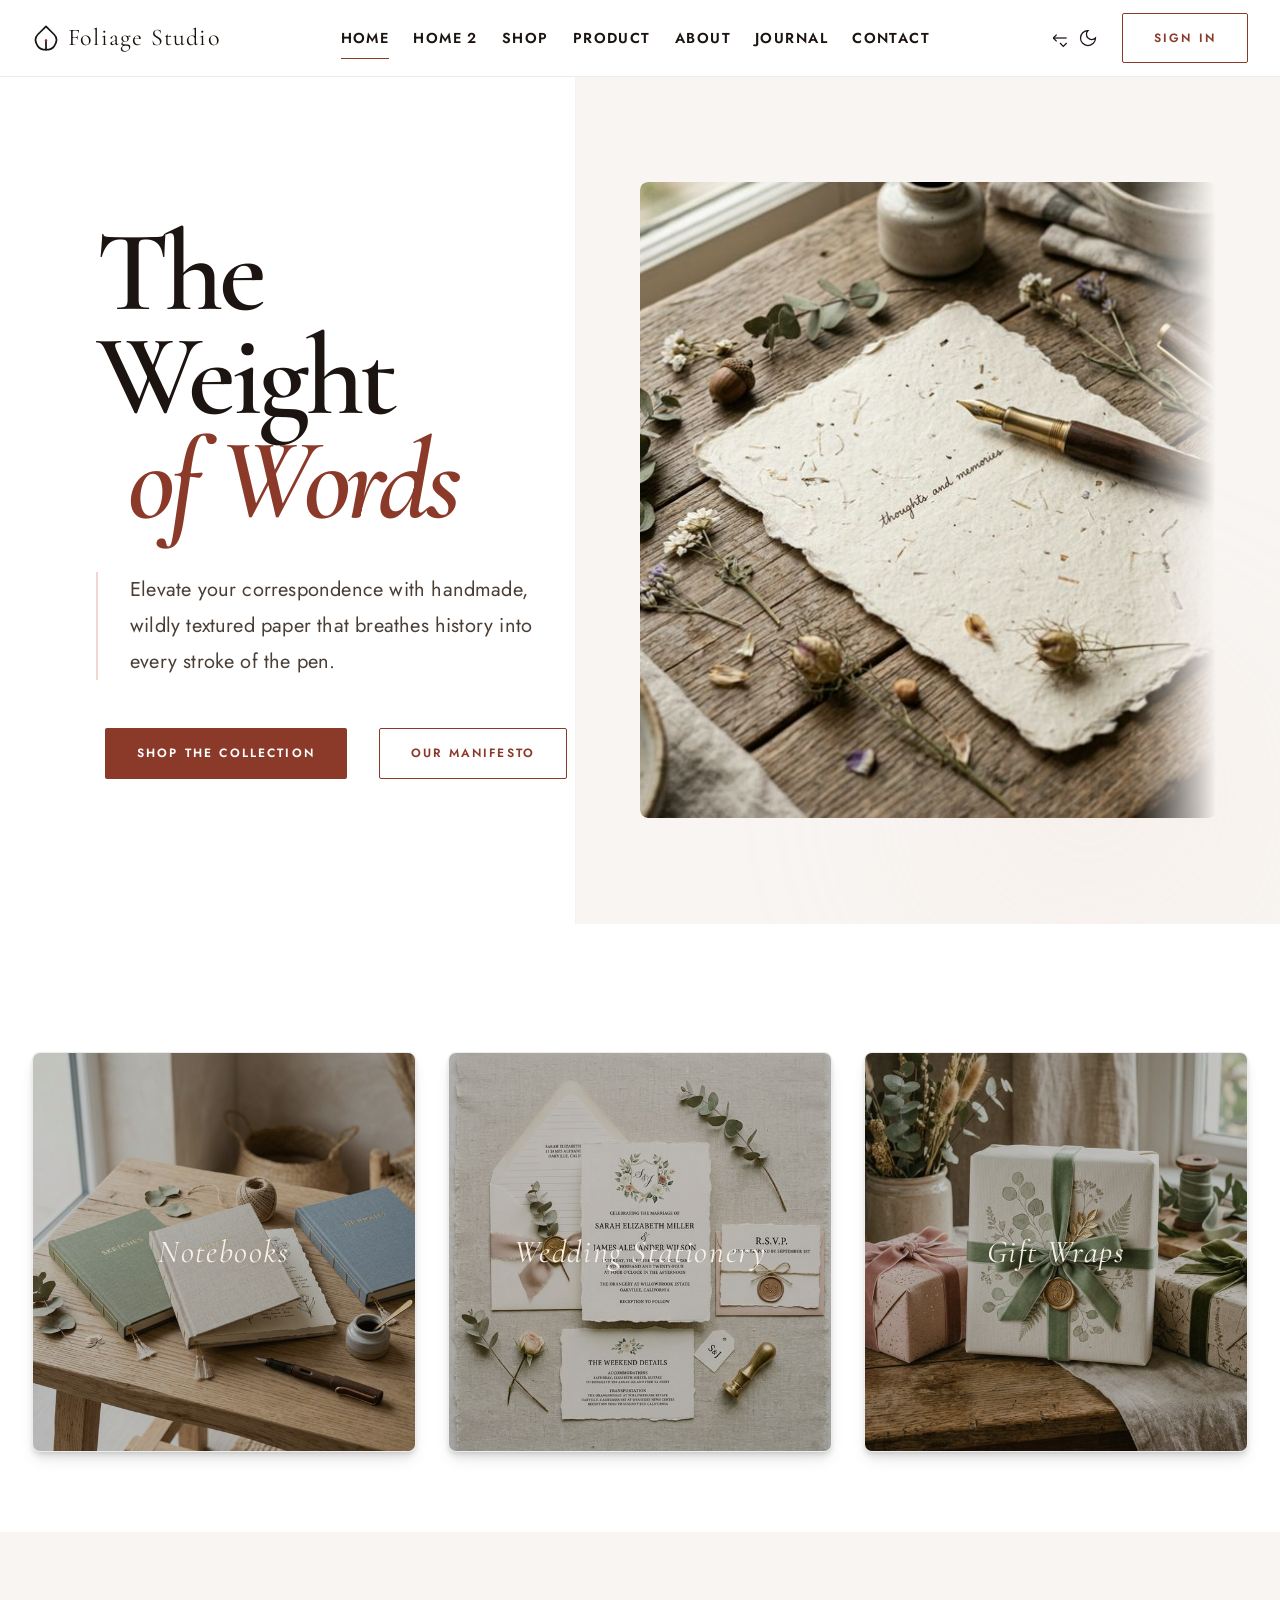
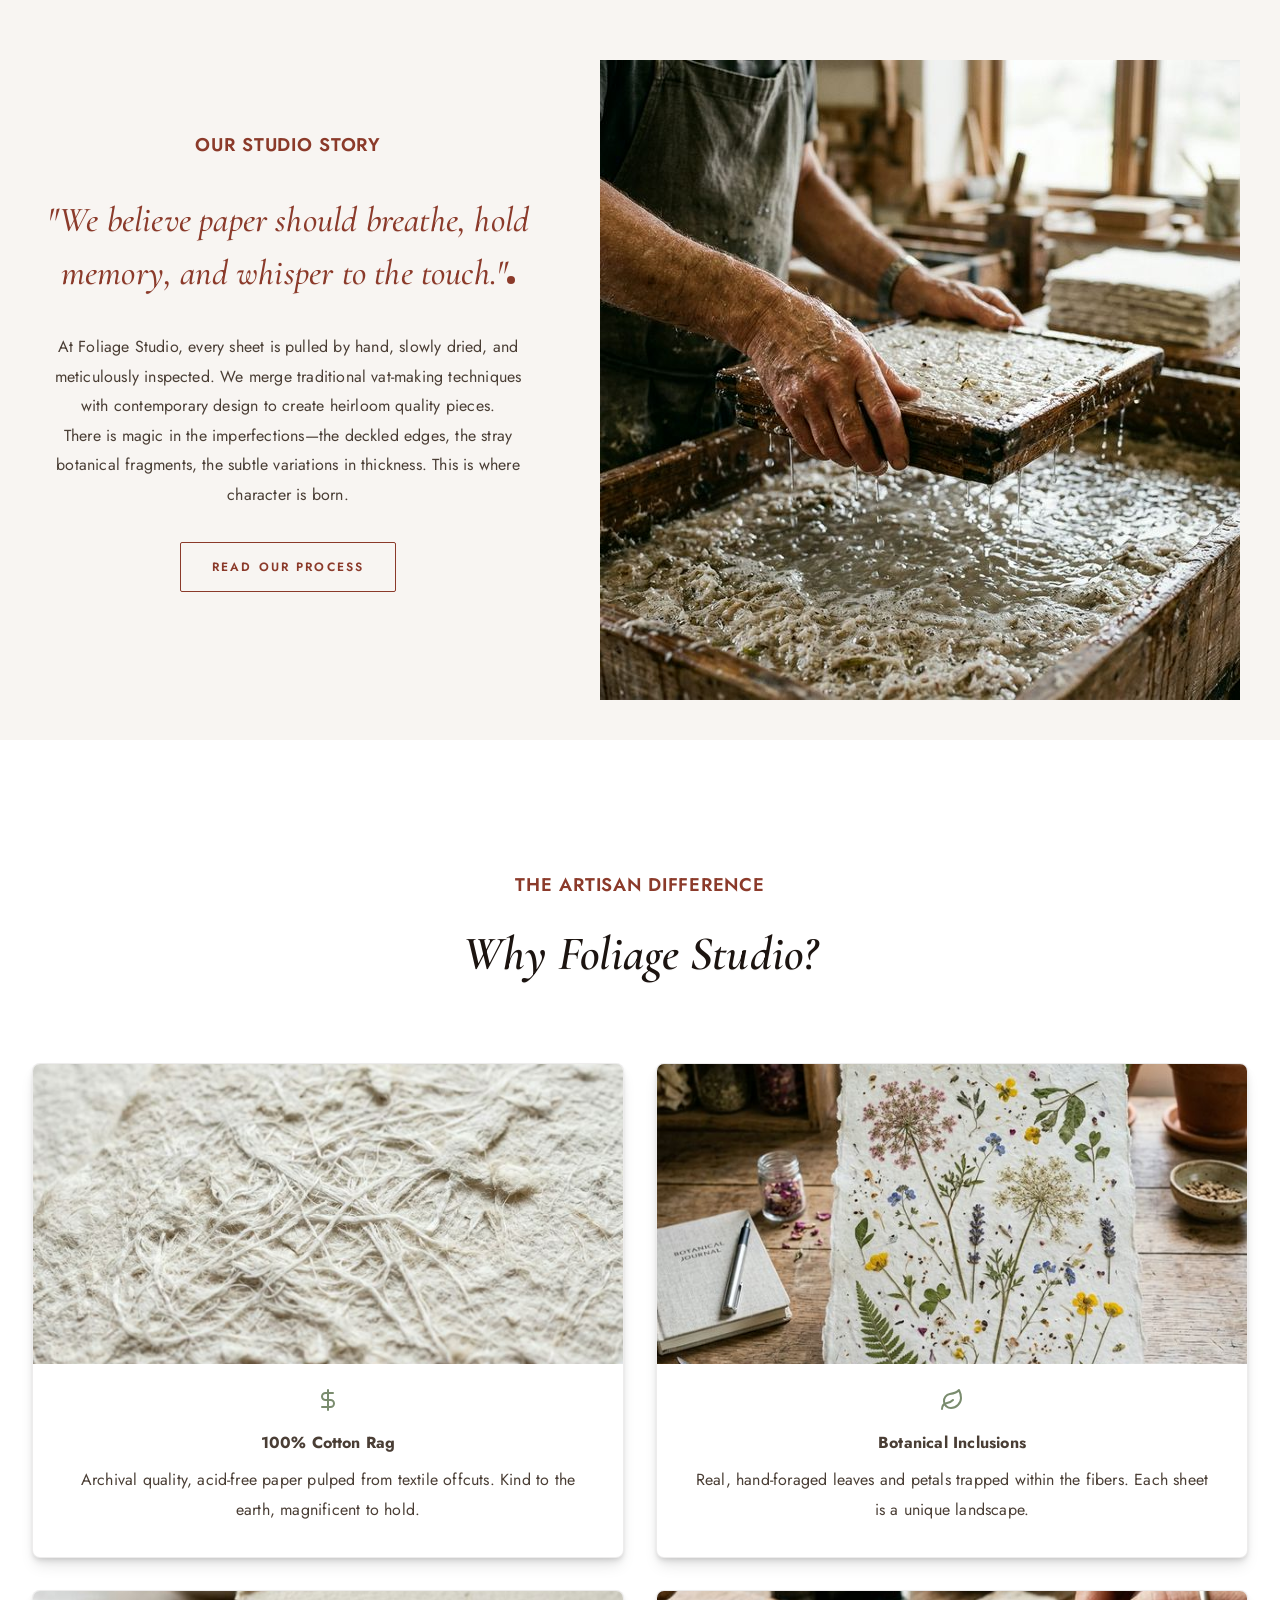
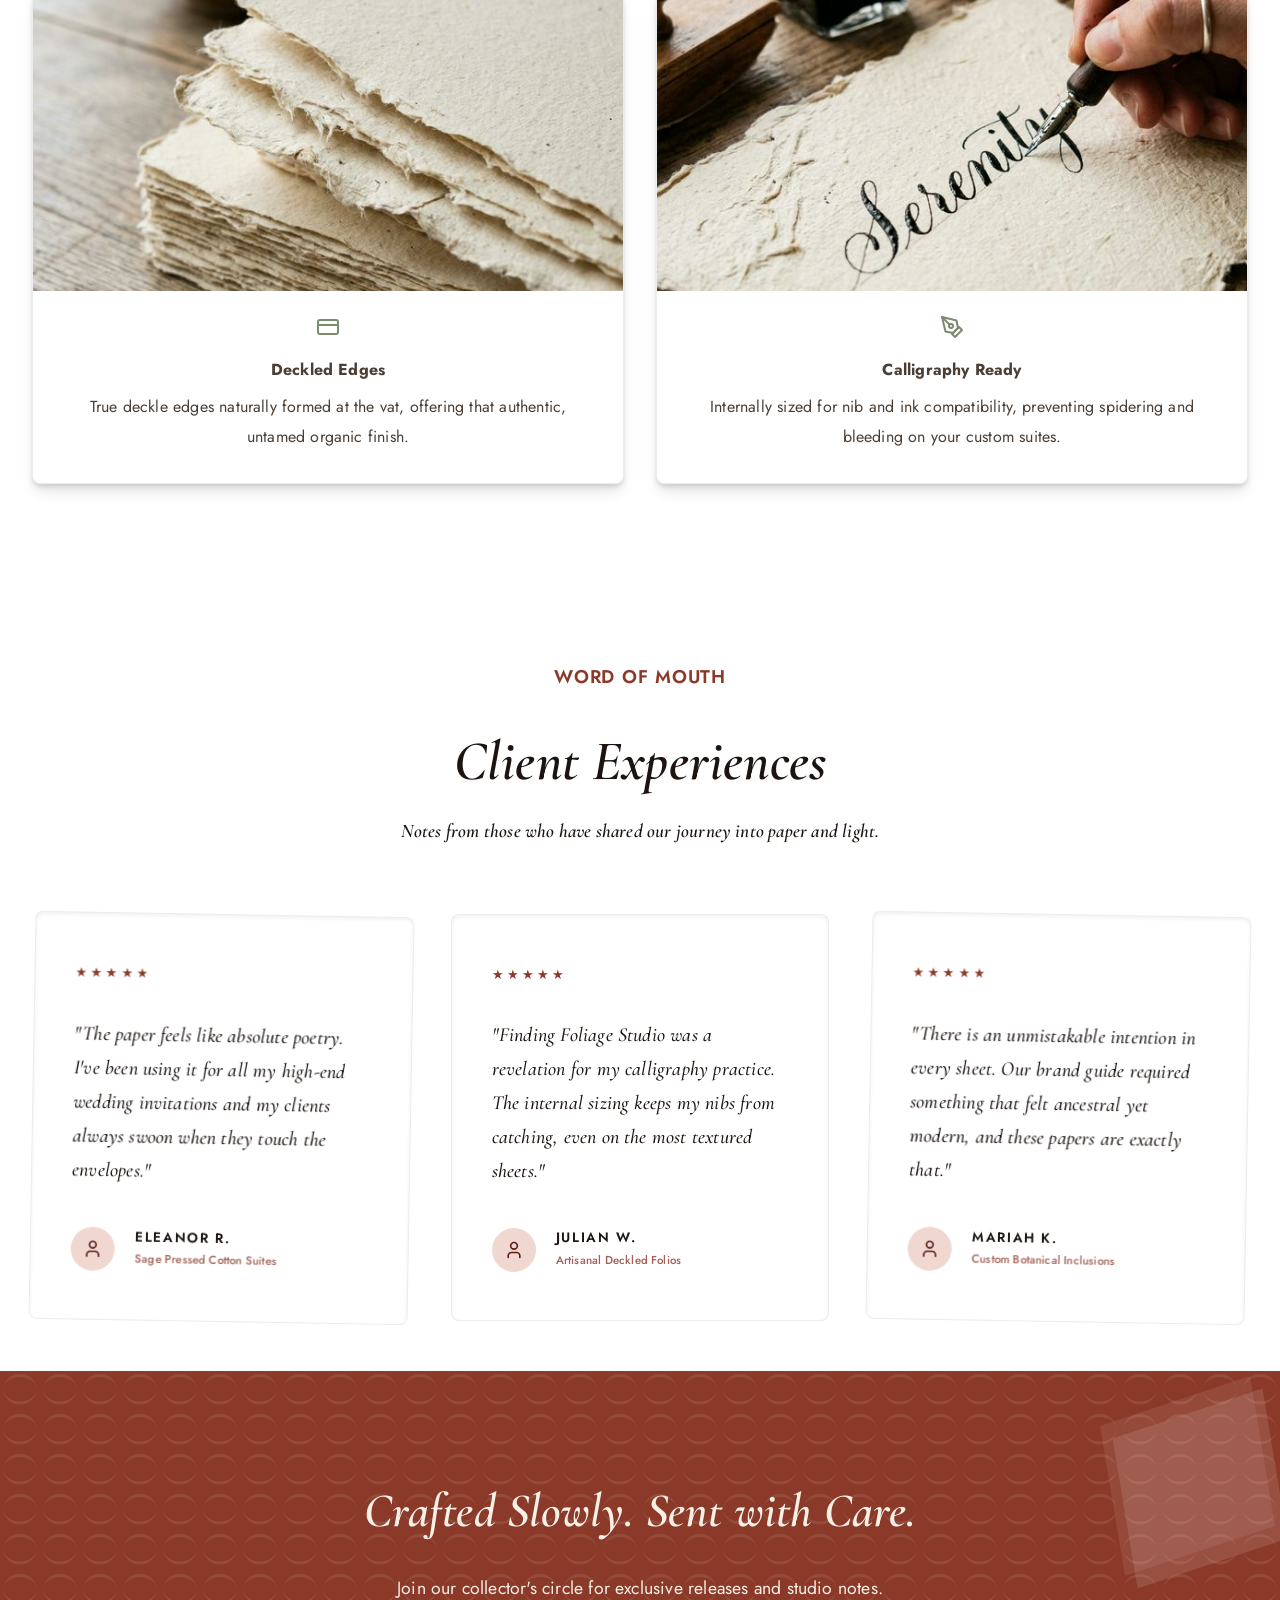
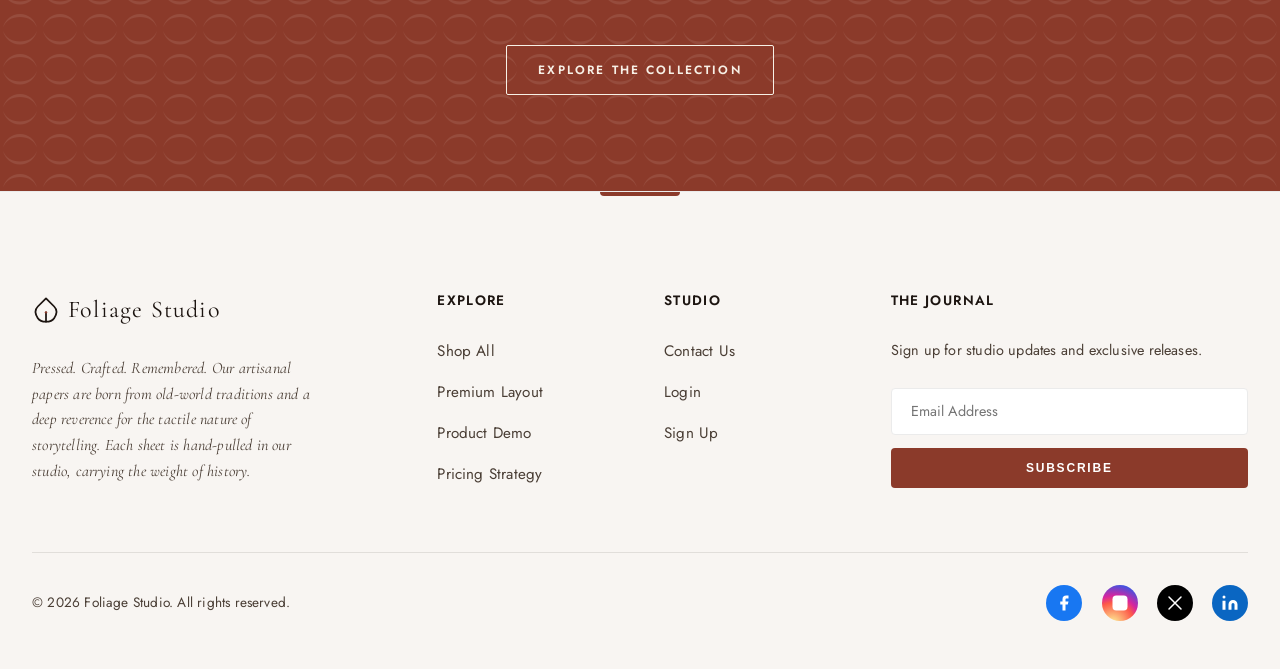
==== commit b31c178a: "Add files via upload Client Commit" ====
--- a/index.html
+++ b/index.html
@@ -7,7 +7,7 @@
     <title>Foliage Studio | Handmade Paper & Stationery</title>
     <link rel="icon" type="image/svg+xml" href="assets/images/favicon.svg">
     <meta name="description"
-        content="Pressed. Crafted. Remembered. Discover artisanal, tactile handmade paper and stationery.">
+        content="Pressed. Crafted. Remembered. Discover artisanal, tactile handmade paper and stationery born from old-world traditions.">
 
     <!-- Google Fonts -->
     <link rel="preconnect" href="https://fonts.googleapis.com">
@@ -38,9 +38,10 @@
     <!-- Global Header -->
     <header class="site-header">
         <a href="index.html" class="brand-logo">
-            <svg xmlns="http://www.w3.org/2000/svg" viewBox="0 0 24 24">
-                <path d="M12 2C8 6 4 12 8 18c2.5 3.5 6.5 4 8 0 4-10-4-16-4-16z" />
-                <circle cx="16" cy="7" r="1.5" class="brand-dot" />
+            <svg xmlns="http://www.w3.org/2000/svg" viewBox="0 0 24 24" fill="none" stroke="currentColor" stroke-width="1.5" stroke-linecap="round" stroke-linejoin="round">
+                <path d="M12 2L19 9C22 12 21 16 19 19C17 22 13 22 12 22C11 22 7 22 5 19C3 16 2 12 5 9L12 2Z" />
+                <path d="M12 22V14" />
+                <circle cx="12" cy="14" r="1" class="brand-dot" />
             </svg>
             Foliage Studio
         </a>
@@ -98,197 +99,218 @@
         <!-- SECTION 1: HERO (NEW UNIQUE DESIGN) -->
         <style>
             .new-hero {
-                min-height: 90vh;
+                height: calc(100vh - 52px);
+                min-height: 500px;
                 display: flex;
                 align-items: center;
                 position: relative;
-                padding: 6rem 2rem;
+                padding: 0;
                 overflow: hidden;
                 background-color: var(--bg-surface);
+            }
+
+            .hero-bg-accent {
+                position: absolute;
+                top: 0;
+                left: 0;
+                width: 45%;
+                height: 100%;
+                background-color: var(--bg-card);
+                border-right: 1px solid rgba(28, 20, 16, 0.05);
+                z-index: 1;
             }
 
             .new-hero-grid {
                 display: grid;
                 grid-template-columns: 1fr 1fr;
-                gap: 4rem;
-                max-width: 1300px;
-                margin: 0 auto;
+                gap: 0;
+                width: 100%;
+                height: 100%;
+                max-width: 100%;
+                margin: 0;
                 align-items: center;
                 position: relative;
                 z-index: 5;
             }
 
-            @media (max-width: 900px) {
-                .new-hero-grid {
-                    grid-template-columns: 1fr;
-                    text-align: center;
-                }
+            @media (max-width: 1024px) {
+                .new-hero { height: auto; padding: 4rem 0; }
+                .new-hero-grid { grid-template-columns: 1fr; }
+                .hero-bg-accent { display: none; }
+            }
+
+            .hero-text-content {
+                padding: 0 10% 0 15%;
+                z-index: 10;
             }
 
             .hero-text-content h1 {
-                font-size: clamp(3rem, 7vw, 5.5rem);
-                line-height: 1.1;
+                font-size: clamp(4rem, 9vw, 8rem);
+                line-height: 0.9;
                 color: var(--text-ink);
-                margin-bottom: 2rem;
-                font-style: normal;
+                margin-bottom: 2.5rem;
+                font-weight: 600;
+                letter-spacing: -0.04em;
+                position: relative;
+            }
+
+            .hero-text-content h1 span {
+                display: block;
+            }
+
+            .hero-text-content h1 .accent-word {
+                color: var(--color-primary);
+                font-style: italic;
+                font-family: var(--font-display);
+                margin-left: 2rem;
             }
 
             .hero-text-content p {
                 font-size: 1.25rem;
                 color: var(--text-muted);
-                max-width: 500px;
+                max-width: 450px;
                 margin-bottom: 3rem;
-            }
-
-            @media (max-width: 900px) {
-                .hero-text-content p {
-                    margin-left: auto;
-                    margin-right: auto;
-                }
-
-                .hero-ctas {
-                    justify-content: center !important;
-                }
-            }
-
-            @media (max-width: 600px) {
-                .hero-images-wrapper {
-                    height: 320px;
-                    margin: 3rem auto 0;
-                    width: 90%;
-                }
-
-                .hero-img-single {
-                    width: 100%;
-                    height: 100%;
-                    left: 0;
-                    right: 0;
-                    top: 0;
-                    transform: none;
-                    margin: 0 auto;
-                }
-
-                @keyframes floatHeroImage {
-
-                    0%,
-                    100% {
-                        transform: translateY(0) rotate(-1deg);
-                    }
-
-                    50% {
-                        transform: translateY(-10px) rotate(1deg);
-                    }
-                }
-            }
-
-
-            .hero-images-wrapper {
+                line-height: 1.8;
+                border-left: 2px solid var(--color-primary-light);
+                padding-left: 2rem;
+            }
+
+            .hero-images-container {
                 position: relative;
-                height: 600px;
-            }
-
-            .hero-img-single {
-                position: absolute;
-                width: 90%;
-                height: 90%;
-                right: 0;
-                top: 50%;
-                transform: translateY(-50%);
-                object-fit: cover;
-                border-radius: var(--radius-lg);
-                box-shadow: 0 30px 60px rgba(0, 0, 0, 0.15);
-                animation: floatHeroImage 8s ease-in-out infinite;
-                z-index: 2;
-            }
-
-            @keyframes floatHeroImage {
-                0% {
-                    transform: translateY(-50%) rotate(-1deg);
-                }
-
-                50% {
-                    transform: translateY(-52%) rotate(1deg);
-                }
-
-                100% {
-                    transform: translateY(-50%) rotate(-1deg);
-                }
-            }
-
-            .sweep-in {
-                clip-path: polygon(0 0, 0 0, 0 100%, 0 100%);
-                animation: sweepInText 1.5s cubic-bezier(0.2, 0.8, 0.2, 1) forwards;
-            }
-
-            @keyframes sweepInText {
-                to {
-                    clip-path: polygon(0 0, 100% 0, 100% 100%, 0 100%);
-                }
-            }
-
-            .fade-up-delay {
-                opacity: 0;
-                transform: translateY(30px);
-                animation: fadeUpItem 1s cubic-bezier(0.2, 0.8, 0.2, 1) forwards;
-                animation-delay: 0.8s;
-            }
-
-            .fade-up-delay-2 {
-                opacity: 0;
-                transform: translateY(30px);
-                animation: fadeUpItem 1s cubic-bezier(0.2, 0.8, 0.2, 1) forwards;
-                animation-delay: 1.1s;
-            }
-
-            @keyframes fadeUpItem {
-                to {
-                    opacity: 1;
-                    transform: translateY(0);
-                }
-            }
-
-            .hero-blur-blob {
-                position: absolute;
-                width: 600px;
-                height: 600px;
-                background: radial-gradient(circle, var(--color-primary-light) 0%, transparent 70%);
-                top: -200px;
-                right: -200px;
-                opacity: 0.5;
-                pointer-events: none;
-                z-index: 1;
-            }
-
-            [data-theme="dark"] .new-hero {
-                background-color: var(--bg-dark-surface);
-            }
-
-
-
-            .about-img-single {
+                height: 100%;
+                display: flex;
+                align-items: center;
+                padding-right: 10%;
+            }
+
+            .hero-img-stack {
+                position: relative;
+                width: 100%;
+                height: 75%;
+            }
+
+            .hero-img-main {
                 width: 100%;
                 height: 100%;
                 object-fit: cover;
                 border-radius: var(--radius-lg);
                 box-shadow: var(--shadow-lift);
-            }
-        </style>
-
-        <section class="new-hero paper-texture">
-            <div class="hero-blur-blob"></div>
+                mask-image: linear-gradient(to right, black 85%, transparent);
+            }
+
+            .hero-floating-card {
+                position: absolute;
+                bottom: -5%;
+                left: -15%;
+                background: var(--bg-primary);
+                padding: 2.5rem;
+                border-radius: var(--radius-md);
+                box-shadow: var(--shadow-float);
+                z-index: 20;
+                max-width: 280px;
+                border-left: 4px solid var(--color-primary);
+                animation: floatUp 6s ease-in-out infinite;
+            }
+
+            @keyframes floatUp {
+                0%, 100% { transform: translateY(0); }
+                50% { transform: translateY(-15px); }
+            }
+
+            .hero-floating-card h4 {
+                font-family: var(--font-mono);
+                font-size: 0.75rem;
+                text-transform: uppercase;
+                letter-spacing: 0.2em;
+                color: var(--color-primary);
+                margin-bottom: 0.5rem;
+            }
+
+            .hero-floating-card p {
+                margin: 0;
+                font-size: 0.9rem;
+                line-height: 1.5;
+                font-style: italic;
+                color: var(--text-ink);
+            }
+
+            .hero-glow {
+                position: absolute;
+                width: 50%;
+                height: 50%;
+                background: radial-gradient(circle, var(--color-primary-light) 0%, transparent 70%);
+                bottom: -10%;
+                right: -10%;
+                opacity: 0.2;
+                filter: blur(80px);
+                z-index: 0;
+            }
+
+            .hero-ctas {
+                display: flex;
+                gap: 2rem;
+                align-items: center;
+            }
+
+            @media (max-width: 1024px) {
+                .new-hero { height: auto; min-height: calc(100vh - 52px); padding: 6rem 0 4rem; }
+                .new-hero-grid { grid-template-columns: 1fr; width: 100%; max-width: 100%; }
+                .hero-bg-accent { display: none; }
+                .hero-text-content { padding: 0 2rem; }
+                .hero-images-container { padding-right: 0; margin-top: 3rem; }
+            }
+
+            @media (max-width: 768px) {
+                .hero-text-content { padding: 0 1.5rem; text-align: center; }
+                .hero-text-content h1 { font-size: clamp(3rem, 12vw, 4.5rem); margin-bottom: 2rem; line-height: 1.1; }
+                .hero-text-content h1 .accent-word { margin-left: 0; display: block; }
+                .hero-text-content p { margin: 0 auto 3rem; border-left: none; border-top: 2px solid var(--color-primary-light); padding: 1.5rem 0 0 0; }
+                .hero-ctas { justify-content: center; gap: 1rem; }
+                .hero-images-container { height: auto; min-height: 300px; margin-top: 4rem; }
+                .hero-img-stack { height: 100%; width: 100%; }
+            }
+
+            @media (max-width: 768px) {
+                #home-studio-story .about-split {
+                    width: 100%;
+                }
+
+                #home-studio-story .about-split > * {
+                    min-width: 0;
+                }
+
+                #home-studio-story .about-images .about-img-single {
+                    display: block;
+                    width: 100%;
+                    max-width: 100%;
+                    height: auto;
+                }
+            }
+        </style>
+
+        <section class="new-hero">
+            <div class="hero-bg-accent"></div>
+            <div class="hero-glow"></div>
+            
             <div class="new-hero-grid">
                 <div class="hero-text-content">
-                    <h1 class="sweep-in">The Weight<br>of Words</h1>
+                    <h1 class="sweep-in">
+                        <span>The Weight</span>
+                        <span class="accent-word">of Words</span>
+                    </h1>
                     <p class="fade-up-delay">Elevate your correspondence with handmade, wildly textured paper that
                         breathes history into every stroke of the pen.</p>
-                    <div class="hero-ctas fade-up-delay-2" style="justify-content: flex-start;">
+                    <div class="hero-ctas fade-up-delay-2">
                         <a href="shop.html" class="btn-primary">Shop The Collection</a>
                         <a href="about.html" class="btn-secondary">Our Manifesto</a>
                     </div>
                 </div>
-                <div class="hero-images-wrapper">
-                    <img class="hero-img-single sweep-in" src="assets/images/handmade_paper_hero.png"
-                        alt="Handmade paper and fine stationery">
+
+                <div class="hero-images-container">
+                    <div class="hero-img-stack">
+                        <img src="assets/images/handmade_paper_hero.png" alt="Handmade Paper" class="hero-img-main">
+                        
+                    </div>
                 </div>
             </div>
         </section>
@@ -329,7 +351,7 @@
         </section>
 
         <!-- SECTION 3: ABOUT / STUDIO STORY (Overlaps Shop -40px, z-index 3) -->
-        <section class="section-overlap z-3 paper-texture" style="background:var(--bg-surface);">
+        <section id="home-studio-story" class="section-overlap z-3 paper-texture" style="background:var(--bg-surface);">
             <div class="section-divider-top divider-bg-surface">
                 <svg viewBox="0 0 1200 120" preserveAspectRatio="none">
                     <path
@@ -437,16 +459,55 @@
         </section>
 
         <!-- SECTION 5: TESTIMONIALS -->
-        <section class="section-overlap z-1 testimonials-section" style="background:var(--bg-card); padding-top:4rem;">
+        <section class="section-overlap z-1 testimonials-section" style="background:var(--bg-card); padding-top:6rem;">
             <div class="stagger-container">
-                <h3 class="stagger-item">Word of Mouth</h3>
-                <div class="testimonial-stack">
+                <div style="max-width: 600px; margin: 0 auto 4rem;">
+                    <h3 class="stagger-item">Word of Mouth</h3>
+                    <h2 class="stagger-item" style="font-size: clamp(2rem, 5vw, 3.5rem); margin-top: 1rem;">Client Experiences</h2>
+                    <p class="stagger-item" style="color: var(--text-ink); font-family: var(--font-display); font-style: italic; font-size: 1.2rem; font-weight: 600;">Notes from those who have shared our journey into paper and light.</p>
+                </div>
+                
+                <div class="testimonial-grid stagger-container">
+                    <div class="testimonial-card stagger-item alternate">
+                        <div class="testimonial-stars">★★★★★</div>
+                        <p class="testimonial-text">"The paper feels like absolute poetry. I've been using it for all my high-end wedding invitations and my clients always swoon when they touch the envelopes."</p>
+                        <div class="testimonial-meta">
+                            <div class="author-init">
+                                <svg xmlns="http://www.w3.org/2000/svg" width="20" height="20" viewBox="0 0 24 24" fill="none" stroke="currentColor" stroke-width="2" stroke-linecap="round" stroke-linejoin="round"><path d="M19 21v-2a4 4 0 0 0-4-4H9a4 4 0 0 0-4 4v2"/><circle cx="12" cy="7" r="4"/></svg>
+                            </div>
+                            <div class="author-info">
+                                <p class="testimonial-author">Eleanor R.</p>
+                                <p class="testimonial-product">Sage Pressed Cotton Suites</p>
+                            </div>
+                        </div>
+                    </div>
+
                     <div class="testimonial-card stagger-item">
-                        <span class="quote-mark">“</span>
-                        <p class="testimonial-text">"The paper feels like absolute poetry. I've been using it for all my
-                            high-end wedding invitations and my clients always swoon when they touch the envelopes."</p>
-                        <p class="testimonial-author">Eleanor R.</p>
-                        <p class="testimonial-product">Purchased: Sage Pressed Cotton Suites</p>
+                        <div class="testimonial-stars">★★★★★</div>
+                        <p class="testimonial-text">"Finding Foliage Studio was a revelation for my calligraphy practice. The internal sizing keeps my nibs from catching, even on the most textured sheets."</p>
+                        <div class="testimonial-meta">
+                            <div class="author-init">
+                                <svg xmlns="http://www.w3.org/2000/svg" width="20" height="20" viewBox="0 0 24 24" fill="none" stroke="currentColor" stroke-width="2" stroke-linecap="round" stroke-linejoin="round"><path d="M19 21v-2a4 4 0 0 0-4-4H9a4 4 0 0 0-4 4v2"/><circle cx="12" cy="7" r="4"/></svg>
+                            </div>
+                            <div class="author-info">
+                                <p class="testimonial-author">Julian W.</p>
+                                <p class="testimonial-product">Artisanal Deckled Folios</p>
+                            </div>
+                        </div>
+                    </div>
+
+                    <div class="testimonial-card stagger-item alternate">
+                        <div class="testimonial-stars">★★★★★</div>
+                        <p class="testimonial-text">"There is an unmistakable intention in every sheet. Our brand guide required something that felt ancestral yet modern, and these papers are exactly that."</p>
+                        <div class="testimonial-meta">
+                            <div class="author-init">
+                                <svg xmlns="http://www.w3.org/2000/svg" width="20" height="20" viewBox="0 0 24 24" fill="none" stroke="currentColor" stroke-width="2" stroke-linecap="round" stroke-linejoin="round"><path d="M19 21v-2a4 4 0 0 0-4-4H9a4 4 0 0 0-4 4v2"/><circle cx="12" cy="7" r="4"/></svg>
+                            </div>
+                            <div class="author-info">
+                                <p class="testimonial-author">Mariah K.</p>
+                                <p class="testimonial-product">Custom Botanical Inclusions</p>
+                            </div>
+                        </div>
                     </div>
                 </div>
             </div>
@@ -474,13 +535,14 @@
         <div class="footer-grid">
             <div class="footer-brand">
                 <div class="brand-logo">
-                    <svg xmlns="http://www.w3.org/2000/svg" viewBox="0 0 24 24">
-                        <path d="M12 2C8 6 4 12 8 18c2.5 3.5 6.5 4 8 0 4-10-4-16-4-16z" />
-                        <circle cx="16" cy="7" r="1.5" class="brand-dot" />
-                    </svg>
+                    <svg xmlns="http://www.w3.org/2000/svg" viewBox="0 0 24 24" fill="none" stroke="currentColor" stroke-width="1.5" stroke-linecap="round" stroke-linejoin="round">
+                <path d="M12 2L19 9C22 12 21 16 19 19C17 22 13 22 12 22C11 22 7 22 5 19C3 16 2 12 5 9L12 2Z" />
+                <path d="M12 22V14" />
+                <circle cx="12" cy="14" r="1" class="brand-dot" />
+            </svg>
                     Foliage Studio
                 </div>
-                <p>Pressed. Crafted. Remembered.</p>
+                <p>Pressed. Crafted. Remembered. Our artisanal papers are born from old-world traditions and a deep reverence for the tactile nature of storytelling. Each sheet is hand-pulled in our studio, carrying the weight of history.</p>
             </div>
 
             <div>
@@ -504,10 +566,9 @@
 
             <div>
                 <h3 class="footer-title">The Journal</h3>
-                <p style="font-size:0.9rem; margin-bottom: 0.5rem;">Sign up for studio updates and exclusive releases.
-                </p>
+                <p style="font-size:0.9rem; margin-bottom: 0.5rem;">Sign up for studio updates and exclusive releases.</p>
                 <form class="newsletter-form" onsubmit="event.preventDefault()">
-                    <input type="email" placeholder="Email Address" class="newsletter-input" required>
+                    <input type="email" placeholder="Email Address" class="newsletter-input" required aria-label="Email Address">
                     <button type="submit" class="newsletter-btn">Subscribe</button>
                 </form>
             </div>
@@ -553,4 +614,4 @@
     </button>
 </body>
 
-</html>+</html>
--- a/assets/css/styles.css
+++ b/assets/css/styles.css
@@ -18,21 +18,21 @@
     --color-secondary-dark: #2C3826;
 
     /* Backgrounds — Light Mode */
-    --bg-primary: #F7F0E6;
-    --bg-surface: #EDE4D4;
-    --bg-card: #FDFAF5;
-    --bg-deep: #D4BC9A;
+    --bg-primary: #FFFFFF;
+    --bg-surface: #F8F5F2;
+    --bg-card: #FFFFFF;
+    --bg-deep: #EBEBEB;
 
     /* Backgrounds — Dark Mode */
-    --bg-dark: #1C1410;
-    --bg-dark-surface: #2E241C;
-    --bg-dark-card: #3D3028;
+    --bg-dark: #000000;
+    --bg-dark-surface: #12100E;
+    --bg-dark-card: #1C1612;
 
     /* Text */
     --text-ink: #1C1410;
     --text-muted: #4A3E35;
     --text-faint: #8C7D72;
-    --text-invert: #F7F0E6;
+    --text-invert: #FFFFFF;
 
     /* Status — ONLY for indicators/metrics */
     --status-success: #3B6018;
@@ -48,27 +48,31 @@
     --radius-lg: 8px;
     --radius-xl: 16px;
 
-    /* Anti-Gravity Shadows */
-    --shadow-float: 0 8px 32px rgba(28, 20, 16, 0.10), 0 2px 8px rgba(28, 20, 16, 0.06);
-    --shadow-lift: 0 20px 60px rgba(28, 20, 16, 0.14), 0 4px 16px rgba(28, 20, 16, 0.08);
-    --shadow-press: 0 2px 8px rgba(28, 20, 16, 0.12);
+    /* Anti-Gravity Shadows — Layered for realism */
+    --shadow-float: 0 4px 6px -1px rgba(0, 0, 0, 0.1), 0 2px 4px -1px rgba(0, 0, 0, 0.06), 0 10px 15px -3px rgba(0, 0, 0, 0.1);
+    --shadow-lift: 0 20px 25px -5px rgba(0, 0, 0, 0.1), 0 10px 10px -5px rgba(0, 0, 0, 0.04), 0 0 0 1px rgba(0, 0, 0, 0.05);
+    --shadow-press: inset 0 2px 4px 0 rgba(0, 0, 0, 0.06);
 
     /* Typography */
     --font-display: 'Cormorant Garamond', Georgia, serif;
     --font-body: 'Jost', 'Helvetica Neue', sans-serif;
     --font-mono: 'Courier New', monospace;
 
+    /* Modern Texture Utilities */
+    --dot-bg: radial-gradient(rgba(28, 20, 16, 0.05) 1px, transparent 0);
+    --dot-size: 24px;
+
     /* Header Variable for easy JS toggles */
-    --bg-primary-rgb: 247, 240, 230;
+    --bg-primary-rgb: 255, 255, 255;
 }
 
 [data-theme="dark"] {
-    --bg-primary: #1C1410;
-    --bg-surface: #2E241C;
-    --bg-card: #3D3028;
-    --bg-deep: #4D3C30;
-
-    --text-ink: #F7F0E6;
+    --bg-primary: #000000;
+    --bg-surface: #12100E;
+    --bg-card: #1C1612;
+    --bg-deep: #2A1F18;
+
+    --text-ink: #FFFFFF;
     --text-muted: #C4B09A;
     --text-faint: #8C7D72;
 
@@ -78,7 +82,12 @@
     --color-secondary: #9AAE8C;
     --color-secondary-light: #2C3826;
 
-    --bg-primary-rgb: 28, 20, 16;
+    --bg-primary-rgb: 0, 0, 0;
+
+    --dot-bg: radial-gradient(rgba(247, 240, 230, 0.03) 1px, transparent 0);
+
+    --shadow-float: 0 10px 30px rgba(0, 0, 0, 0.5);
+    --shadow-lift: 0 20px 50px rgba(0, 0, 0, 0.7);
 }
 
 /* Base Styles */
@@ -88,37 +97,48 @@
     padding: 0;
 }
 
+html,
 body {
+    width: 100%;
+    margin: 0;
+    padding: 0;
+    overflow-x: hidden;
+    position: relative;
     background-color: var(--bg-primary);
     color: var(--text-muted);
     font-family: var(--font-body);
-    font-weight: 300;
+    font-weight: 400;
     font-size: 1rem;
     line-height: 1.85;
+    letter-spacing: 0.012em;
     transition: background-color 0.4s ease, color 0.4s ease;
-    overflow-x: hidden;
+    -webkit-font-smoothing: antialiased;
+    -moz-osx-font-smoothing: grayscale;
+    text-rendering: optimizeLegibility;
+    padding-top: 38px; /* Height of the fixed header */
 }
 
 /* Typography Rules */
 h1 {
     font-family: var(--font-display);
-    font-weight: 300;
+    font-weight: 600;
     font-size: clamp(2.5rem, 6vw, 4.5rem);
-    letter-spacing: -0.01em;
+    letter-spacing: -0.015em;
     color: var(--text-ink);
 }
 
 h2 {
     font-family: var(--font-display);
-    font-weight: 400;
+    font-weight: 600;
     font-size: clamp(1.8rem, 4vw, 3rem);
     font-style: italic;
     color: var(--text-ink);
+    text-shadow: 0 1px 1px rgba(0,0,0,0.03);
 }
 
 h3 {
     font-family: var(--font-body);
-    font-weight: 500;
+    font-weight: 600;
     font-size: 1.15rem;
     letter-spacing: 0.04em;
     text-transform: uppercase;
@@ -309,6 +329,16 @@
 .section-overlap {
     position: relative;
     padding: 8rem 2rem 5rem 2rem;
+    background-image: var(--dot-bg);
+    background-size: var(--dot-size) var(--dot-size);
+    overflow: hidden;
+}
+
+@media (max-width: 1024px) {
+    .section-overlap {
+        padding: 6rem 1.5rem 4rem 1.5rem;
+        margin-top: 0 !important;
+    }
 }
 
 /* The actual overlap margins, z-indexes applied directly */
@@ -362,14 +392,16 @@
 
 /* HEADER / NAV */
 .site-header {
-    position: sticky;
+    position: fixed;
     top: 0;
+    left: 0;
+    width: 100%;
     backdrop-filter: blur(12px) saturate(1.5);
     -webkit-backdrop-filter: blur(12px) saturate(1.5);
     background: rgba(var(--bg-primary-rgb), 0.88);
     border-bottom: 0.5px solid var(--bg-deep);
     z-index: 1000;
-    padding: 1rem 2rem;
+    padding: 0.8rem 2rem;
     display: flex;
     align-items: center;
     justify-content: space-between;
@@ -412,7 +444,7 @@
 .nav-links a {
     font-family: var(--font-body);
     font-size: 0.9rem;
-    font-weight: 500;
+    font-weight: 600;
     color: var(--text-ink);
     text-transform: uppercase;
     letter-spacing: 0.1em;
@@ -636,7 +668,7 @@
 /* HERO SECTION */
 .section-hero {
     position: relative;
-    min-height: 95vh;
+    min-height: calc(100vh - 52px);
     display: flex;
     align-items: center;
     justify-content: center;
@@ -685,7 +717,7 @@
     font-size: clamp(1.2rem, 2.5vw, 1.8rem);
     font-style: italic;
     margin-bottom: 2.5rem;
-    font-weight: 300;
+    font-weight: 400;
 }
 
 .hero-ctas {
@@ -824,11 +856,12 @@
 
 .pull-quote {
     font-family: var(--font-display);
+    font-weight: 500;
     font-size: clamp(1.5rem, 3vw, 2.2rem);
     font-style: italic;
     color: var(--color-primary);
     margin: 2rem 0;
-    line-height: 1.4;
+    line-height: 1.5;
     position: relative;
 }
 
@@ -870,18 +903,43 @@
     z-index: 2;
 }
 
-@media (max-width: 900px) {
+@media (max-width: 768px) {
     .about-split {
         grid-template-columns: 1fr;
-        gap: 3rem;
+        gap: 2.5rem;
+        text-align: center;
+        padding: 0 1rem;
     }
 
     .about-text {
-        padding-right: 0;
+        padding: 0;
+        display: flex;
+        flex-direction: column;
+        align-items: center;
+        margin-bottom: 2.5rem;
+    }
+
+    .about-text h3,
+    .about-text h2,
+    .about-text p {
+        text-align: center;
+        width: 100%;
+    }
+
+    .pull-quote {
+        margin: 1.25rem 0;
+        font-size: clamp(1.4rem, 8vw, 1.8rem);
+        line-height: 1.4;
+    }
+
+    .about-text p {
+        font-size: 0.95rem;
+        line-height: 1.7;
     }
 
     .about-images {
-        height: 450px;
+        height: 320px;
+        order: 1;
     }
 }
 
@@ -895,61 +953,115 @@
     text-align: center;
 }
 
-.testimonial-stack {
-    display: flex;
-    flex-direction: column;
-    gap: 2rem;
-    max-width: 800px;
-    margin: 3rem auto 0;
+.testimonial-grid {
+    display: grid;
+    grid-template-columns: repeat(3, 1fr);
+    gap: 2.5rem;
+    max-width: 1280px;
+    margin: 4rem auto 0;
+}
+
+@media (max-width: 1024px) {
+    .testimonial-grid {
+        grid-template-columns: repeat(2, 1fr);
+    }
+}
+
+@media (max-width: 768px) {
+    .testimonial-grid {
+        grid-template-columns: 1fr;
+    }
 }
 
 .testimonial-card {
     position: relative;
-    padding: 3rem;
+    padding: 3rem 2.5rem;
     background: var(--bg-card);
     border-radius: var(--radius-lg);
     border: 0.5px solid rgba(28, 20, 16, 0.08);
     box-shadow: var(--shadow-press);
-}
-
-.quote-mark {
-    position: absolute;
-    top: -10px;
-    left: 20px;
-    font-family: var(--font-display);
-    font-size: 5rem;
-    color: var(--bg-deep);
-    opacity: 0.3;
-    line-height: 1;
-}
-
-[dir="rtl"] .quote-mark {
-    left: auto;
-    right: 20px;
+    display: flex;
+    flex-direction: column;
+    text-align: left;
+    transition: all 0.4s cubic-bezier(.22, 1, .36, 1);
+}
+
+[dir="rtl"] .testimonial-card {
+    text-align: right;
+}
+
+.testimonial-card:hover {
+    transform: translateY(-8px);
+    box-shadow: var(--shadow-lift);
+}
+
+.testimonial-card.alternate {
+    transform: rotate3d(0, 0, 1, 1deg);
+}
+
+.testimonial-card.alternate:hover {
+    transform: translateY(-8px) rotate3d(0, 0, 1, 0deg);
+}
+
+.testimonial-stars {
+    color: var(--color-primary);
+    font-size: 0.8rem;
+    letter-spacing: 0.2rem;
+    margin-bottom: 2rem;
 }
 
 .testimonial-text {
     font-family: var(--font-display);
+    font-weight: 500;
     font-style: italic;
-    font-size: clamp(1.2rem, 2vw, 1.5rem);
+    font-size: 1.25rem;
     color: var(--text-ink);
-    margin-bottom: 1.5rem;
-    line-height: 1.6;
+    margin-bottom: 2.5rem;
+    line-height: 1.7;
+    flex: 1;
+}
+
+.testimonial-meta {
+    display: flex;
+    align-items: center;
+    gap: 1.25rem;
+    margin-top: auto;
+}
+
+.author-init {
+    width: 44px;
+    height: 44px;
+    border-radius: 50%;
+    background: var(--color-primary-light);
+    color: var(--color-primary-dark);
+    display: flex;
+    align-items: center;
+    justify-content: center;
+    flex-shrink: 0;
+}
+
+[data-theme="dark"] .author-init {
+    background: var(--bg-deep);
+    color: var(--color-primary);
 }
 
 .testimonial-author {
     font-family: var(--font-body);
-    font-weight: 500;
-    font-size: 0.9rem;
+    font-weight: 600;
+    font-size: 0.85rem;
     color: var(--text-ink);
     text-transform: uppercase;
-    letter-spacing: 0.1em;
+    letter-spacing: 0.12em;
+    margin: 0;
+    line-height: 1.2;
 }
 
 .testimonial-product {
-    font-size: 0.8rem;
-    color: var(--text-faint);
-    margin-top: 0.2rem;
+    font-size: 0.72rem;
+    color: var(--color-primary);
+    font-weight: 500;
+    margin: 4px 0 0 0;
+    opacity: 0.8;
 }
 
 /* CTA BANNER */
@@ -1018,11 +1130,23 @@
 .site-footer {
     background-color: var(--bg-surface);
     color: var(--text-muted);
-    padding: 5rem 2rem 2rem;
+    padding: 6rem 2rem 3rem;
     position: relative;
     /* No gap above footer */
     margin-top: 0;
-    border-top: 0.5px solid var(--bg-deep);
+    border-top: 1px solid var(--bg-deep);
+}
+
+.site-footer::before {
+    content: '';
+    position: absolute;
+    top: 0;
+    left: 50%;
+    transform: translateX(-50%);
+    width: 80px;
+    height: 4px;
+    background: var(--color-primary);
+    border-radius: 0 0 4px 4px;
 }
 
 .footer-grid {
@@ -1040,8 +1164,11 @@
 .footer-brand p {
     font-family: var(--font-display);
     font-style: italic;
-    font-size: 1.1rem;
-    color: var(--text-faint);
+    font-size: 1rem;
+    color: var(--text-muted);
+    line-height: 1.6;
+    margin-top: 1.5rem;
+    max-width: 280px;
 }
 
 .footer-title {
@@ -1072,43 +1199,49 @@
 
 .newsletter-form {
     display: flex;
-    margin-top: 1rem;
-    position: relative;
+    flex-direction: column;
+    gap: 0.8rem;
+    margin-top: 1.5rem;
 }
 
 .newsletter-input {
     flex: 1;
-    background: transparent;
-    border: none;
-    border-bottom: 1px solid var(--text-faint);
-    padding: 0.8rem 0;
+    background: var(--bg-primary);
+    border: 1.5px solid var(--bg-deep);
+    padding: 0.8rem 1.2rem;
     color: var(--text-ink);
     font-family: var(--font-body);
-    font-size: 1rem;
+    font-size: 0.9rem;
+    border-radius: var(--radius-md);
     outline: none;
-    transition: border-color 0.3s;
+    transition: all 0.3s cubic-bezier(.22, 1, .36, 1);
 }
 
 .newsletter-input:focus {
-    border-bottom-color: var(--color-primary);
+    border-color: var(--color-primary);
+    background: var(--bg-card);
+    box-shadow: var(--shadow-press);
 }
 
 .newsletter-btn {
-    background: transparent;
+    background: var(--color-primary);
+    color: var(--text-invert);
     border: none;
-    border-bottom: 1px solid var(--text-faint);
-    color: var(--text-ink);
-    cursor: pointer;
-    padding: 0 1rem;
+    padding: 0.8rem 1.5rem;
     text-transform: uppercase;
     font-size: 0.75rem;
     font-weight: 600;
-    letter-spacing: 0.1em;
-    transition: color 0.3s;
+    letter-spacing: 0.15em;
+    border-radius: var(--radius-md);
+    cursor: pointer;
+    transition: all 0.3s;
+    width: 100%;
 }
 
 .newsletter-btn:hover {
-    color: var(--color-primary);
+    background-color: var(--color-primary-mid);
+    transform: translateY(-2px);
+    box-shadow: var(--shadow-float);
 }
 
 .footer-bottom {
@@ -1402,7 +1535,16 @@
 
 .auth-title {
     text-align: center;
+    margin-bottom: 0.5rem;
+}
+
+.auth-subtitle {
+    text-align: center;
     margin-bottom: 2rem;
+    color: var(--text-faint);
+    font-size: 1.1rem;
+    font-family: var(--font-display);
+    font-style: italic;
 }
 
 .auth-sub {
@@ -1603,12 +1745,15 @@
     }
 }
 
+.filter-toggle-btn {
+    display: none;
+}
+
 /* SHOP / PRODUCT GRID */
 .shop-layout {
-    display: flex;
-    max-width: 1300px;
-    margin: 0 auto;
-    gap: 3rem;
+    display: grid;
+    grid-template-columns: 240px 1fr;
+    gap: 4rem;
     align-items: start;
 }
 
@@ -1624,44 +1769,58 @@
     flex: 1;
     display: grid;
     grid-template-columns: repeat(4, 1fr);
-    gap: 2rem;
-}
-
+    gap: 3rem 2rem;
+}
+
+/* PRODUCT CARD */
 .product-card {
-    background: var(--bg-card);
-    border: 0.5px solid rgba(28, 20, 16, 0.08);
-    border-radius: var(--radius-lg);
+    background: var(--bg-primary);
+    border-radius: var(--radius-sm);
     overflow: hidden;
-    position: relative;
-    transition: transform 0.3s cubic-bezier(.22, 1, .36, 1), box-shadow 0.3s;
-    display: flex;
-    flex-direction: column;
+    transition: transform 0.4s cubic-bezier(.22, 1, .36, 1), box-shadow 0.4s ease;
+    border: 1px solid rgba(0,0,0,0.04);
 }
 
 .product-card:hover {
-    transform: translateY(-8px) rotate3d(0.5, 1, 0, 1.5deg);
-    box-shadow: var(--shadow-lift);
+    transform: translateY(-8px);
+    box-shadow: var(--shadow-float);
+    border-color: rgba(0,0,0,0.08);
+}
+
+.product-image-wrap {
+    aspect-ratio: 4/5;
+    overflow: hidden;
+    background: #fdfdfd;
 }
 
 .product-image {
     width: 100%;
-    aspect-ratio: 4/5;
+    height: 100%;
     object-fit: cover;
+    transition: transform 0.6s ease;
+}
+
+.product-card:hover .product-image {
+    transform: scale(1.05);
 }
 
 .product-info {
-    padding: 1.5rem;
+    padding: 2rem 1.5rem;
     text-align: center;
-    flex: 1;
     display: flex;
     flex-direction: column;
+    align-items: center;
 }
 
 .product-title {
     font-family: var(--font-display);
-    font-size: 1.25rem;
+    font-size: 1.15rem;
+    font-weight: 500;
+    text-transform: uppercase;
+    letter-spacing: 0.12em;
     color: var(--text-ink);
-    margin-bottom: 0.5rem;
+    margin-bottom: 0.75rem;
+    line-height: 1.3;
 }
 
 .product-actions {
@@ -1690,15 +1849,14 @@
 }
 
 .filter-title {
-    font-family: var(--font-body);
+    font-size: 0.8rem;
     font-weight: 600;
-    font-size: 0.8rem;
     text-transform: uppercase;
-    letter-spacing: 0.1em;
-    margin-bottom: 1rem;
+    letter-spacing: 0.15em;
     color: var(--text-ink);
-    border-bottom: 1px solid var(--bg-deep);
-    padding-bottom: 0.5rem;
+    margin-bottom: 1.5rem;
+    padding-bottom: 0.75rem;
+    border-bottom: 1px solid rgba(0,0,0,0.05);
 }
 
 .filter-list {
@@ -1722,12 +1880,15 @@
 @media (max-width: 1024px) {
     .shop-grid {
         grid-template-columns: repeat(2, 1fr);
+        justify-items: center;
     }
 }
 
 @media (max-width: 1024px) {
     .shop-layout {
-        flex-direction: column;
+        display: grid;
+        grid-template-columns: 1fr;
+        gap: 2rem;
     }
 
     .filter-sidebar {
@@ -1769,6 +1930,12 @@
 @media (max-width: 600px) {
     .shop-grid {
         grid-template-columns: 1fr;
+        justify-items: center;
+    }
+
+    .product-card {
+        max-width: 400px;
+        width: 100%;
     }
 }
 
@@ -1964,4 +2131,79 @@
         width: calc(50% - 1rem);
         /* Mimic the width of the regular 1fr columns */
     }
+}
+
+/* ABOUT VALUES GRID — CORE AXIOMS */
+.about-values-grid {
+    display: grid;
+    grid-template-columns: repeat(3, 1fr);
+    gap: 3rem;
+    margin-top: 5rem;
+}
+
+.value-card {
+    background: var(--bg-card);
+    padding: 3.5rem 2.5rem;
+    border-radius: var(--radius-xl);
+    border: 0.5px solid rgba(28, 20, 16, 0.08);
+    box-shadow: var(--shadow-press);
+    transition: transform 0.4s cubic-bezier(.22, 1, .36, 1), box-shadow 0.4s, background 0.4s;
+    display: flex;
+    flex-direction: column;
+    align-items: center;
+    text-align: center;
+}
+
+.value-card:hover {
+    transform: translateY(-5px);
+    box-shadow: var(--shadow-float);
+    background: var(--bg-surface);
+}
+
+[data-theme="dark"] .value-card:hover {
+    background: var(--bg-deep);
+    border-color: var(--color-primary);
+}
+
+.value-card:hover h3 {
+    color: var(--color-primary-mid);
+}
+
+[data-theme="dark"] .value-card:hover h3 {
+    color: #FFFFFF;
+}
+
+[data-theme="dark"] .value-card:hover p {
+    color: rgba(255, 255, 255, 0.9);
+}
+
+.value-card .card-icon {
+    width: 48px;
+    height: 48px;
+    color: var(--color-primary);
+    margin-bottom: 2rem;
+}
+
+.value-card h3 {
+    margin-bottom: 1.25rem !important;
+    line-height: 1.2;
+}
+
+.value-card p {
+    line-height: 1.8 !important;
+    color: var(--text-muted);
+    font-size: 1.05rem;
+    margin: 0 !important;
+}
+
+@media (max-width: 900px) {
+    .about-values-grid {
+        grid-template-columns: 1fr;
+        gap: 2rem;
+        margin-top: 3rem;
+    }
+
+    .value-card {
+        padding: 2.5rem 1.5rem;
+    }
 }
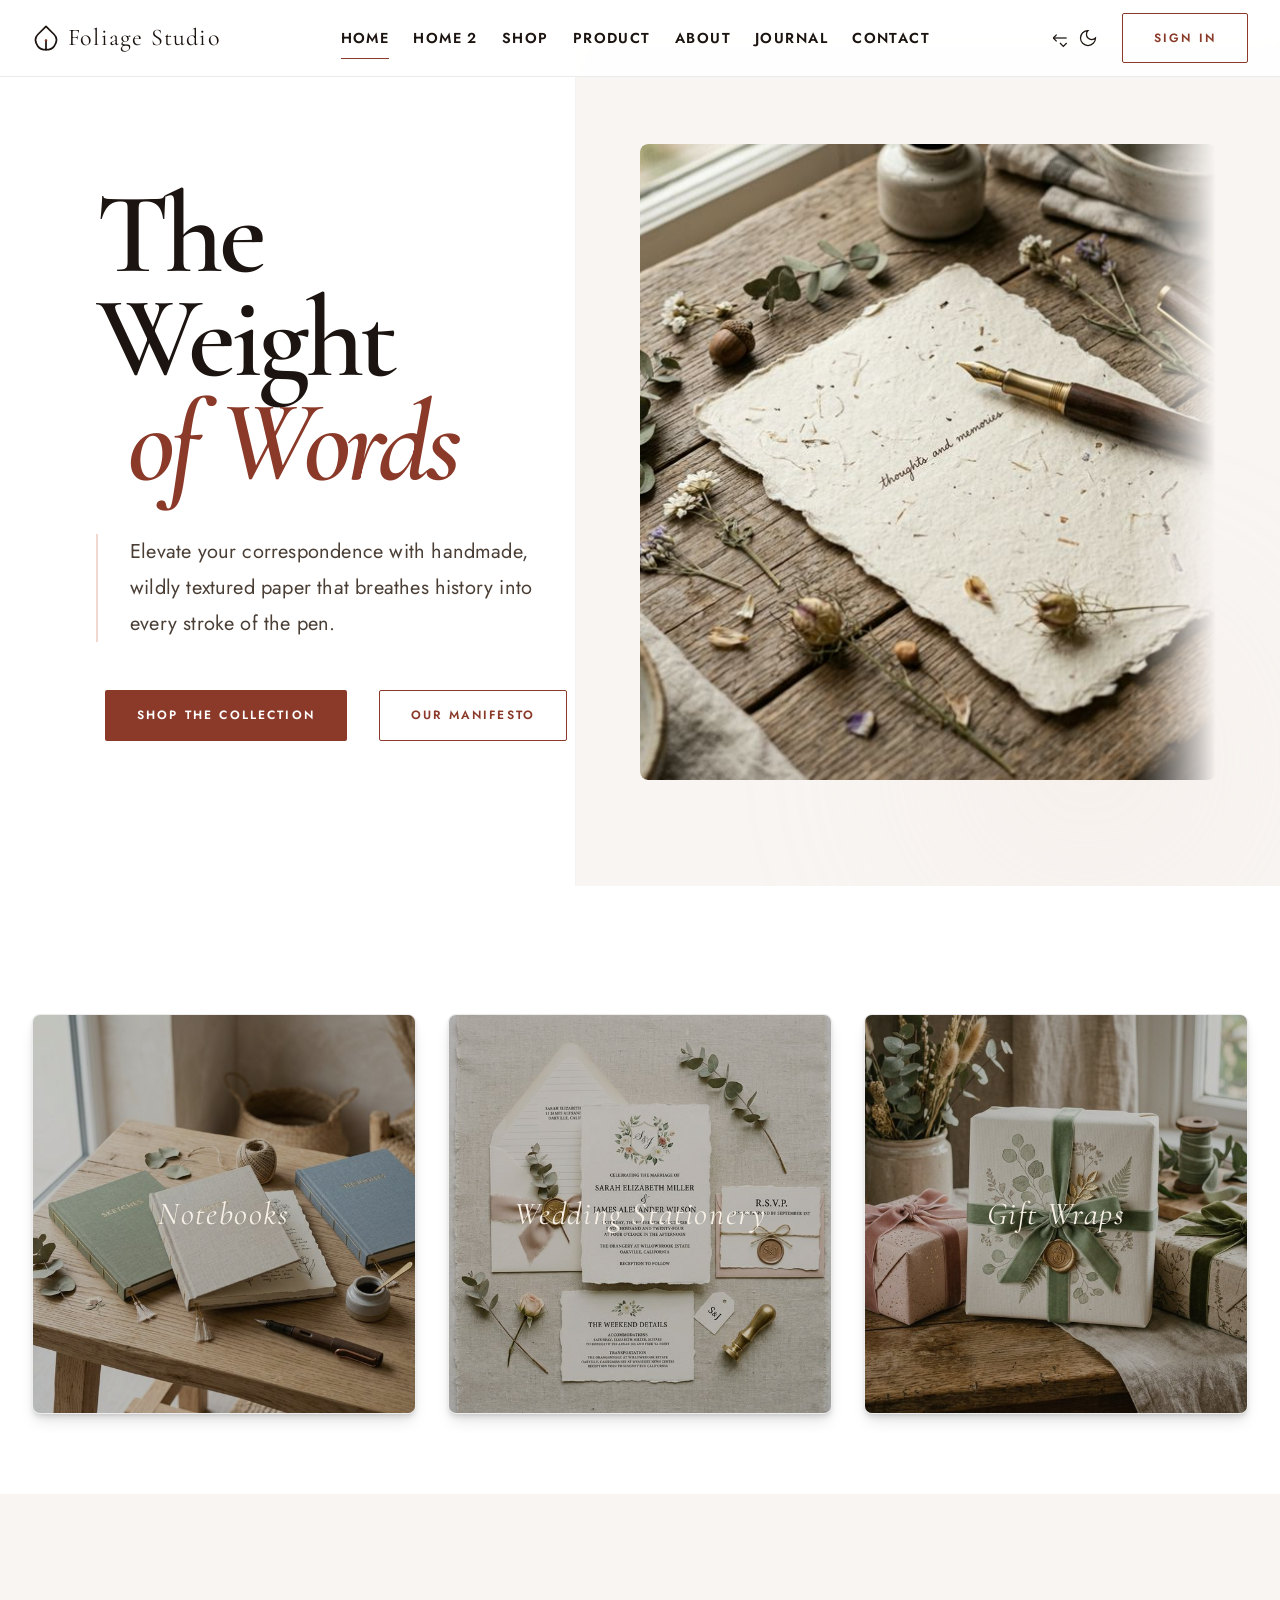
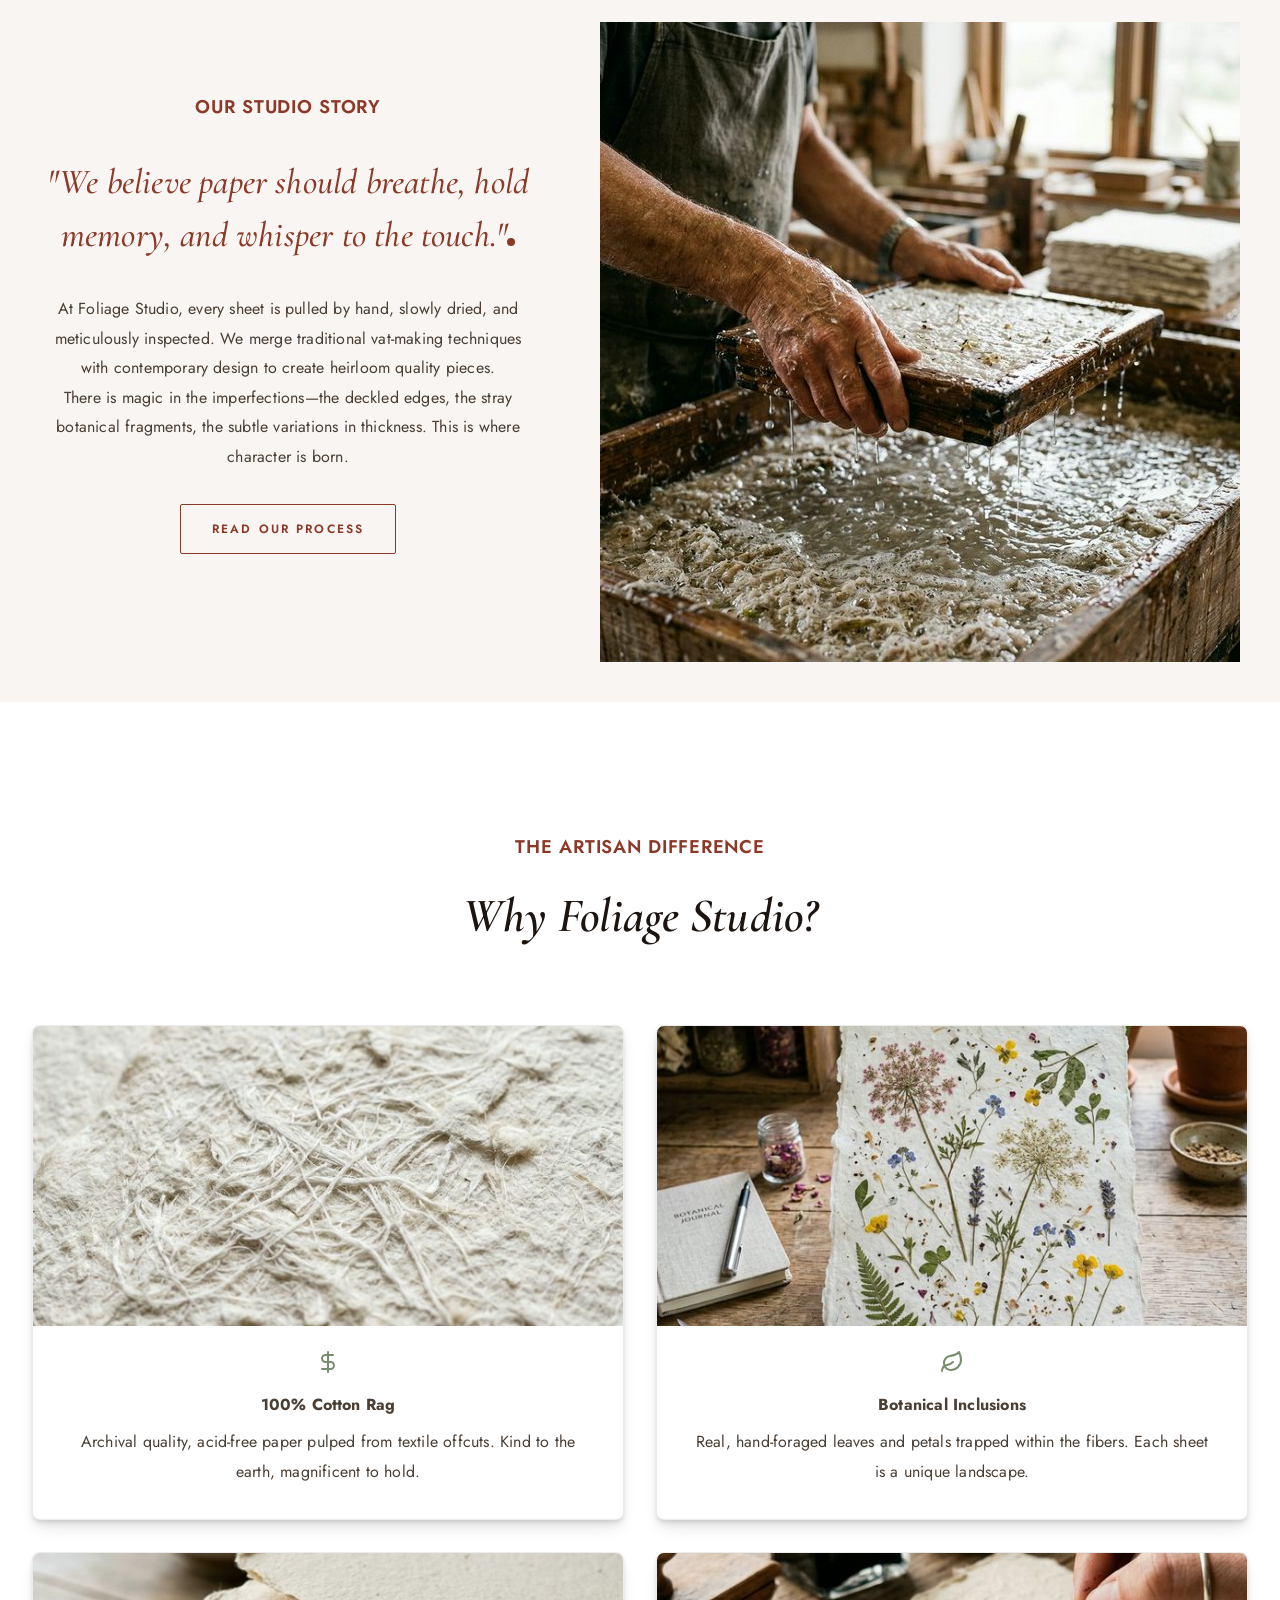
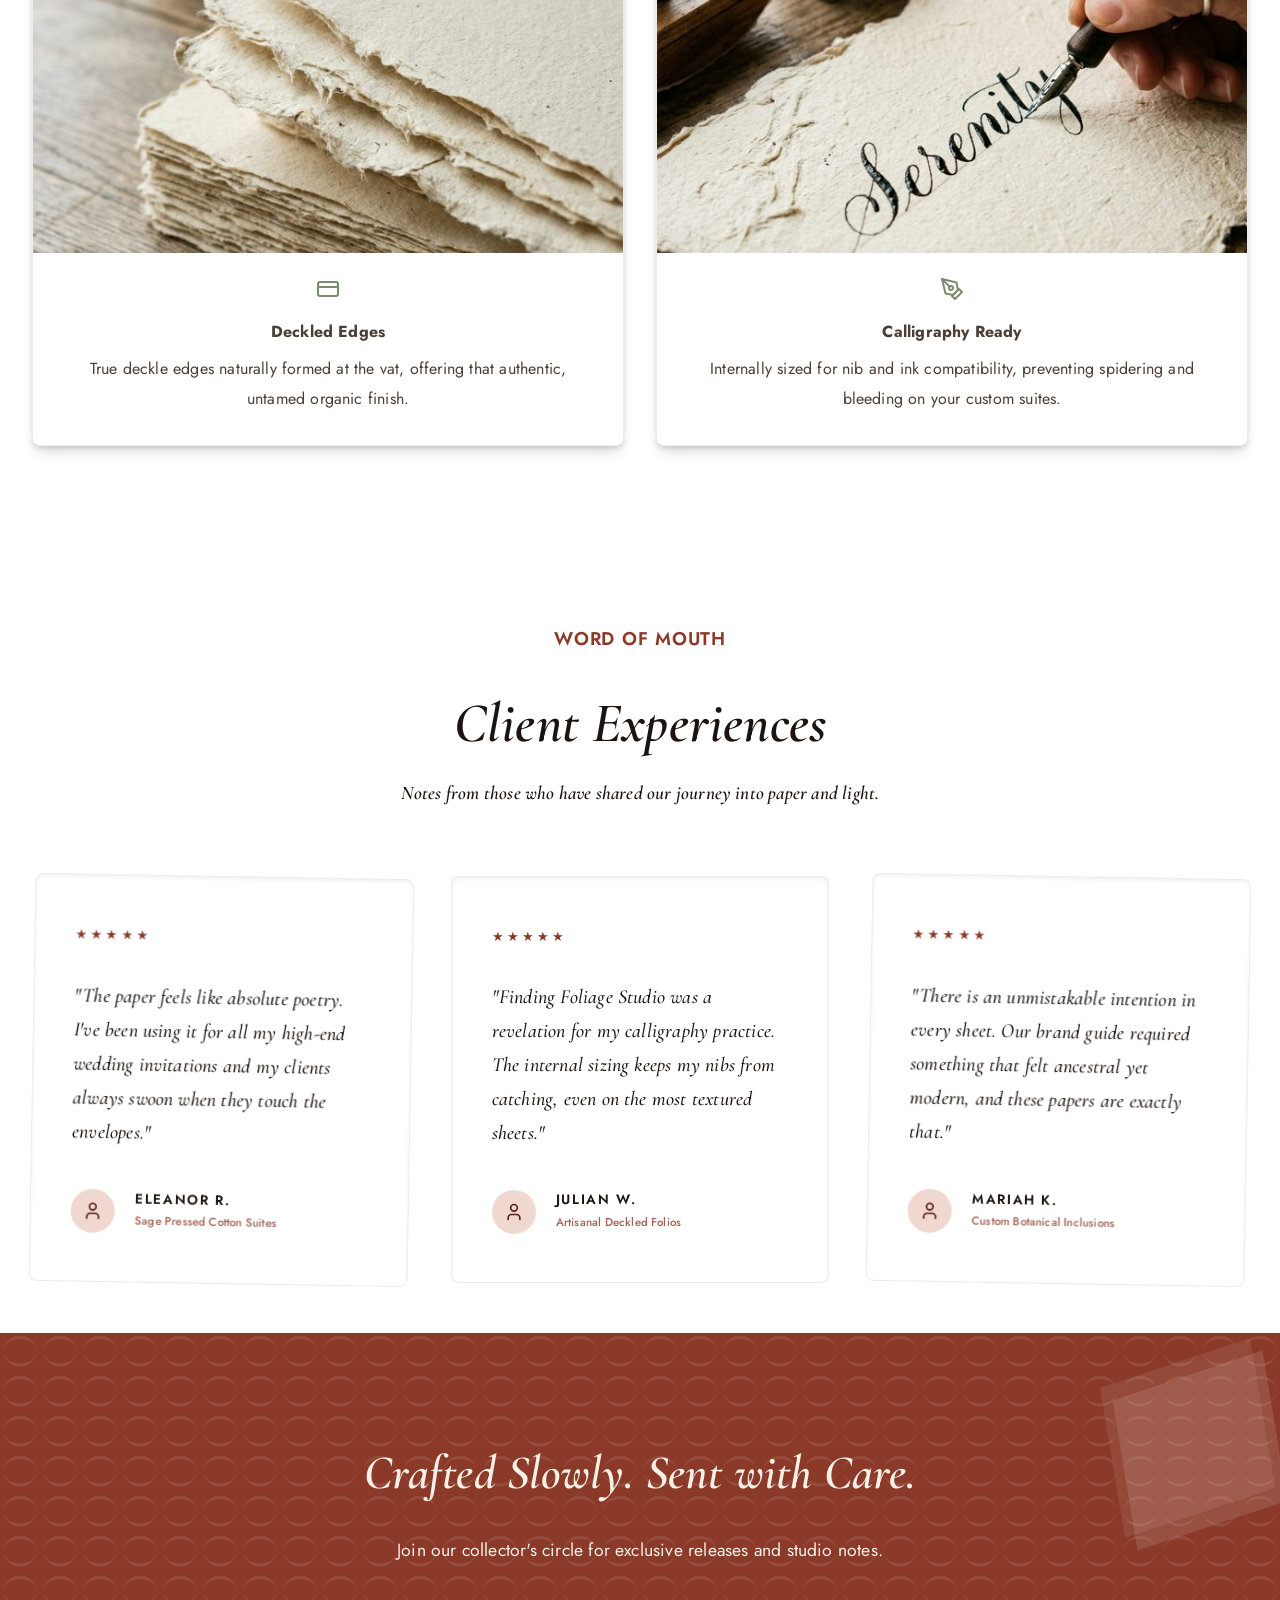
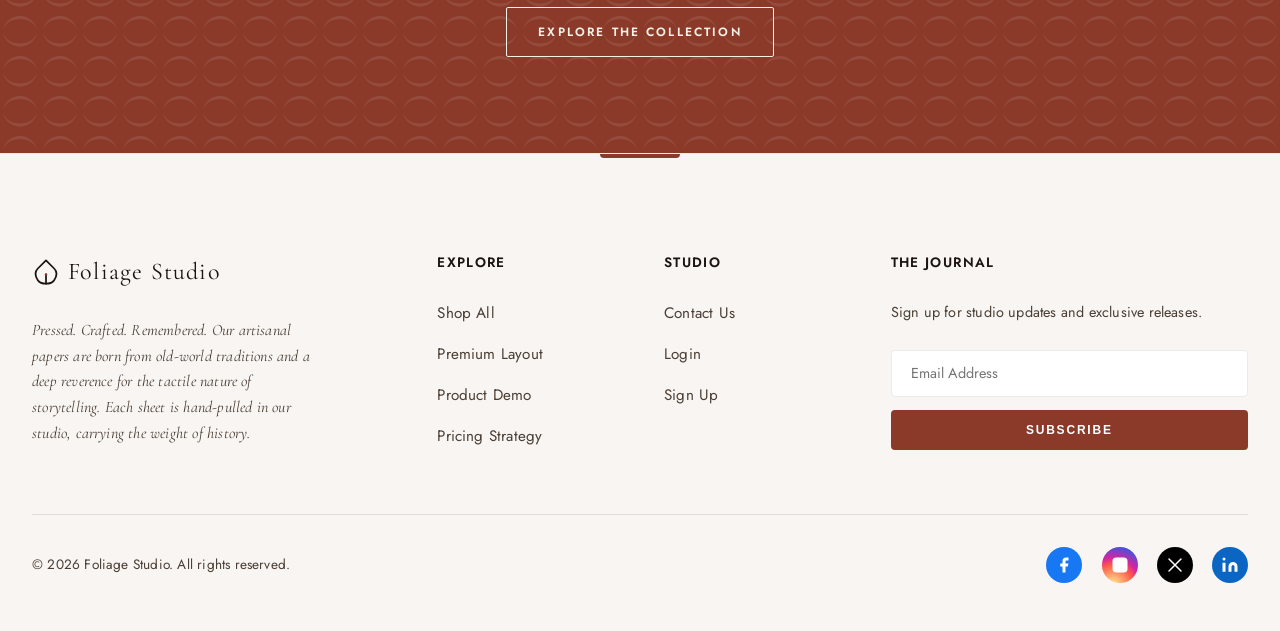
==== commit 1a0f1376: "Add files via upload Client 2 Commit" ====
--- a/index.html
+++ b/index.html
@@ -265,7 +265,7 @@
                 .hero-text-content h1 { font-size: clamp(3rem, 12vw, 4.5rem); margin-bottom: 2rem; line-height: 1.1; }
                 .hero-text-content h1 .accent-word { margin-left: 0; display: block; }
                 .hero-text-content p { margin: 0 auto 3rem; border-left: none; border-top: 2px solid var(--color-primary-light); padding: 1.5rem 0 0 0; }
-                .hero-ctas { justify-content: center; gap: 1rem; }
+                .hero-ctas { justify-content: flex-start; gap: 1rem; }
                 .hero-images-container { height: auto; min-height: 300px; margin-top: 4rem; }
                 .hero-img-stack { height: 100%; width: 100%; }
             }
--- a/assets/css/styles.css
+++ b/assets/css/styles.css
@@ -115,7 +115,11 @@
     -webkit-font-smoothing: antialiased;
     -moz-osx-font-smoothing: grayscale;
     text-rendering: optimizeLegibility;
-    padding-top: 38px; /* Height of the fixed header */
+}
+
+body {
+    padding-top: 38px;
+    /* Height of the fixed header */
 }
 
 /* Typography Rules */
@@ -133,7 +137,7 @@
     font-size: clamp(1.8rem, 4vw, 3rem);
     font-style: italic;
     color: var(--text-ink);
-    text-shadow: 0 1px 1px rgba(0,0,0,0.03);
+    text-shadow: 0 1px 1px rgba(0, 0, 0, 0.03);
 }
 
 h3 {
@@ -1516,6 +1520,22 @@
     left: 2rem;
 }
 
+@media (max-width: 600px) {
+    .auth-page {
+        padding-top: 3.5rem;
+    }
+
+    .auth-toggles {
+        top: 1rem;
+        right: 1rem;
+    }
+
+    [dir="rtl"] .auth-toggles {
+        left: 1rem;
+        right: auto;
+    }
+}
+
 .auth-card {
     width: 100%;
     max-width: 460px;
@@ -1778,13 +1798,13 @@
     border-radius: var(--radius-sm);
     overflow: hidden;
     transition: transform 0.4s cubic-bezier(.22, 1, .36, 1), box-shadow 0.4s ease;
-    border: 1px solid rgba(0,0,0,0.04);
+    border: 1px solid rgba(0, 0, 0, 0.04);
 }
 
 .product-card:hover {
     transform: translateY(-8px);
     box-shadow: var(--shadow-float);
-    border-color: rgba(0,0,0,0.08);
+    border-color: rgba(0, 0, 0, 0.08);
 }
 
 .product-image-wrap {
@@ -1856,7 +1876,7 @@
     color: var(--text-ink);
     margin-bottom: 1.5rem;
     padding-bottom: 0.75rem;
-    border-bottom: 1px solid rgba(0,0,0,0.05);
+    border-bottom: 1px solid rgba(0, 0, 0, 0.05);
 }
 
 .filter-list {
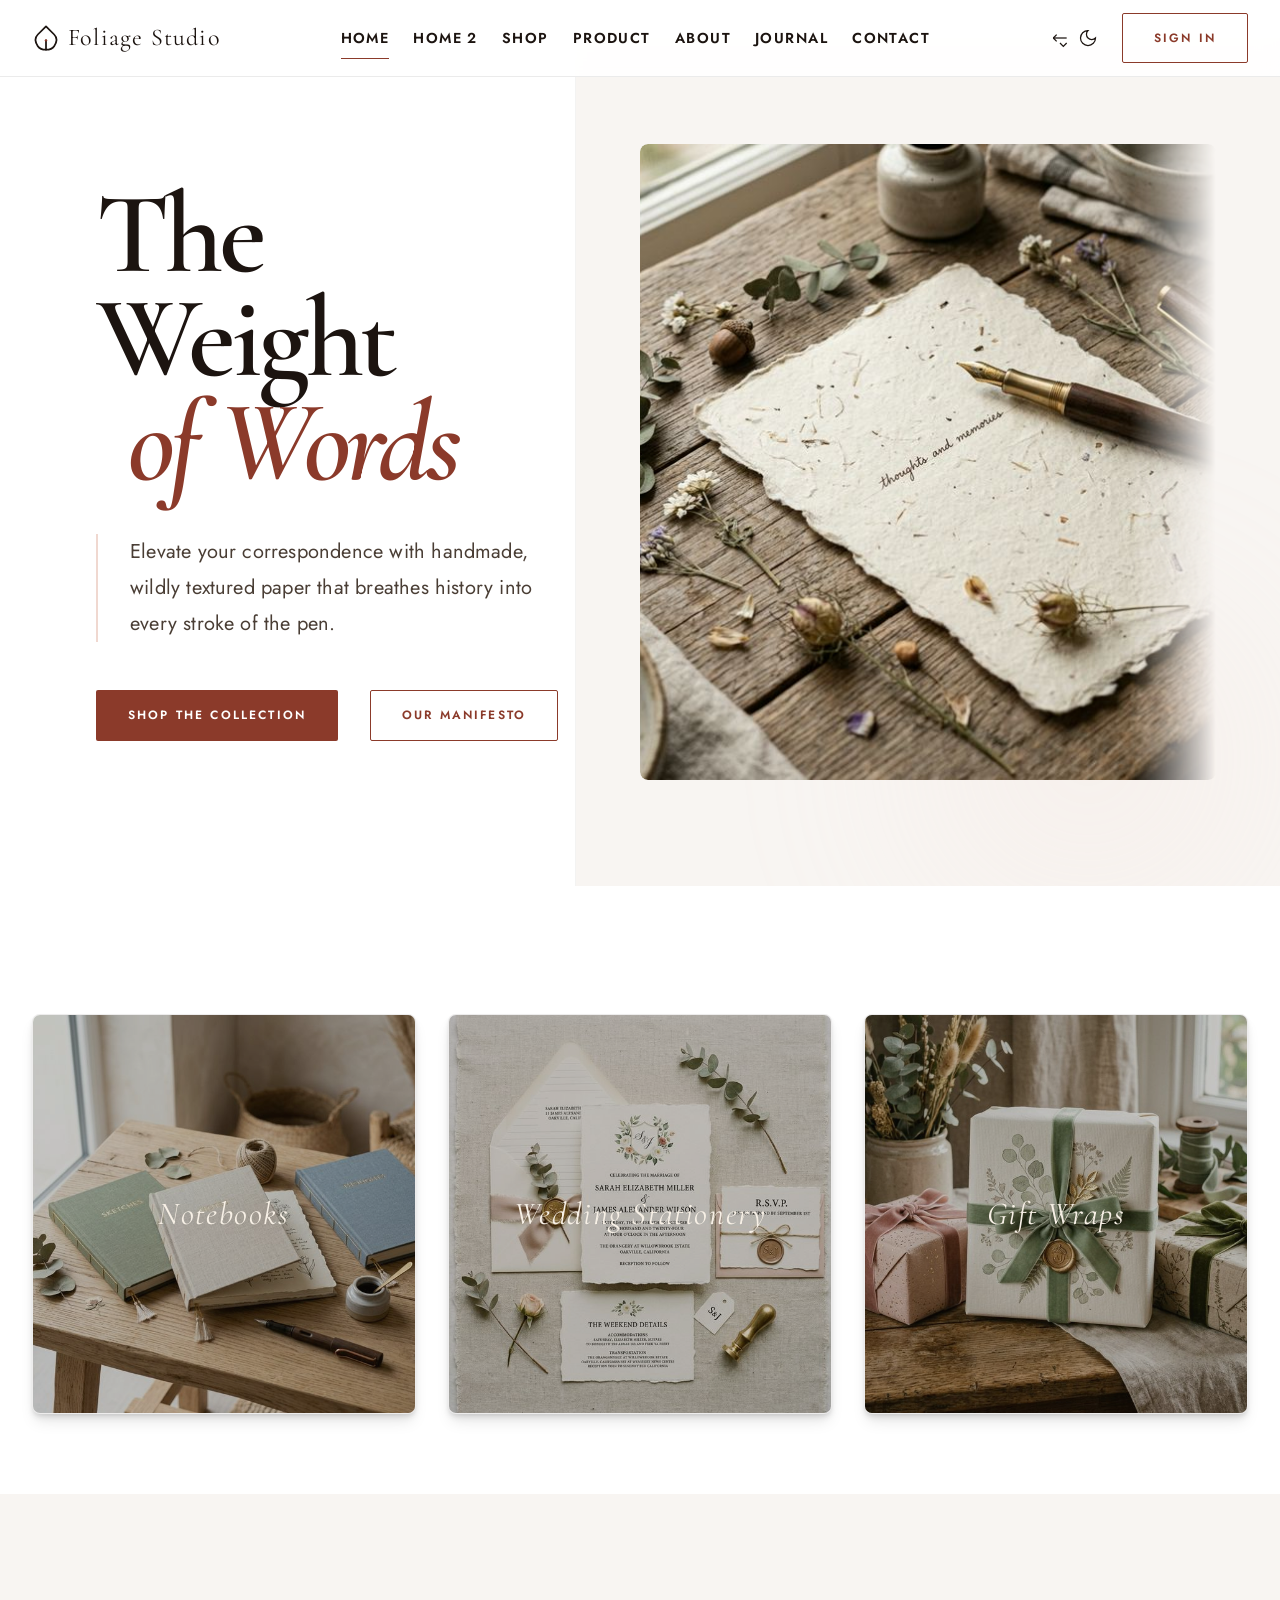
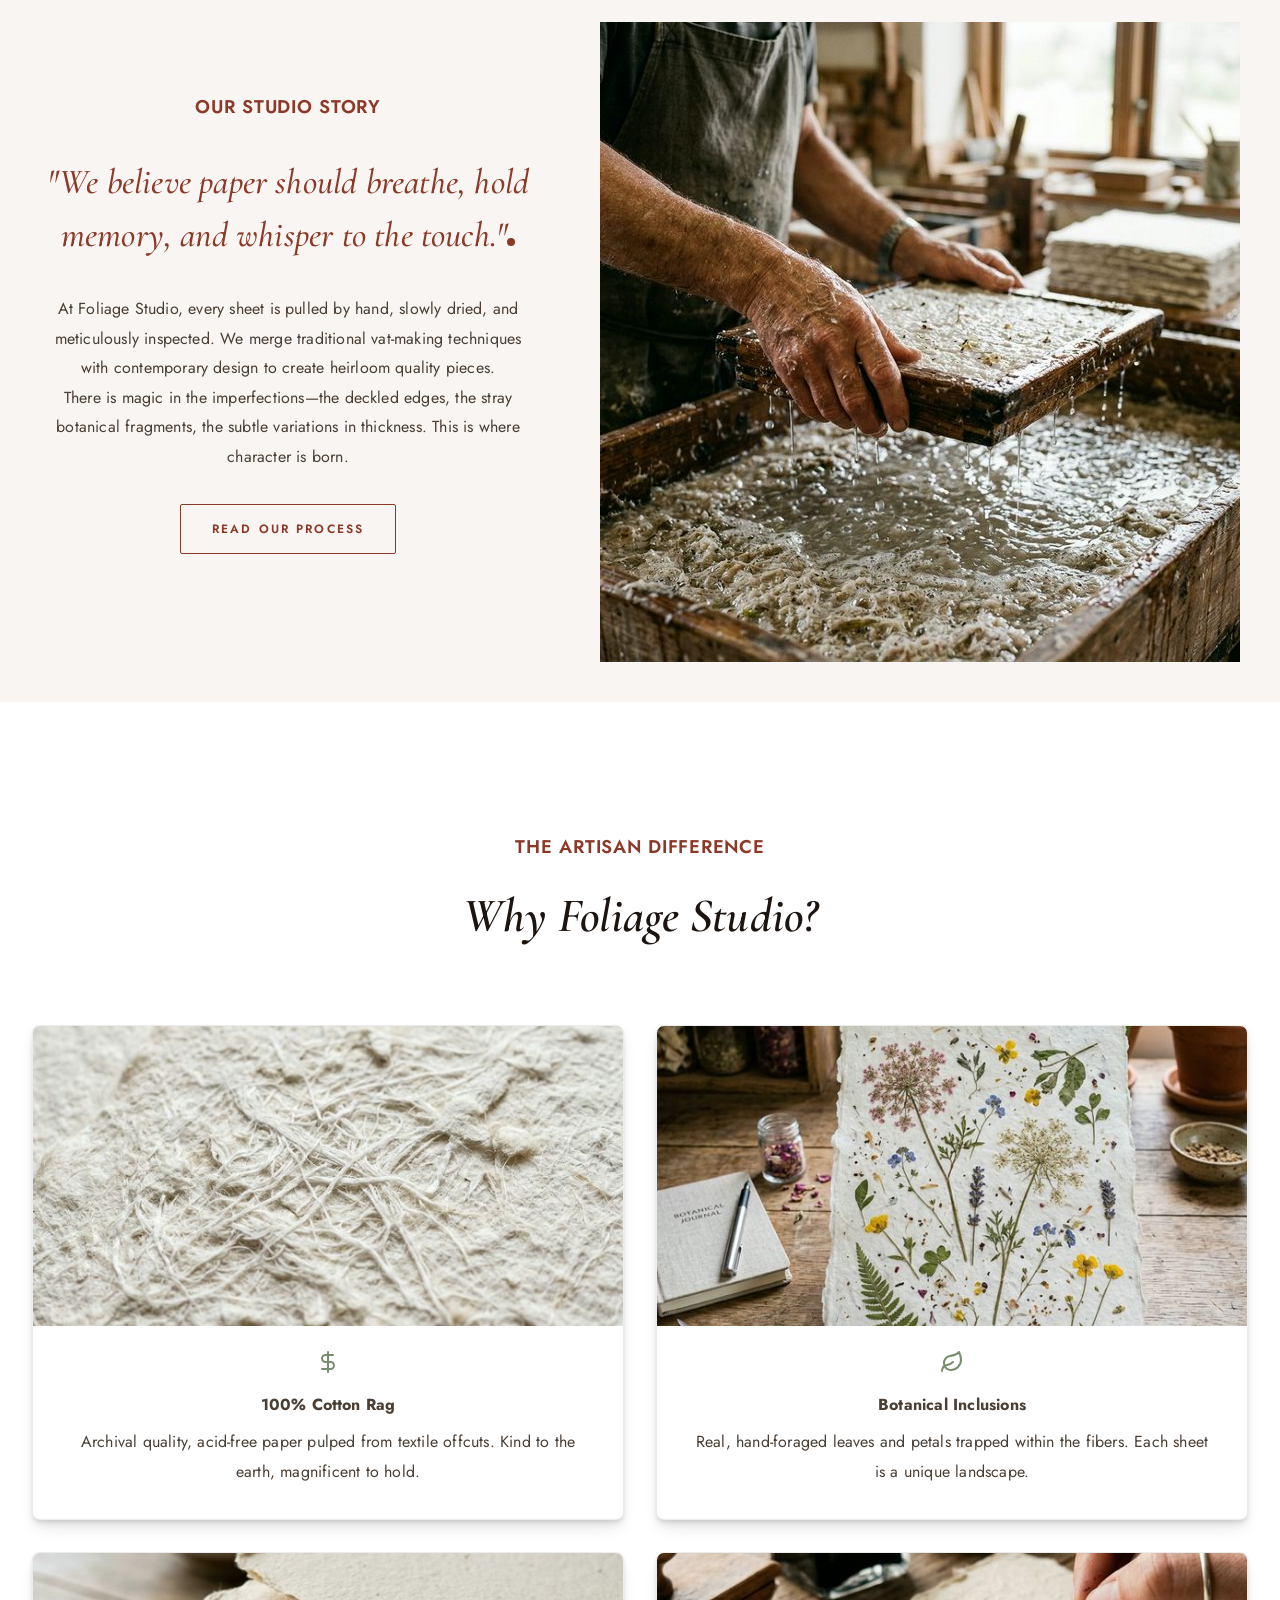
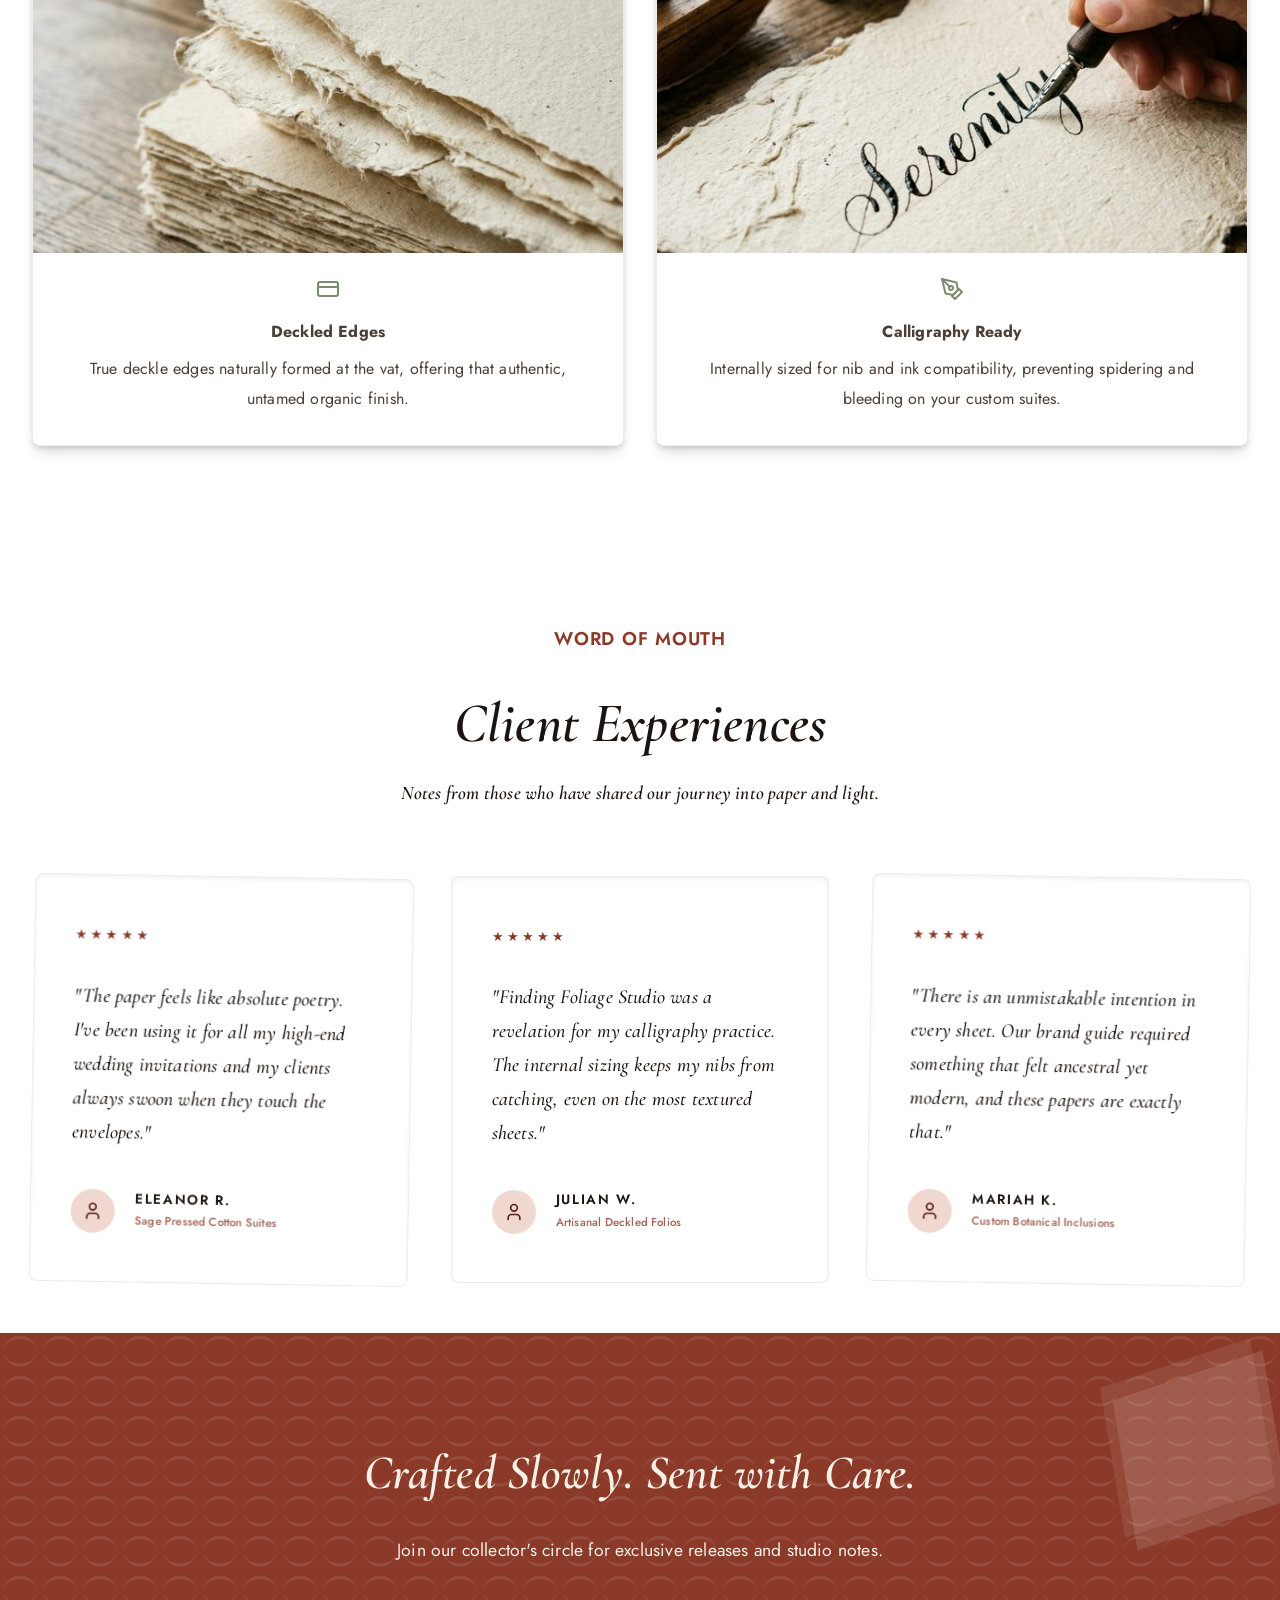
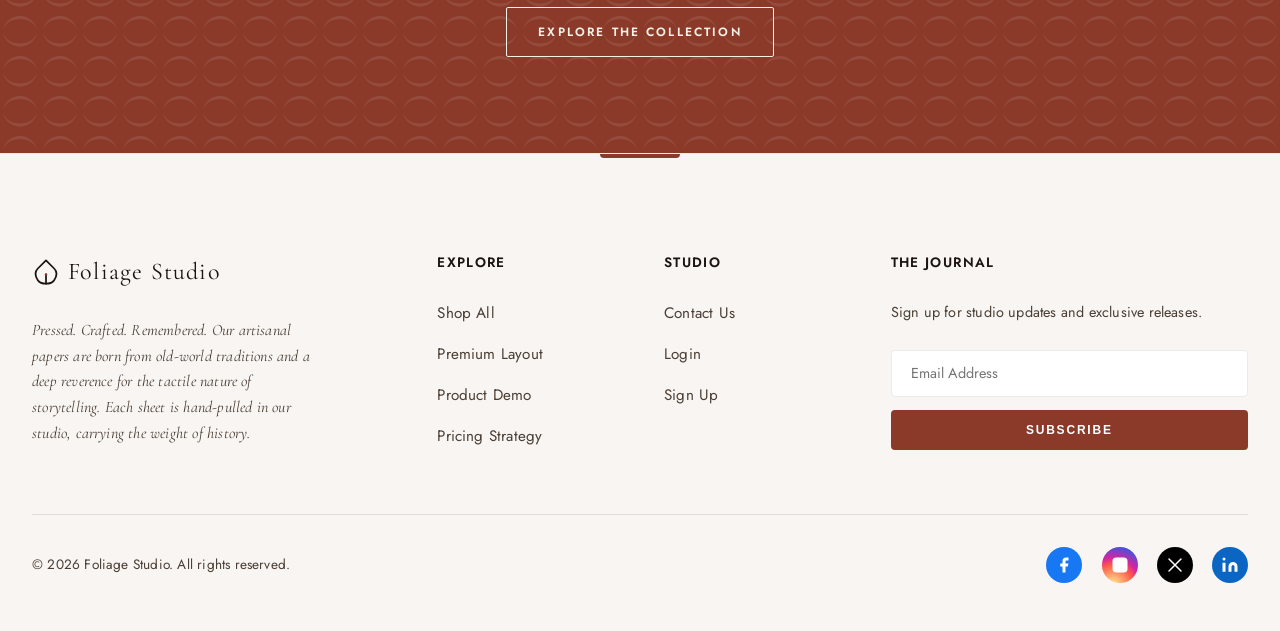
==== commit ebf5b82f: "Add files via upload Client 4 commit" ====
--- a/index.html
+++ b/index.html
@@ -38,7 +38,8 @@
     <!-- Global Header -->
     <header class="site-header">
         <a href="index.html" class="brand-logo">
-            <svg xmlns="http://www.w3.org/2000/svg" viewBox="0 0 24 24" fill="none" stroke="currentColor" stroke-width="1.5" stroke-linecap="round" stroke-linejoin="round">
+            <svg xmlns="http://www.w3.org/2000/svg" viewBox="0 0 24 24" fill="none" stroke="currentColor"
+                stroke-width="1.5" stroke-linecap="round" stroke-linejoin="round">
                 <path d="M12 2L19 9C22 12 21 16 19 19C17 22 13 22 12 22C11 22 7 22 5 19C3 16 2 12 5 9L12 2Z" />
                 <path d="M12 22V14" />
                 <circle cx="12" cy="14" r="1" class="brand-dot" />
@@ -134,9 +135,18 @@
             }
 
             @media (max-width: 1024px) {
-                .new-hero { height: auto; padding: 4rem 0; }
-                .new-hero-grid { grid-template-columns: 1fr; }
-                .hero-bg-accent { display: none; }
+                .new-hero {
+                    height: auto;
+                    padding: 4rem 0;
+                }
+
+                .new-hero-grid {
+                    grid-template-columns: 1fr;
+                }
+
+                .hero-bg-accent {
+                    display: none;
+                }
             }
 
             .hero-text-content {
@@ -213,8 +223,15 @@
             }
 
             @keyframes floatUp {
-                0%, 100% { transform: translateY(0); }
-                50% { transform: translateY(-15px); }
+
+                0%,
+                100% {
+                    transform: translateY(0);
+                }
+
+                50% {
+                    transform: translateY(-15px);
+                }
             }
 
             .hero-floating-card h4 {
@@ -246,52 +263,104 @@
                 z-index: 0;
             }
 
-            .hero-ctas {
-                display: flex;
-                gap: 2rem;
-                align-items: center;
-            }
+            .new-hero .hero-ctas {
+                display: flex;
+                gap: 2rem;
+                align-items: center;
+                justify-content: flex-start !important;
+                width: 100%;
+            }
 
             @media (max-width: 1024px) {
-                .new-hero { height: auto; min-height: calc(100vh - 52px); padding: 6rem 0 4rem; }
-                .new-hero-grid { grid-template-columns: 1fr; width: 100%; max-width: 100%; }
-                .hero-bg-accent { display: none; }
-                .hero-text-content { padding: 0 2rem; }
-                .hero-images-container { padding-right: 0; margin-top: 3rem; }
-            }
-
-            @media (max-width: 768px) {
-                .hero-text-content { padding: 0 1.5rem; text-align: center; }
-                .hero-text-content h1 { font-size: clamp(3rem, 12vw, 4.5rem); margin-bottom: 2rem; line-height: 1.1; }
-                .hero-text-content h1 .accent-word { margin-left: 0; display: block; }
-                .hero-text-content p { margin: 0 auto 3rem; border-left: none; border-top: 2px solid var(--color-primary-light); padding: 1.5rem 0 0 0; }
-                .hero-ctas { justify-content: flex-start; gap: 1rem; }
-                .hero-images-container { height: auto; min-height: 300px; margin-top: 4rem; }
-                .hero-img-stack { height: 100%; width: 100%; }
-            }
-
-            @media (max-width: 768px) {
-                #home-studio-story .about-split {
-                    width: 100%;
+                .new-hero {
+                    height: auto;
+                    min-height: calc(100vh - 52px);
+                    padding: 6rem 0 4rem;
+                }
+
+                .new-hero-grid {
+                    grid-template-columns: 1fr;
+                    width: 100%;
+                    max-width: 100%;
+                }
+
+                .hero-bg-accent {
+                    display: none;
+                }
+
+                .hero-text-content {
+                    padding: 0 2rem;
+                }
+
+                .hero-images-container {
+                    padding-right: 0;
+                    margin-top: 3rem;
+                }
+            }
+
+            @media (max-width: 768px) {
+                .hero-text-content {
+                    padding: 0 1.5rem;
+                    text-align: center;
+                }
+
+                .hero-text-content h1 {
+                    font-size: clamp(3rem, 12vw, 4.5rem);
+                    margin-bottom: 2rem;
+                    line-height: 1.1;
+                }
+
+                .hero-text-content h1 .accent-word {
+                    margin-left: 0;
+                    display: block;
+                }
+
+                .hero-text-content p {
+                    margin: 0 auto 3rem;
+                    border-left: none;
+                    border-top: 2px solid var(--color-primary-light);
+                    padding: 1.5rem 0 0 0;
+                }
+
+                .new-hero .hero-ctas {
+                    justify-content: flex-start !important;
+                    gap: 1rem;
                 }
-
-                #home-studio-story .about-split > * {
-                    min-width: 0;
-                }
-
-                #home-studio-story .about-images .about-img-single {
-                    display: block;
-                    width: 100%;
-                    max-width: 100%;
-                    height: auto;
-                }
-            }
-        </style>
+
+                .hero-images-container {
+                    height: auto;
+                    min-height: 300px;
+                    margin-top: 4rem;
+                }
+
+                .hero-img-stack {
+                    height: 100%;
+                    width: 100%;
+                }
+            }
+
+            @media (max-width: 768px) {
+                #home-studio-story .about-split {
+                    width: 100%;
+                }
+
+                #home-studio-story .about-split>* {
+                    min-width: 0;
+                }
+
+                #home-studio-story .about-images .about-img-single {
+                    display: block;
+                    width: 100%;
+                    max-width: 100%;
+                    height: auto;
+                }
+            }
+        </style>
 
         <section class="new-hero">
             <div class="hero-bg-accent"></div>
             <div class="hero-glow"></div>
-            
+
             <div class="new-hero-grid">
                 <div class="hero-text-content">
                     <h1 class="sweep-in">
@@ -309,7 +378,7 @@
                 <div class="hero-images-container">
                     <div class="hero-img-stack">
                         <img src="assets/images/handmade_paper_hero.png" alt="Handmade Paper" class="hero-img-main">
-                        
+
                     </div>
                 </div>
             </div>
@@ -351,7 +420,7 @@
         </section>
 
         <!-- SECTION 3: ABOUT / STUDIO STORY (Overlaps Shop -40px, z-index 3) -->
-        <section id="home-studio-story" class="section-overlap z-3 paper-texture" style="background:var(--bg-surface);">
+        <section id="home-studio-story" class="section-overlap z-3 paper-texture" style="background:var(--bg-surface);">
             <div class="section-divider-top divider-bg-surface">
                 <svg viewBox="0 0 1200 120" preserveAspectRatio="none">
                     <path
@@ -463,17 +532,26 @@
             <div class="stagger-container">
                 <div style="max-width: 600px; margin: 0 auto 4rem;">
                     <h3 class="stagger-item">Word of Mouth</h3>
-                    <h2 class="stagger-item" style="font-size: clamp(2rem, 5vw, 3.5rem); margin-top: 1rem;">Client Experiences</h2>
-                    <p class="stagger-item" style="color: var(--text-ink); font-family: var(--font-display); font-style: italic; font-size: 1.2rem; font-weight: 600;">Notes from those who have shared our journey into paper and light.</p>
-                </div>
-                
+                    <h2 class="stagger-item" style="font-size: clamp(2rem, 5vw, 3.5rem); margin-top: 1rem;">Client
+                        Experiences</h2>
+                    <p class="stagger-item"
+                        style="color: var(--text-ink); font-family: var(--font-display); font-style: italic; font-size: 1.2rem; font-weight: 600;">
+                        Notes from those who have shared our journey into paper and light.</p>
+                </div>
+
                 <div class="testimonial-grid stagger-container">
                     <div class="testimonial-card stagger-item alternate">
                         <div class="testimonial-stars">★★★★★</div>
-                        <p class="testimonial-text">"The paper feels like absolute poetry. I've been using it for all my high-end wedding invitations and my clients always swoon when they touch the envelopes."</p>
+                        <p class="testimonial-text">"The paper feels like absolute poetry. I've been using it for all my
+                            high-end wedding invitations and my clients always swoon when they touch the envelopes."</p>
                         <div class="testimonial-meta">
                             <div class="author-init">
-                                <svg xmlns="http://www.w3.org/2000/svg" width="20" height="20" viewBox="0 0 24 24" fill="none" stroke="currentColor" stroke-width="2" stroke-linecap="round" stroke-linejoin="round"><path d="M19 21v-2a4 4 0 0 0-4-4H9a4 4 0 0 0-4 4v2"/><circle cx="12" cy="7" r="4"/></svg>
+                                <svg xmlns="http://www.w3.org/2000/svg" width="20" height="20" viewBox="0 0 24 24"
+                                    fill="none" stroke="currentColor" stroke-width="2" stroke-linecap="round"
+                                    stroke-linejoin="round">
+                                    <path d="M19 21v-2a4 4 0 0 0-4-4H9a4 4 0 0 0-4 4v2" />
+                                    <circle cx="12" cy="7" r="4" />
+                                </svg>
                             </div>
                             <div class="author-info">
                                 <p class="testimonial-author">Eleanor R.</p>
@@ -484,10 +562,17 @@
 
                     <div class="testimonial-card stagger-item">
                         <div class="testimonial-stars">★★★★★</div>
-                        <p class="testimonial-text">"Finding Foliage Studio was a revelation for my calligraphy practice. The internal sizing keeps my nibs from catching, even on the most textured sheets."</p>
+                        <p class="testimonial-text">"Finding Foliage Studio was a revelation for my calligraphy
+                            practice. The internal sizing keeps my nibs from catching, even on the most textured
+                            sheets."</p>
                         <div class="testimonial-meta">
                             <div class="author-init">
-                                <svg xmlns="http://www.w3.org/2000/svg" width="20" height="20" viewBox="0 0 24 24" fill="none" stroke="currentColor" stroke-width="2" stroke-linecap="round" stroke-linejoin="round"><path d="M19 21v-2a4 4 0 0 0-4-4H9a4 4 0 0 0-4 4v2"/><circle cx="12" cy="7" r="4"/></svg>
+                                <svg xmlns="http://www.w3.org/2000/svg" width="20" height="20" viewBox="0 0 24 24"
+                                    fill="none" stroke="currentColor" stroke-width="2" stroke-linecap="round"
+                                    stroke-linejoin="round">
+                                    <path d="M19 21v-2a4 4 0 0 0-4-4H9a4 4 0 0 0-4 4v2" />
+                                    <circle cx="12" cy="7" r="4" />
+                                </svg>
                             </div>
                             <div class="author-info">
                                 <p class="testimonial-author">Julian W.</p>
@@ -498,10 +583,16 @@
 
                     <div class="testimonial-card stagger-item alternate">
                         <div class="testimonial-stars">★★★★★</div>
-                        <p class="testimonial-text">"There is an unmistakable intention in every sheet. Our brand guide required something that felt ancestral yet modern, and these papers are exactly that."</p>
+                        <p class="testimonial-text">"There is an unmistakable intention in every sheet. Our brand guide
+                            required something that felt ancestral yet modern, and these papers are exactly that."</p>
                         <div class="testimonial-meta">
                             <div class="author-init">
-                                <svg xmlns="http://www.w3.org/2000/svg" width="20" height="20" viewBox="0 0 24 24" fill="none" stroke="currentColor" stroke-width="2" stroke-linecap="round" stroke-linejoin="round"><path d="M19 21v-2a4 4 0 0 0-4-4H9a4 4 0 0 0-4 4v2"/><circle cx="12" cy="7" r="4"/></svg>
+                                <svg xmlns="http://www.w3.org/2000/svg" width="20" height="20" viewBox="0 0 24 24"
+                                    fill="none" stroke="currentColor" stroke-width="2" stroke-linecap="round"
+                                    stroke-linejoin="round">
+                                    <path d="M19 21v-2a4 4 0 0 0-4-4H9a4 4 0 0 0-4 4v2" />
+                                    <circle cx="12" cy="7" r="4" />
+                                </svg>
                             </div>
                             <div class="author-info">
                                 <p class="testimonial-author">Mariah K.</p>
@@ -535,14 +626,17 @@
         <div class="footer-grid">
             <div class="footer-brand">
                 <div class="brand-logo">
-                    <svg xmlns="http://www.w3.org/2000/svg" viewBox="0 0 24 24" fill="none" stroke="currentColor" stroke-width="1.5" stroke-linecap="round" stroke-linejoin="round">
-                <path d="M12 2L19 9C22 12 21 16 19 19C17 22 13 22 12 22C11 22 7 22 5 19C3 16 2 12 5 9L12 2Z" />
-                <path d="M12 22V14" />
-                <circle cx="12" cy="14" r="1" class="brand-dot" />
-            </svg>
+                    <svg xmlns="http://www.w3.org/2000/svg" viewBox="0 0 24 24" fill="none" stroke="currentColor"
+                        stroke-width="1.5" stroke-linecap="round" stroke-linejoin="round">
+                        <path d="M12 2L19 9C22 12 21 16 19 19C17 22 13 22 12 22C11 22 7 22 5 19C3 16 2 12 5 9L12 2Z" />
+                        <path d="M12 22V14" />
+                        <circle cx="12" cy="14" r="1" class="brand-dot" />
+                    </svg>
                     Foliage Studio
                 </div>
-                <p>Pressed. Crafted. Remembered. Our artisanal papers are born from old-world traditions and a deep reverence for the tactile nature of storytelling. Each sheet is hand-pulled in our studio, carrying the weight of history.</p>
+                <p>Pressed. Crafted. Remembered. Our artisanal papers are born from old-world traditions and a deep
+                    reverence for the tactile nature of storytelling. Each sheet is hand-pulled in our studio, carrying
+                    the weight of history.</p>
             </div>
 
             <div>
@@ -566,9 +660,11 @@
 
             <div>
                 <h3 class="footer-title">The Journal</h3>
-                <p style="font-size:0.9rem; margin-bottom: 0.5rem;">Sign up for studio updates and exclusive releases.</p>
+                <p style="font-size:0.9rem; margin-bottom: 0.5rem;">Sign up for studio updates and exclusive releases.
+                </p>
                 <form class="newsletter-form" onsubmit="event.preventDefault()">
-                    <input type="email" placeholder="Email Address" class="newsletter-input" required aria-label="Email Address">
+                    <input type="email" placeholder="Email Address" class="newsletter-input" required
+                        aria-label="Email Address">
                     <button type="submit" class="newsletter-btn">Subscribe</button>
                 </form>
             </div>
